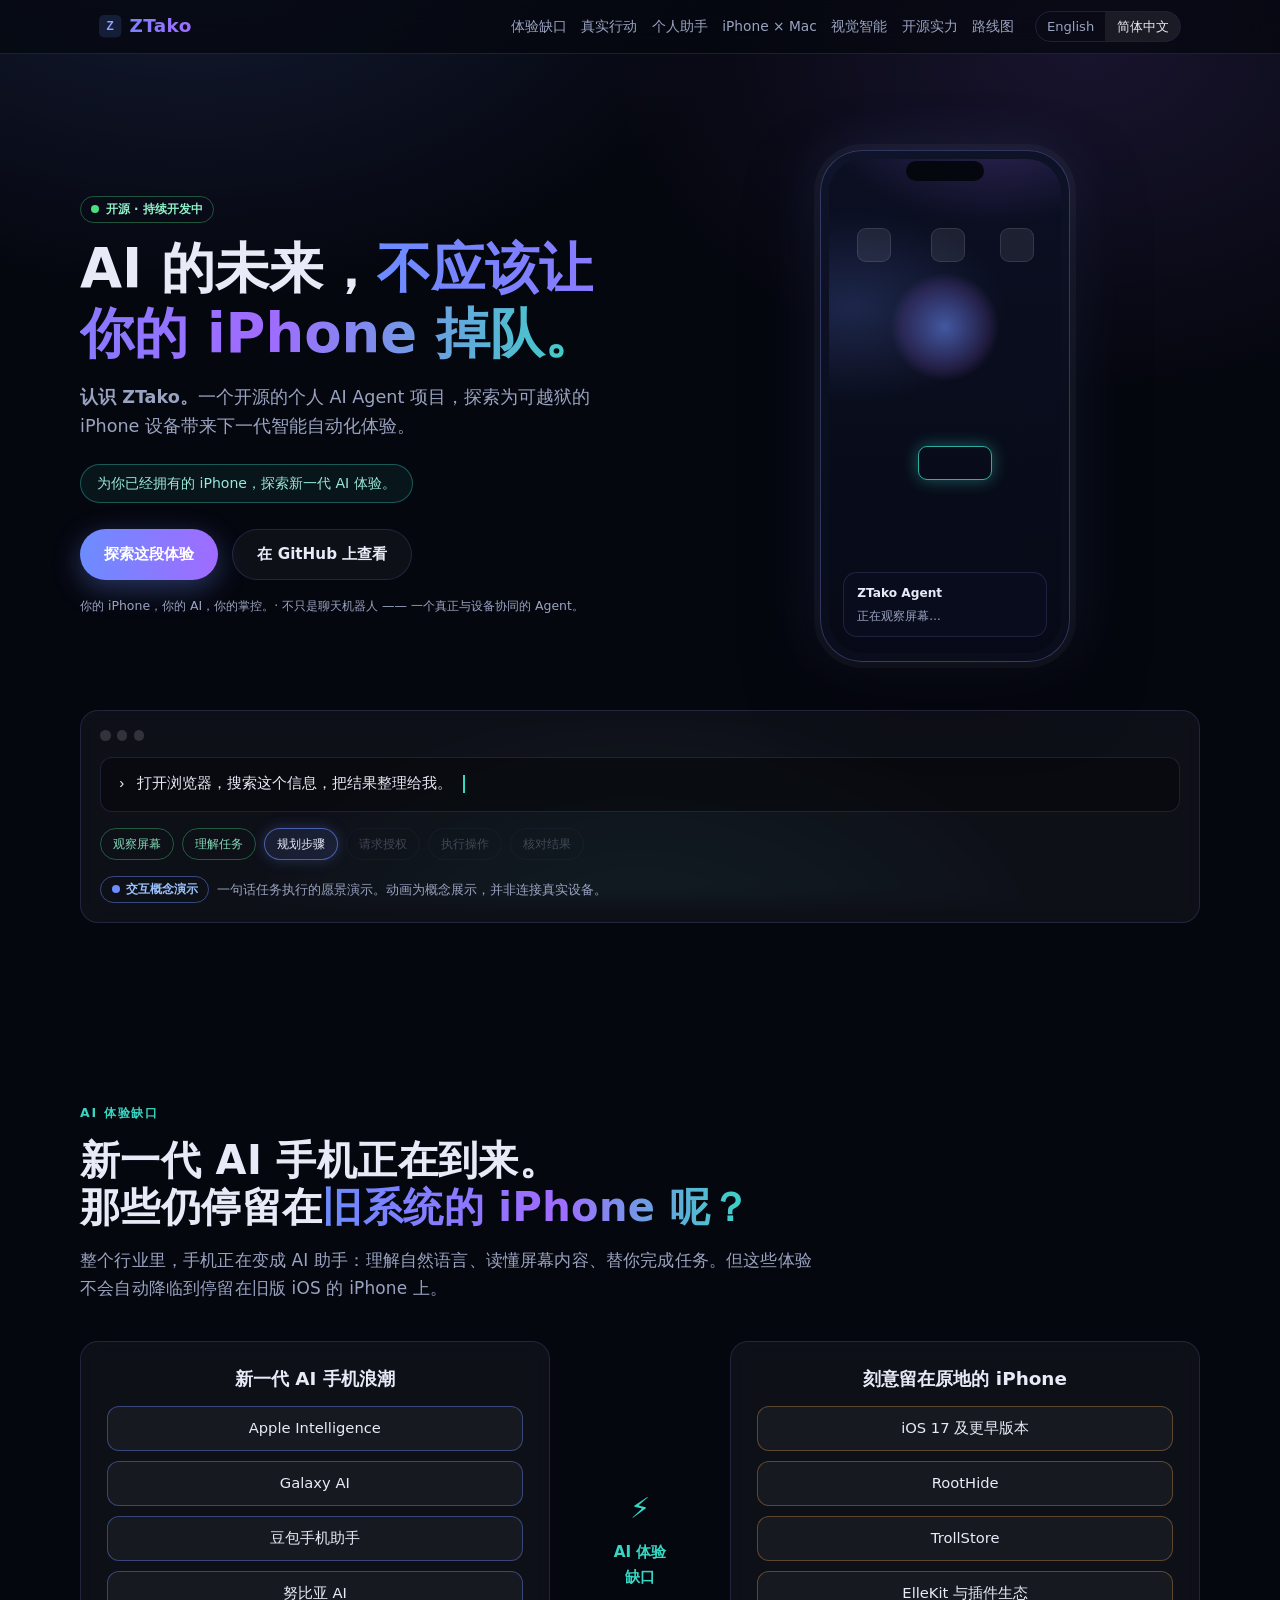
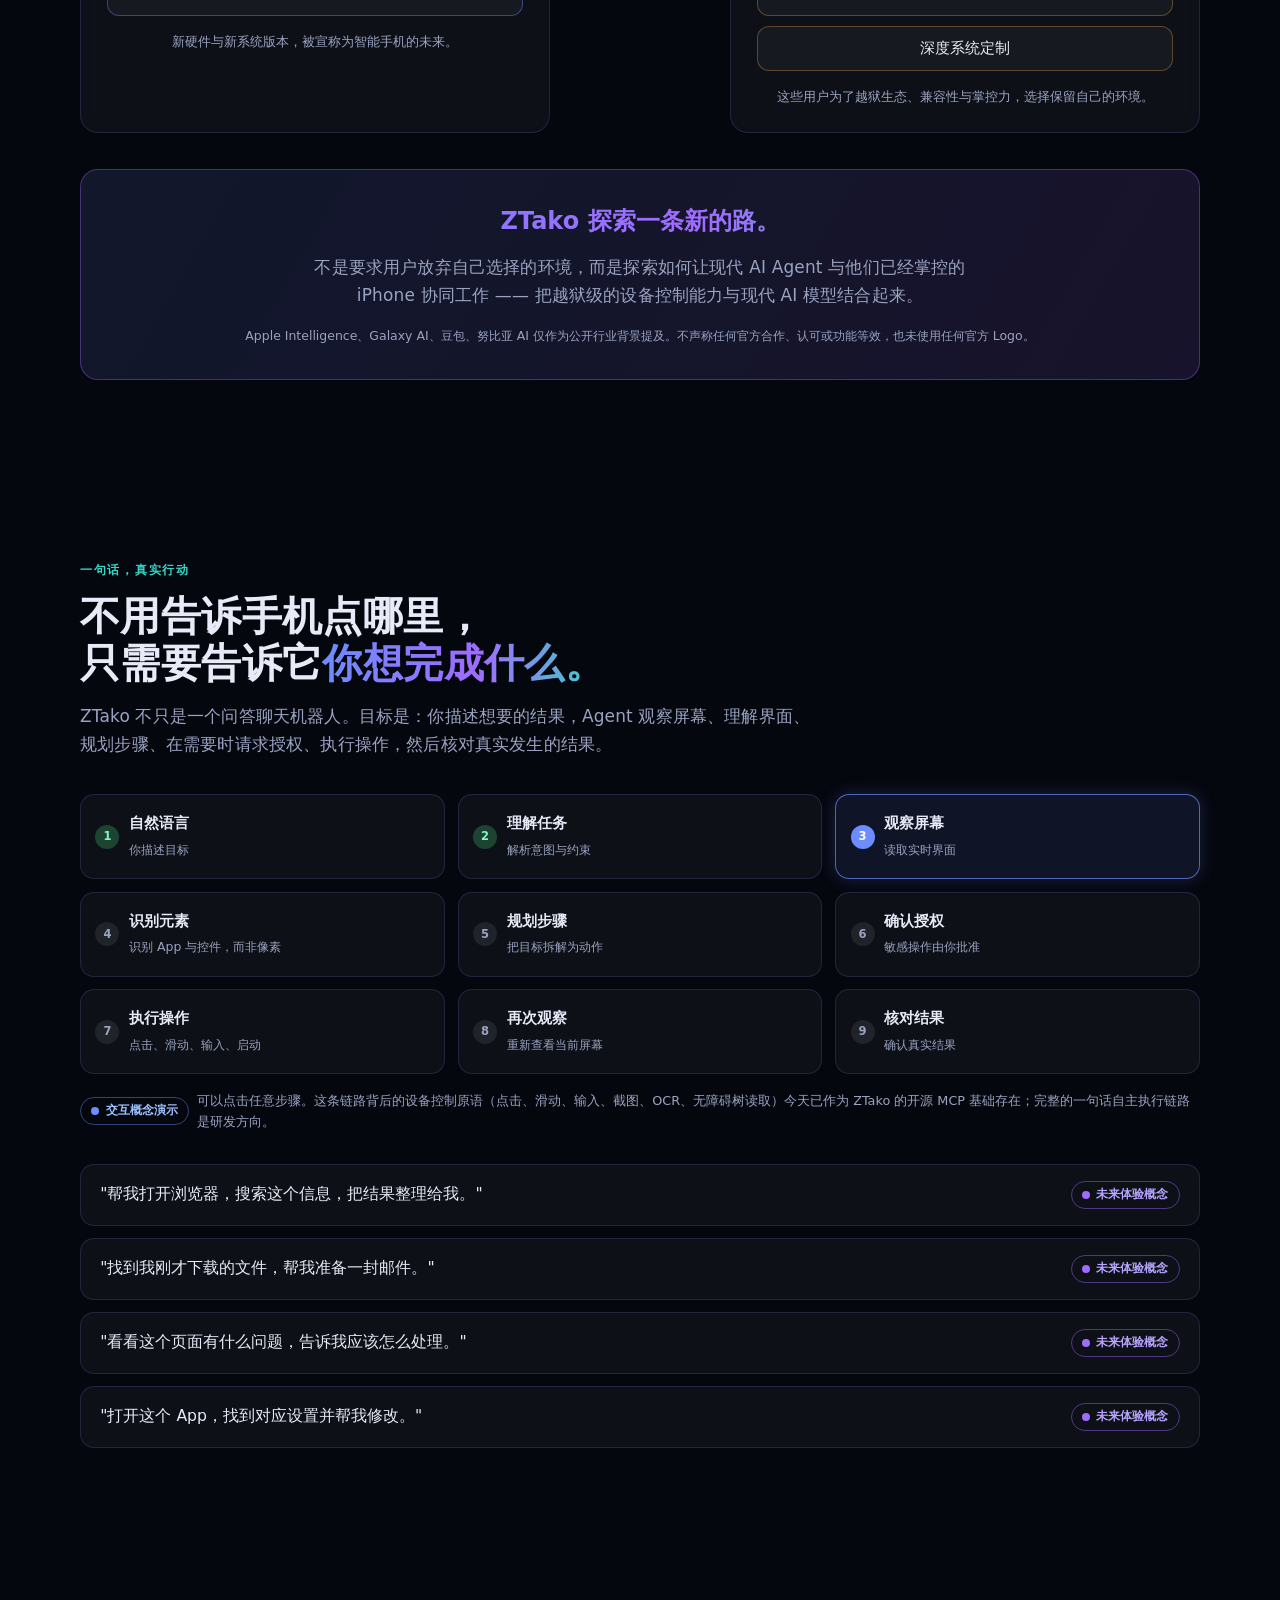
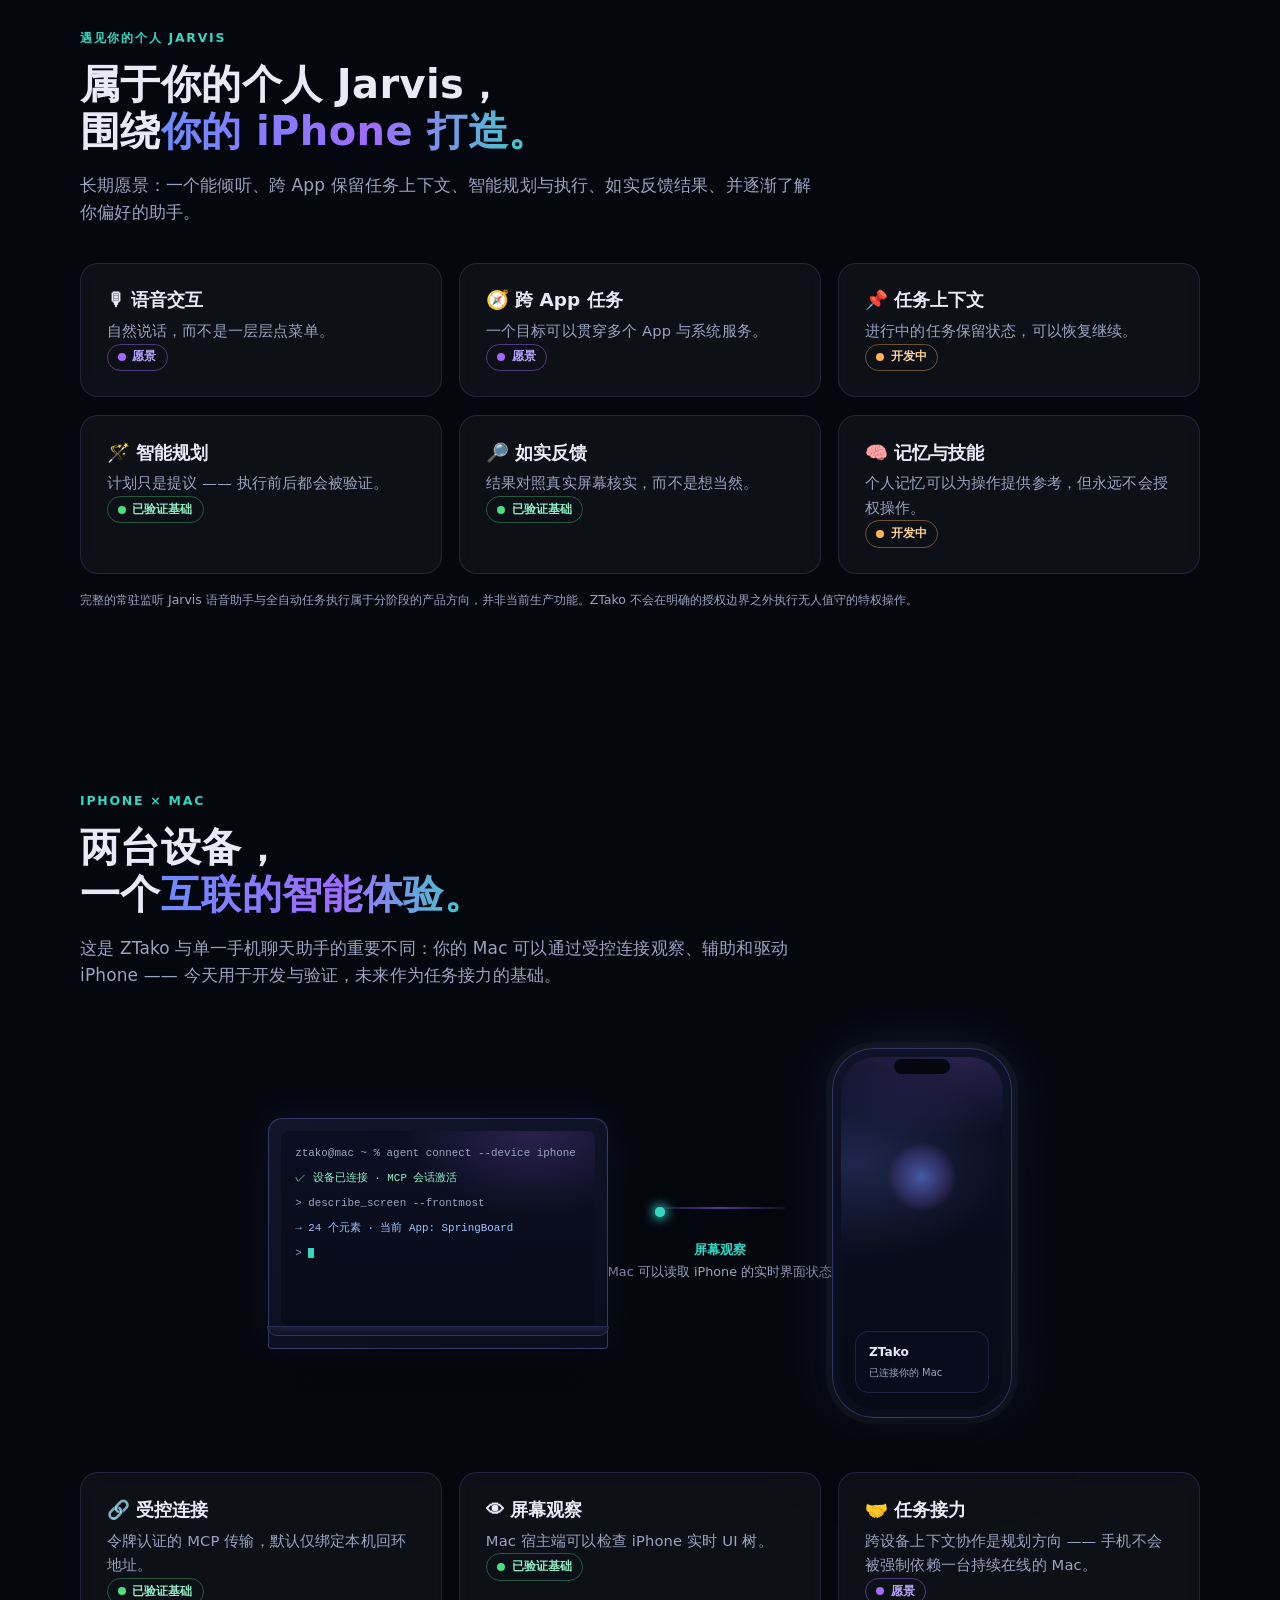
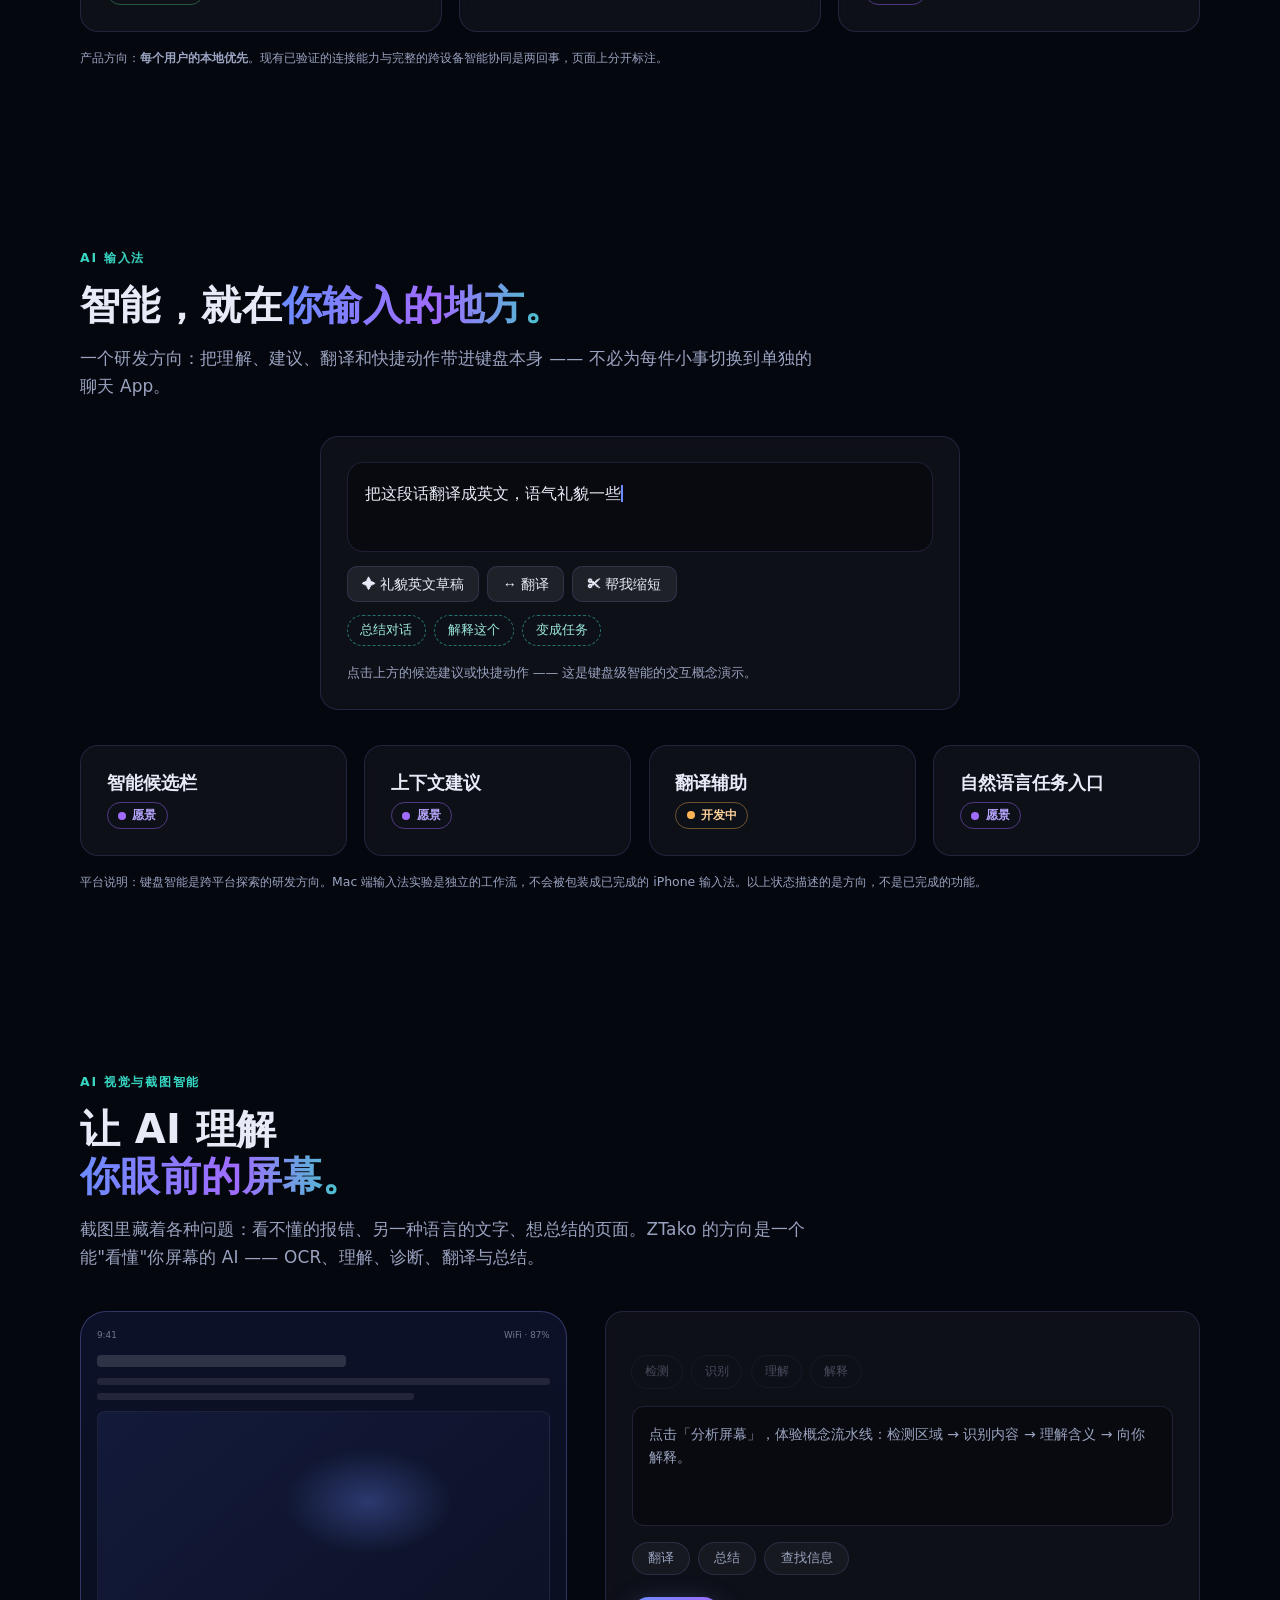
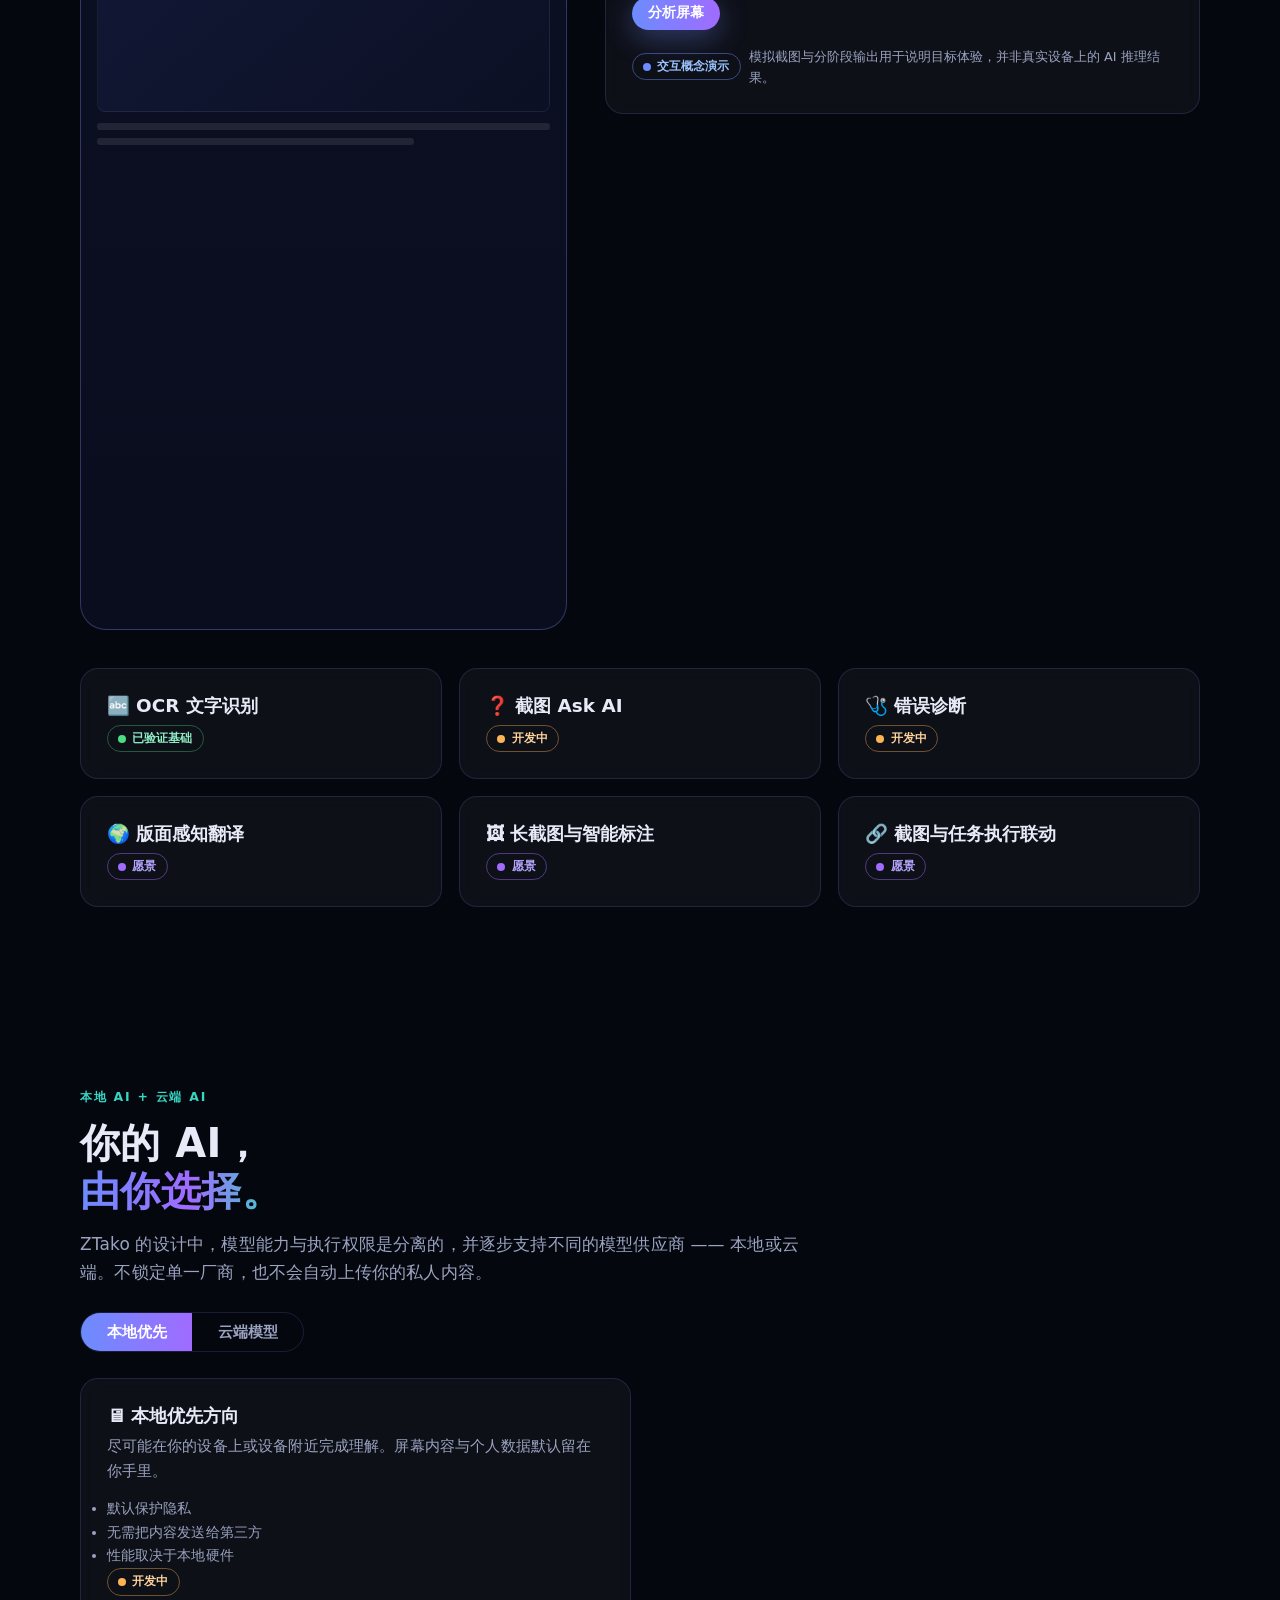
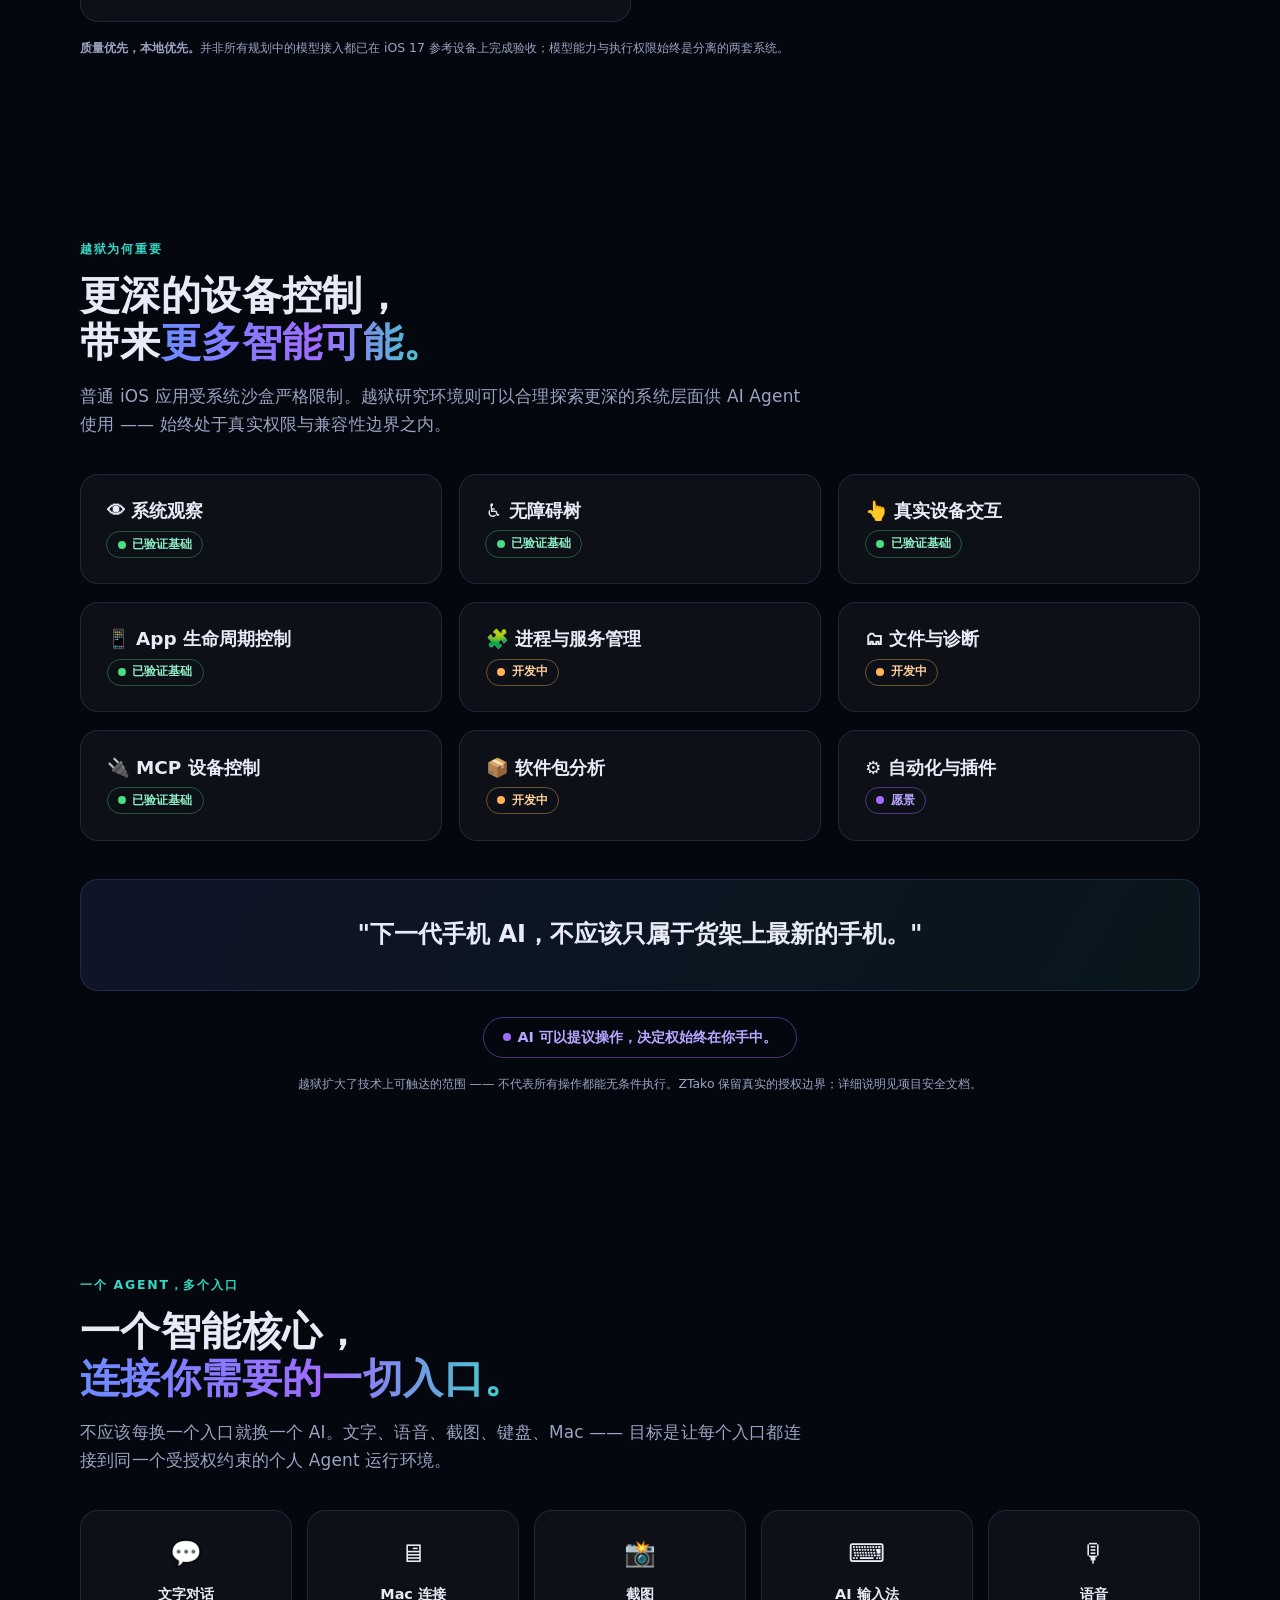
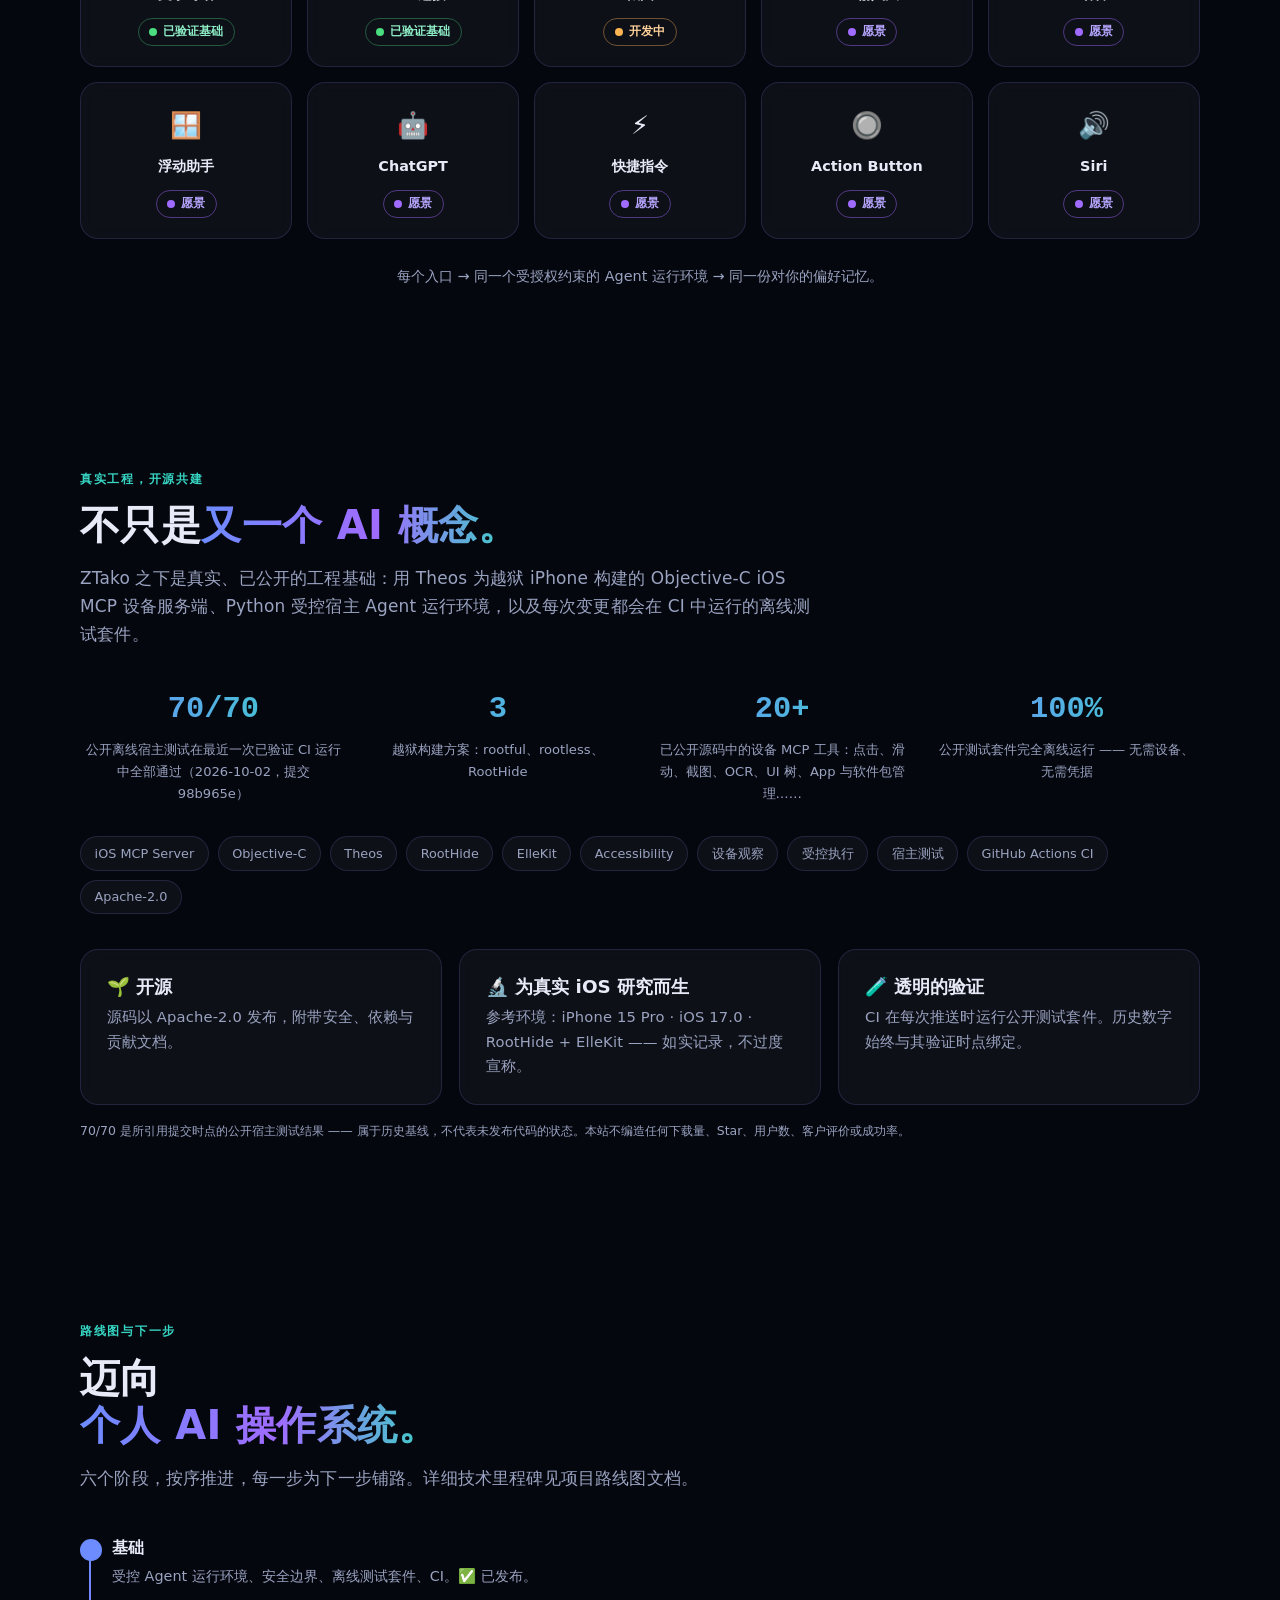
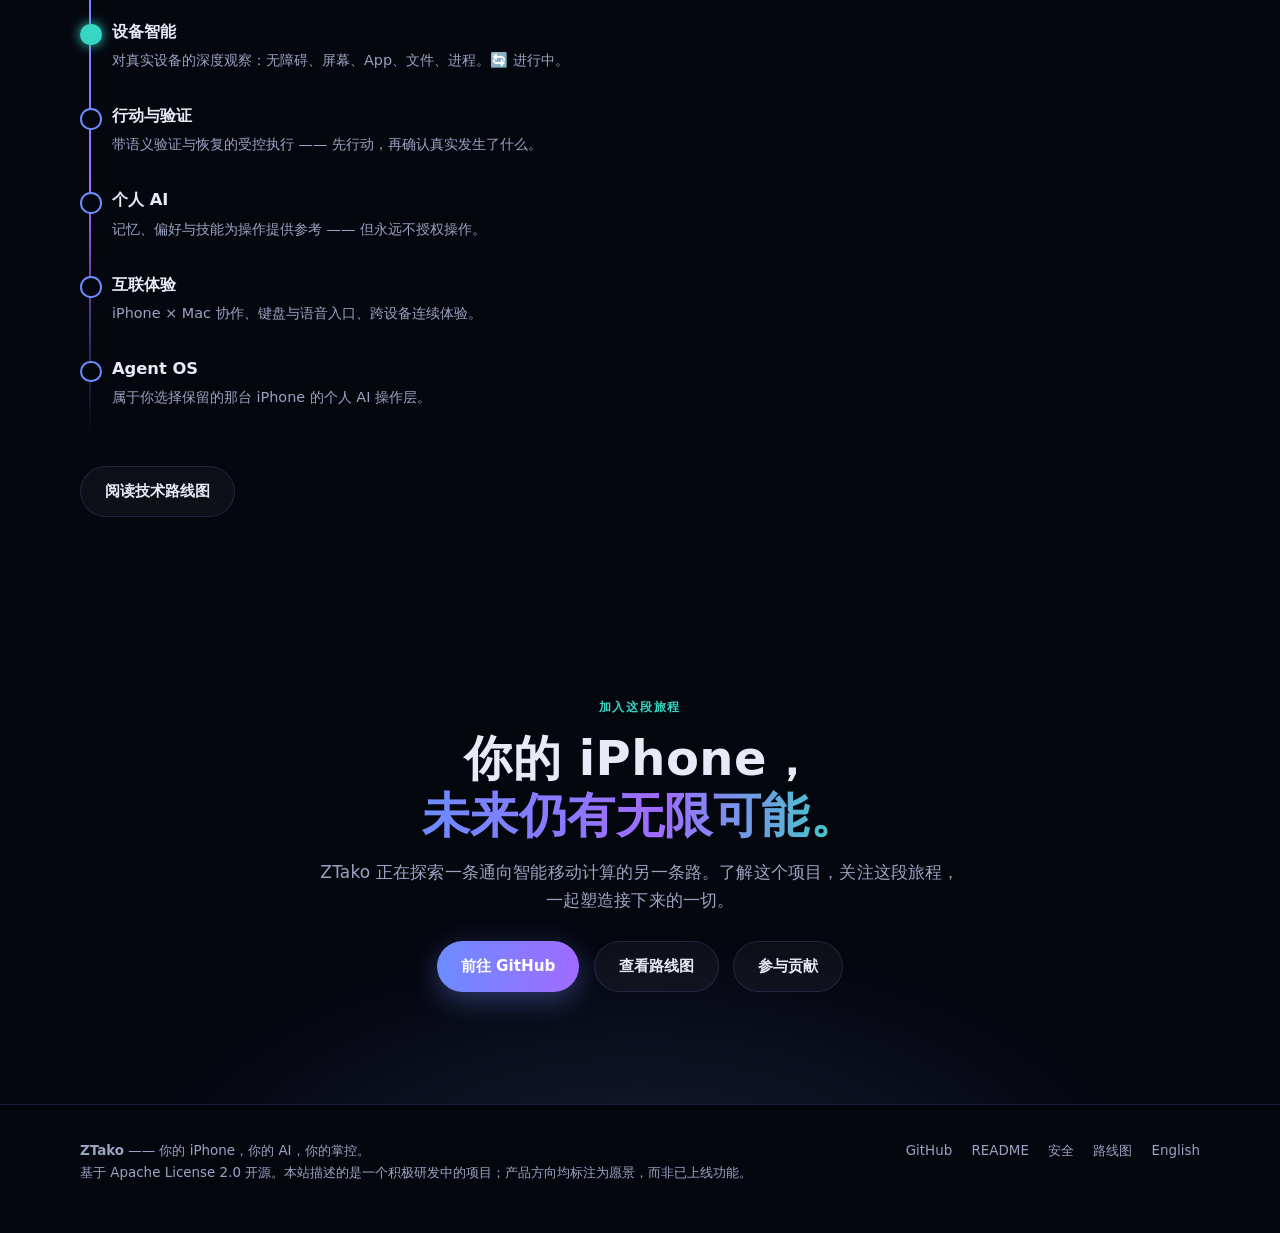
==== website/zh-CN/index.html @ 7b020d37 "Launch ZTako showcase: bilingual product website + customer-first README - website/: static bilingua" ====
<!DOCTYPE html>
<html lang="zh-CN">
<head>
<meta charset="UTF-8">
<meta name="viewport" content="width=device-width, initial-scale=1.0">
<title>ZTako — AI 的未来，不应该让你的 iPhone 掉队</title>
<meta name="description" content="ZTako 是一个开源的个人 AI Agent 项目，探索为可越狱 iPhone 带来下一代智能设备自动化体验。你的 iPhone，你的 AI，你的掌控。">
<link rel="canonical" href="https://zbc123067.github.io/PhoneHarness-iOS-Agent/zh-CN/">
<link rel="alternate" hreflang="en" href="https://zbc123067.github.io/PhoneHarness-iOS-Agent/en/">
<link rel="alternate" hreflang="zh-CN" href="https://zbc123067.github.io/PhoneHarness-iOS-Agent/zh-CN/">
<link rel="alternate" hreflang="x-default" href="https://zbc123067.github.io/PhoneHarness-iOS-Agent/">
<link rel="icon" href="data:image/svg+xml,%3Csvg xmlns='http://www.w3.org/2000/svg' viewBox='0 0 64 64'%3E%3Cdefs%3E%3ClinearGradient id='g' x1='0' y1='0' x2='1' y2='1'%3E%3Cstop offset='0' stop-color='%236c8cff'/%3E%3Cstop offset='1' stop-color='%23a06bff'/%3E%3C/linearGradient%3E%3C/defs%3E%3Crect width='64' height='64' rx='14' fill='%2305070f'/%3E%3Ctext x='32' y='44' font-family='Arial,sans-serif' font-size='34' font-weight='800' fill='url(%23g)' text-anchor='middle'%3EZ%3C/text%3E%3C/svg%3E">
<link rel="stylesheet" href="../assets/style.css">
</head>
<body class="zh">
<div class="aurora" aria-hidden="true"></div>

<header class="site-header">
  <div class="header-inner">
    <a class="brand" href="#hero" aria-label="ZTako 首页">
      <svg viewBox="0 0 64 64" aria-hidden="true"><rect width="64" height="64" rx="14" fill="rgba(108,140,255,0.15)"/><text x="32" y="44" font-family="Arial,sans-serif" font-size="34" font-weight="800" fill="#8fa5ff" text-anchor="middle">Z</text></svg>
      ZTako
    </a>
    <nav class="main-nav" aria-label="主导航">
      <a href="#gap">体验缺口</a>
      <a href="#action">真实行动</a>
      <a href="#jarvis">个人助手</a>
      <a href="#devices">iPhone × Mac</a>
      <a href="#vision">视觉智能</a>
      <a href="#engineering">开源实力</a>
      <a href="#roadmap">路线图</a>
      <span class="lang-switch">
        <a href="../en/" data-lang="en">English</a>
        <a href="./" data-lang="zh-CN" aria-current="true">简体中文</a>
      </span>
    </nav>
  </div>
</header>

<main>
<!-- SECTION 01 — Hero -->
<section class="hero" id="hero">
  <div class="wrap hero-grid">
    <div>
      <span class="pill foundation">开源 · 持续开发中</span>
      <h1>AI 的未来，<span class="grad">不应该让你的 iPhone 掉队。</span></h1>
      <p class="sub"><strong>认识 ZTako。</strong>一个开源的个人 AI Agent 项目，探索为可越狱的 iPhone 设备带来下一代智能自动化体验。</p>
      <span class="hero-tagline">为你已经拥有的 iPhone，探索新一代 AI 体验。</span>
      <div class="btn-row">
        <a class="btn primary" href="#action">探索这段体验</a>
        <a class="btn ghost" href="https://github.com/ZBC123067/PhoneHarness-iOS-Agent" target="_blank" rel="noopener">在 GitHub 上查看</a>
      </div>
      <p class="fineprint">你的 iPhone，你的 AI，你的掌控。· 不只是聊天机器人 —— 一个真正与设备协同的 Agent。</p>
    </div>
    <div class="phone-wrap reveal">
      <div class="phone" aria-hidden="true">
        <div class="notch"></div>
        <div class="screen">
          <div class="app-dot" style="top:14%;left:12%"></div>
          <div class="app-dot" style="top:14%;left:44%"></div>
          <div class="app-dot" style="top:14%;right:12%"></div>
          <div class="halo"></div>
          <div class="wave" aria-hidden="true"><i></i><i></i><i></i><i></i><i></i><i></i><i></i><i></i><i></i></div>
          <div class="action-ghost" id="heroGhost" style="top:58%;left:38%"></div>
          <div class="task-card"><b>ZTako Agent</b><span id="heroCardStatus">正在观察屏幕…</span></div>
        </div>
      </div>
    </div>
  </div>
  <div class="wrap" style="margin-top:3rem">
    <div class="glass task-console">
      <div class="window-dots" aria-hidden="true"><span></span><span></span><span></span></div>
      <div class="task-input">
        <span aria-hidden="true">›</span>
        <span id="heroTask" data-tasks='["打开浏览器，搜索这个信息，把结果整理给我。","找到我刚下载的文件，帮我准备一封邮件。","看看这个页面有什么问题，告诉我怎么处理。","打开这个 App，找到对应设置帮我修改。"]'></span>
        <span class="caret" aria-hidden="true"></span>
      </div>
      <div class="agent-status" id="heroChips" aria-live="polite">
        <span class="chip">观察屏幕</span>
        <span class="chip">理解任务</span>
        <span class="chip">规划步骤</span>
        <span class="chip">请求授权</span>
        <span class="chip">执行操作</span>
        <span class="chip">核对结果</span>
      </div>
      <p class="concept-note"><span class="pill concept">交互概念演示</span> 一句话任务执行的愿景演示。动画为概念展示，并非连接真实设备。</p>
    </div>
  </div>
</section>

<!-- SECTION 02 — The Missing AI Experience -->
<section id="gap">
  <div class="wrap">
    <span class="section-kicker">AI 体验缺口</span>
    <h2>新一代 AI 手机正在到来。<br>那些仍停留在<span class="grad">旧系统的 iPhone 呢？</span></h2>
    <p class="lead">整个行业里，手机正在变成 AI 助手：理解自然语言、读懂屏幕内容、替你完成任务。但这些体验不会自动降临到停留在旧版 iOS 的 iPhone 上。</p>
    <div class="gap-compare">
      <div class="glass gap-col new reveal">
        <h3>新一代 AI 手机浪潮</h3>
        <ul>
          <li>Apple Intelligence</li>
          <li>Galaxy AI</li>
          <li>豆包手机助手</li>
          <li>努比亚 AI</li>
        </ul>
        <p class="col-note">新硬件与新系统版本，被宣称为智能手机的未来。</p>
      </div>
      <div class="gap-mid" aria-hidden="true">
        <span class="bolt">⚡</span>
        <span>AI 体验<br>缺口</span>
      </div>
      <div class="glass gap-col legacy reveal">
        <h3>刻意留在原地的 iPhone</h3>
        <ul>
          <li>iOS 17 及更早版本</li>
          <li>RootHide</li>
          <li>TrollStore</li>
          <li>ElleKit 与插件生态</li>
          <li>深度系统定制</li>
        </ul>
        <p class="col-note">这些用户为了越狱生态、兼容性与掌控力，选择保留自己的环境。</p>
      </div>
    </div>
    <div class="ztako-path reveal">
      <p class="ztako-name grad">ZTako 探索一条新的路。</p>
      <p class="lead" style="margin:0.8rem auto 0;max-width:44rem">不是要求用户放弃自己选择的环境，而是探索如何让现代 AI Agent 与他们已经掌控的 iPhone 协同工作 —— 把越狱级的设备控制能力与现代 AI 模型结合起来。</p>
      <p class="fineprint">Apple Intelligence、Galaxy AI、豆包、努比亚 AI 仅作为公开行业背景提及。不声称任何官方合作、认可或功能等效，也未使用任何官方 Logo。</p>
    </div>
  </div>
</section>

<!-- SECTION 03 — One Instruction. Real Action. -->
<section id="action">
  <div class="wrap">
    <span class="section-kicker">一句话，真实行动</span>
    <h2>不用告诉手机点哪里，<br>只需要告诉它<span class="grad">你想完成什么。</span></h2>
    <p class="lead">ZTako 不只是一个问答聊天机器人。目标是：你描述想要的结果，Agent 观察屏幕、理解界面、规划步骤、在需要时请求授权、执行操作，然后核对真实发生的结果。</p>
    <div class="pipeline" id="pipeline" role="group" aria-label="Agent 任务流水线（交互概念演示）">
      <div class="step" tabindex="0" aria-pressed="false"><span class="n">1</span><b>自然语言</b><span>你描述目标</span></div>
      <div class="step" tabindex="0" aria-pressed="false"><span class="n">2</span><b>理解任务</b><span>解析意图与约束</span></div>
      <div class="step" tabindex="0" aria-pressed="false"><span class="n">3</span><b>观察屏幕</b><span>读取实时界面</span></div>
      <div class="step" tabindex="0" aria-pressed="false"><span class="n">4</span><b>识别元素</b><span>识别 App 与控件，而非像素</span></div>
      <div class="step" tabindex="0" aria-pressed="false"><span class="n">5</span><b>规划步骤</b><span>把目标拆解为动作</span></div>
      <div class="step" tabindex="0" aria-pressed="false"><span class="n">6</span><b>确认授权</b><span>敏感操作由你批准</span></div>
      <div class="step" tabindex="0" aria-pressed="false"><span class="n">7</span><b>执行操作</b><span>点击、滑动、输入、启动</span></div>
      <div class="step" tabindex="0" aria-pressed="false"><span class="n">8</span><b>再次观察</b><span>重新查看当前屏幕</span></div>
      <div class="step" tabindex="0" aria-pressed="false"><span class="n">9</span><b>核对结果</b><span>确认真实结果</span></div>
    </div>
    <p class="concept-note"><span class="pill concept">交互概念演示</span> 可以点击任意步骤。这条链路背后的设备控制原语（点击、滑动、输入、截图、OCR、无障碍树读取）今天已作为 ZTako 的开源 MCP 基础存在；完整的一句话自主执行链路是研发方向。</p>
    <div class="scenario-list">
      <div class="scenario reveal">
        <p class="q">"帮我打开浏览器，搜索这个信息，把结果整理给我。"</p>
        <span class="tier pill vision">未来体验概念</span>
      </div>
      <div class="scenario reveal">
        <p class="q">"找到我刚才下载的文件，帮我准备一封邮件。"</p>
        <span class="tier pill vision">未来体验概念</span>
      </div>
      <div class="scenario reveal">
        <p class="q">"看看这个页面有什么问题，告诉我应该怎么处理。"</p>
        <span class="tier pill vision">未来体验概念</span>
      </div>
      <div class="scenario reveal">
        <p class="q">"打开这个 App，找到对应设置并帮我修改。"</p>
        <span class="tier pill vision">未来体验概念</span>
      </div>
    </div>
  </div>
</section>

<!-- SECTION 04 — Meet Your Personal Jarvis -->
<section id="jarvis">
  <div class="wrap">
    <span class="section-kicker">遇见你的个人 Jarvis</span>
    <h2>属于你的个人 Jarvis，<br>围绕<span class="grad">你的 iPhone 打造。</span></h2>
    <p class="lead">长期愿景：一个能倾听、跨 App 保留任务上下文、智能规划与执行、如实反馈结果、并逐渐了解你偏好的助手。</p>
    <div class="grid cols-3">
      <div class="glass reveal"><h3>🎙 语音交互</h3><p class="lead" style="font-size:0.92rem">自然说话，而不是一层层点菜单。</p><span class="pill vision">愿景</span></div>
      <div class="glass reveal"><h3>🧭 跨 App 任务</h3><p class="lead" style="font-size:0.92rem">一个目标可以贯穿多个 App 与系统服务。</p><span class="pill vision">愿景</span></div>
      <div class="glass reveal"><h3>📌 任务上下文</h3><p class="lead" style="font-size:0.92rem">进行中的任务保留状态，可以恢复继续。</p><span class="pill development">开发中</span></div>
      <div class="glass reveal"><h3>🪄 智能规划</h3><p class="lead" style="font-size:0.92rem">计划只是提议 —— 执行前后都会被验证。</p><span class="pill foundation">已验证基础</span></div>
      <div class="glass reveal"><h3>🔎 如实反馈</h3><p class="lead" style="font-size:0.92rem">结果对照真实屏幕核实，而不是想当然。</p><span class="pill foundation">已验证基础</span></div>
      <div class="glass reveal"><h3>🧠 记忆与技能</h3><p class="lead" style="font-size:0.92rem">个人记忆可以为操作提供参考，但永远不会授权操作。</p><span class="pill development">开发中</span></div>
    </div>
    <p class="fineprint">完整的常驻监听 Jarvis 语音助手与全自动任务执行属于分阶段的产品方向，并非当前生产功能。ZTako 不会在明确的授权边界之外执行无人值守的特权操作。</p>
  </div>
</section>

<!-- SECTION 05 — iPhone × Mac -->
<section id="devices">
  <div class="wrap">
    <span class="section-kicker">iPhone × Mac</span>
    <h2>两台设备，<br>一个<span class="grad">互联的智能体验。</span></h2>
    <p class="lead">这是 ZTako 与单一手机聊天助手的重要不同：你的 Mac 可以通过受控连接观察、辅助和驱动 iPhone —— 今天用于开发与验证，未来作为任务接力的基础。</p>
    <div class="devices-stage">
      <div class="devices-row">
        <div class="macbook reveal" aria-hidden="true">
          <div class="mb-screen">
            <div class="line">ztako@mac ~ % agent connect --device iphone</div>
            <div class="line" style="color:#8ff0c8">✓ 设备已连接 · MCP 会话激活</div>
            <div class="line">&gt; describe_screen --frontmost</div>
            <div class="line" style="color:#9cc4ff">→ 24 个元素 · 当前 App: SpringBoard</div>
            <div class="line">&gt; <span class="cursor"></span></div>
          </div>
          <div class="mb-base"></div>
        </div>
        <div class="link-col">
          <div class="link-beam" aria-hidden="true">
            <div class="track"></div>
            <div class="pulse"></div>
            <div class="pulse back"></div>
          </div>
          <div class="link-label" id="linkLabel" data-phases='[["设备连接","受控 MCP 通道，令牌认证"],["屏幕观察","Mac 可以读取 iPhone 的实时界面状态"],["命令与状态","查询与受控命令双向流动"],["未来：任务接力","在 Mac 发起，在 iPhone 继续 —— 规划中"]]'><b>设备连接</b>受控 MCP 通道，令牌认证</div>
        </div>
        <div class="phone-wrap reveal">
          <div class="phone" style="width:180px;height:370px" aria-hidden="true">
            <div class="notch" style="width:56px;height:15px"></div>
            <div class="screen">
              <div class="halo" style="width:70px;height:70px"></div>
              <div class="task-card" style="font-size:0.62rem"><b>ZTako</b>已连接你的 Mac</div>
            </div>
          </div>
        </div>
      </div>
    </div>
    <div class="grid cols-3 devices-feats">
      <div class="glass reveal"><h3>🔗 受控连接</h3><p class="lead" style="font-size:0.92rem">令牌认证的 MCP 传输，默认仅绑定本机回环地址。</p><span class="pill foundation">已验证基础</span></div>
      <div class="glass reveal"><h3>👁 屏幕观察</h3><p class="lead" style="font-size:0.92rem">Mac 宿主端可以检查 iPhone 实时 UI 树。</p><span class="pill foundation">已验证基础</span></div>
      <div class="glass reveal"><h3>🤝 任务接力</h3><p class="lead" style="font-size:0.92rem">跨设备上下文协作是规划方向 —— 手机不会被强制依赖一台持续在线的 Mac。</p><span class="pill vision">愿景</span></div>
    </div>
    <p class="fineprint">产品方向：<strong>每个用户的本地优先</strong>。现有已验证的连接能力与完整的跨设备智能协同是两回事，页面上分开标注。</p>
  </div>
</section>

<!-- SECTION 06 — AI Keyboard -->
<section id="keyboard">
  <div class="wrap">
    <span class="section-kicker">AI 输入法</span>
    <h2>智能，就在<span class="grad">你输入的地方。</span></h2>
    <p class="lead">一个研发方向：把理解、建议、翻译和快捷动作带进键盘本身 —— 不必为每件小事切换到单独的聊天 App。</p>
    <div class="kb-stage">
      <div class="glass">
        <div class="kb-screen">
          <span class="typed" id="kbTyped">把这段话翻译成英文，语气礼貌一些</span><span class="kb-caret" aria-hidden="true"></span>
        </div>
        <div class="candidate-bar" id="kbCands" role="group" aria-label="候选建议">
          <button class="cand" data-text="Could you please help me translate this into polite English?" data-note="✦ 上下文建议：已在本地生成一份更礼貌的英文草稿（概念演示）。">✦ 礼貌英文草稿</button>
          <button class="cand" data-text="Please translate this message into English." data-note="✦ 快捷动作：已应用直接翻译（概念演示）。">↔ 翻译</button>
          <button class="cand" data-text="Here is a shorter version of your message." data-note="✦ 改写：在保留原意的前提下缩短了内容（概念演示）。">✂ 帮我缩短</button>
        </div>
        <div class="kb-actions" id="kbActs" role="group" aria-label="键盘快捷动作">
          <button class="act" data-note="✦ 摘要：已提炼这组对话的要点（概念演示）。">总结对话</button>
          <button class="act" data-note="✦ 解释：用通俗语言说明这个附件的类型与用途（概念演示）。">解释这个</button>
          <button class="act" data-note="✦ 任务：「用友好的语气发给 Alice」将成为一个受授权约束的 Agent 任务（愿景）。">变成任务</button>
        </div>
        <p id="kbNote" class="concept-note" aria-live="polite">点击上方的候选建议或快捷动作 —— 这是键盘级智能的交互概念演示。</p>
      </div>
    </div>
    <div class="grid cols-4">
      <div class="glass reveal"><h3>智能候选栏</h3><span class="pill vision">愿景</span></div>
      <div class="glass reveal"><h3>上下文建议</h3><span class="pill vision">愿景</span></div>
      <div class="glass reveal"><h3>翻译辅助</h3><span class="pill development">开发中</span></div>
      <div class="glass reveal"><h3>自然语言任务入口</h3><span class="pill vision">愿景</span></div>
    </div>
    <p class="fineprint">平台说明：键盘智能是跨平台探索的研发方向。Mac 端输入法实验是独立的工作流，不会被包装成已完成的 iPhone 输入法。以上状态描述的是方向，不是已完成的功能。</p>
  </div>
</section>

<!-- SECTION 07 — AI Vision & Screenshot Intelligence -->
<section id="vision">
  <div class="wrap">
    <span class="section-kicker">AI 视觉与截图智能</span>
    <h2>让 AI 理解<br><span class="grad">你眼前的屏幕。</span></h2>
    <p class="lead">截图里藏着各种问题：看不懂的报错、另一种语言的文字、想总结的页面。ZTako 的方向是一个能"看懂"你屏幕的 AI —— OCR、理解、诊断、翻译与总结。</p>
    <div class="vision-grid">
      <div class="shot" id="shot" aria-label="概念截图，含分析区域">
        <div class="shot-bar"><span>9:41</span><span>WiFi · 87%</span></div>
        <div class="shot-title"></div>
        <div class="shot-line"></div>
        <div class="shot-line short"></div>
        <div class="shot-img"></div>
        <div class="shot-line"></div>
        <div class="shot-line short"></div>
        <div class="region" style="top:18%;left:8%;width:70%;height:9%"><span class="tag">文字</span></div>
        <div class="region" style="top:34%;left:8%;width:84%;height:36%"><span class="tag">图片</span></div>
        <div class="region" style="top:74%;left:8%;width:84%;height:14%"><span class="tag">错误弹窗</span></div>
      </div>
      <div class="glass vision-panel" id="visionDemo" data-modes='{"analyze":"检测到 3 个区域：一个文字块、一个图片区域和一个错误弹窗。\n\n解释：弹窗提示 App 无法连接网络。常见原因包括：无网络连接、VPN 或代理干扰、服务端故障。建议第一步：检查 WiFi 后重试。","translate":"版面感知翻译会在保留原始布局的前提下，把屏幕上的文字渲染为你的语言（概念演示）。","summarize":"摘要：页面包含一个主内容区、一张图片和一个错误弹窗；需要处理的事项是网络错误（概念演示）。","find":"发现：一个错误弹窗和两个信息区块。弹窗中包含唯一需要处理的文字（概念演示）。","running":"分析中…"}'>
        <div class="stages" id="visionStages" aria-live="polite">
          <span class="stage-chip">检测</span>
          <span class="stage-chip">识别</span>
          <span class="stage-chip">理解</span>
          <span class="stage-chip">解释</span>
        </div>
        <div class="vision-output" id="visionOutput">点击「分析屏幕」，体验概念流水线：检测区域 → 识别内容 → 理解含义 → 向你解释。</div>
        <div class="vision-modes" id="visionModes" role="group" aria-label="分析模式">
          <button data-mode="translate" aria-pressed="false">翻译</button>
          <button data-mode="summarize" aria-pressed="false">总结</button>
          <button data-mode="find" aria-pressed="false">查找信息</button>
        </div>
        <div class="btn-row" style="margin-top:1.4rem">
          <button class="btn primary small" id="analyzeBtn">分析屏幕</button>
        </div>
        <p class="concept-note"><span class="pill concept">交互概念演示</span> 模拟截图与分阶段输出用于说明目标体验，并非真实设备上的 AI 推理结果。</p>
      </div>
    </div>
    <div class="grid cols-3" style="margin-top:2.4rem">
      <div class="glass reveal"><h3>🔤 OCR 文字识别</h3><span class="pill foundation">已验证基础</span></div>
      <div class="glass reveal"><h3>❓ 截图 Ask AI</h3><span class="pill development">开发中</span></div>
      <div class="glass reveal"><h3>🩺 错误诊断</h3><span class="pill development">开发中</span></div>
      <div class="glass reveal"><h3>🌍 版面感知翻译</h3><span class="pill vision">愿景</span></div>
      <div class="glass reveal"><h3>🖼 长截图与智能标注</h3><span class="pill vision">愿景</span></div>
      <div class="glass reveal"><h3>🔗 截图与任务执行联动</h3><span class="pill vision">愿景</span></div>
    </div>
  </div>
</section>

<!-- SECTION 08 — Local AI + Cloud AI -->
<section id="models">
  <div class="wrap">
    <span class="section-kicker">本地 AI + 云端 AI</span>
    <h2>你的 AI，<br><span class="grad">由你选择。</span></h2>
    <p class="lead">ZTako 的设计中，模型能力与执行权限是分离的，并逐步支持不同的模型供应商 —— 本地或云端。不锁定单一厂商，也不会自动上传你的私人内容。</p>
    <div class="model-toggle" id="modelToggle" role="group" aria-label="模型模式">
      <button data-panel="local" aria-pressed="true">本地优先</button>
      <button data-panel="cloud" aria-pressed="false">云端模型</button>
    </div>
    <div class="grid cols-2 model-cards">
      <div class="glass model-card reveal" data-card="local">
        <h3>🖥 本地优先方向</h3>
        <p class="lead" style="font-size:0.94rem">尽可能在你的设备上或设备附近完成理解。屏幕内容与个人数据默认留在你手里。</p>
        <ul class="lead" style="font-size:0.9rem;margin-top:0.8rem">
          <li>默认保护隐私</li>
          <li>无需把内容发送给第三方</li>
          <li>性能取决于本地硬件</li>
        </ul>
        <span class="pill development">开发中</span>
      </div>
      <div class="glass model-card reveal" data-card="cloud" hidden>
        <h3>☁️ 云端模型</h3>
        <p class="lead" style="font-size:0.94rem">当任务需要更强能力时使用云端模型 —— 由你选择，并对哪些内容离开设备设置清晰边界。</p>
        <ul class="lead" style="font-size:0.9rem;margin-top:0.8rem">
          <li>复杂推理质量更高</li>
          <li>供应商由你选择，而非强制</li>
          <li>对私人内容设置显式边界</li>
        </ul>
        <span class="pill development">开发中</span>
      </div>
    </div>
    <p class="fineprint"><strong>质量优先，本地优先。</strong>并非所有规划中的模型接入都已在 iOS 17 参考设备上完成验收；模型能力与执行权限始终是分离的两套系统。</p>
  </div>
</section>

<!-- SECTION 09 — Why Jailbreak Matters -->
<section id="jailbreak">
  <div class="wrap">
    <span class="section-kicker">越狱为何重要</span>
    <h2>更深的设备控制，<br>带来<span class="grad">更多智能可能。</span></h2>
    <p class="lead">普通 iOS 应用受系统沙盒严格限制。越狱研究环境则可以合理探索更深的系统层面供 AI Agent 使用 —— 始终处于真实权限与兼容性边界之内。</p>
    <div class="jb-grid">
      <div class="glass reveal"><h3>👁 系统观察</h3><span class="pill foundation">已验证基础</span></div>
      <div class="glass reveal"><h3>♿ 无障碍树</h3><span class="pill foundation">已验证基础</span></div>
      <div class="glass reveal"><h3>👆 真实设备交互</h3><span class="pill foundation">已验证基础</span></div>
      <div class="glass reveal"><h3>📱 App 生命周期控制</h3><span class="pill foundation">已验证基础</span></div>
      <div class="glass reveal"><h3>🧩 进程与服务管理</h3><span class="pill development">开发中</span></div>
      <div class="glass reveal"><h3>🗂 文件与诊断</h3><span class="pill development">开发中</span></div>
      <div class="glass reveal"><h3>🔌 MCP 设备控制</h3><span class="pill foundation">已验证基础</span></div>
      <div class="glass reveal"><h3>📦 软件包分析</h3><span class="pill development">开发中</span></div>
      <div class="glass reveal"><h3>⚙️ 自动化与插件</h3><span class="pill vision">愿景</span></div>
    </div>
    <div class="jb-quote reveal">"下一代手机 AI，不应该只属于货架上最新的手机。"</div>
    <div class="trust-line">
      <span class="pill vision">AI 可以提议操作，决定权始终在你手中。</span>
    </div>
    <p class="fineprint" style="text-align:center">越狱扩大了技术上可触达的范围 —— 不代表所有操作都能无条件执行。ZTako 保留真实的授权边界；详细说明见项目安全文档。</p>
  </div>
</section>

<!-- SECTION 10 — One Agent. Many Entry Points. -->
<section id="entries">
  <div class="wrap">
    <span class="section-kicker">一个 Agent，多个入口</span>
    <h2>一个智能核心，<br><span class="grad">连接你需要的一切入口。</span></h2>
    <p class="lead">不应该每换一个入口就换一个 AI。文字、语音、截图、键盘、Mac —— 目标是让每个入口都连接到同一个受授权约束的个人 Agent 运行环境。</p>
    <div class="entries-grid">
      <div class="glass entry-card reveal"><span class="ico" aria-hidden="true">💬</span><b>文字对话</b><span class="pill foundation">已验证基础</span></div>
      <div class="glass entry-card reveal"><span class="ico" aria-hidden="true">🖥</span><b>Mac 连接</b><span class="pill foundation">已验证基础</span></div>
      <div class="glass entry-card reveal"><span class="ico" aria-hidden="true">📸</span><b>截图</b><span class="pill development">开发中</span></div>
      <div class="glass entry-card reveal"><span class="ico" aria-hidden="true">⌨️</span><b>AI 输入法</b><span class="pill vision">愿景</span></div>
      <div class="glass entry-card reveal"><span class="ico" aria-hidden="true">🎙</span><b>语音</b><span class="pill vision">愿景</span></div>
      <div class="glass entry-card reveal"><span class="ico" aria-hidden="true">🪟</span><b>浮动助手</b><span class="pill vision">愿景</span></div>
      <div class="glass entry-card reveal"><span class="ico" aria-hidden="true">🤖</span><b>ChatGPT</b><span class="pill vision">愿景</span></div>
      <div class="glass entry-card reveal"><span class="ico" aria-hidden="true">⚡</span><b>快捷指令</b><span class="pill vision">愿景</span></div>
      <div class="glass entry-card reveal"><span class="ico" aria-hidden="true">🔘</span><b>Action Button</b><span class="pill vision">愿景</span></div>
      <div class="glass entry-card reveal"><span class="ico" aria-hidden="true">🔊</span><b>Siri</b><span class="pill vision">愿景</span></div>
    </div>
    <p class="entry-core">每个入口 → 同一个受授权约束的 Agent 运行环境 → 同一份对你的偏好记忆。</p>
  </div>
</section>

<!-- SECTION 11 — Real Engineering, Open Source -->
<section id="engineering">
  <div class="wrap">
    <span class="section-kicker">真实工程，开源共建</span>
    <h2>不只是<span class="grad">又一个 AI 概念。</span></h2>
    <p class="lead">ZTako 之下是真实、已公开的工程基础：用 Theos 为越狱 iPhone 构建的 Objective-C iOS MCP 设备服务端、Python 受控宿主 Agent 运行环境，以及每次变更都会在 CI 中运行的离线测试套件。</p>
    <div class="eng-facts">
      <div class="fact reveal"><div class="num">70/70</div><div class="lbl">公开离线宿主测试在最近一次已验证 CI 运行中全部通过（2026-10-02，提交 98b965e）</div></div>
      <div class="fact reveal"><div class="num">3</div><div class="lbl">越狱构建方案：rootful、rootless、RootHide</div></div>
      <div class="fact reveal"><div class="num">20+</div><div class="lbl">已公开源码中的设备 MCP 工具：点击、滑动、截图、OCR、UI 树、App 与软件包管理……</div></div>
      <div class="fact reveal"><div class="num">100%</div><div class="lbl">公开测试套件完全离线运行 —— 无需设备、无需凭据</div></div>
    </div>
    <div class="stack-badges">
      <span>iOS MCP Server</span><span>Objective-C</span><span>Theos</span><span>RootHide</span><span>ElleKit</span>
      <span>Accessibility</span><span>设备观察</span><span>受控执行</span><span>宿主测试</span><span>GitHub Actions CI</span><span>Apache-2.0</span>
    </div>
    <div class="grid cols-3">
      <div class="glass reveal"><h3>🌱 开源</h3><p class="lead" style="font-size:0.92rem">源码以 Apache-2.0 发布，附带安全、依赖与贡献文档。</p></div>
      <div class="glass reveal"><h3>🔬 为真实 iOS 研究而生</h3><p class="lead" style="font-size:0.92rem">参考环境：iPhone 15 Pro · iOS 17.0 · RootHide + ElleKit —— 如实记录，不过度宣称。</p></div>
      <div class="glass reveal"><h3>🧪 透明的验证</h3><p class="lead" style="font-size:0.92rem">CI 在每次推送时运行公开测试套件。历史数字始终与其验证时点绑定。</p></div>
    </div>
    <p class="fineprint">70/70 是所引用提交时点的公开宿主测试结果 —— 属于历史基线，不代表未发布代码的状态。本站不编造任何下载量、Star、用户数、客户评价或成功率。</p>
  </div>
</section>

<!-- SECTION 12 — Roadmap -->
<section id="roadmap">
  <div class="wrap">
    <span class="section-kicker">路线图与下一步</span>
    <h2>迈向<br><span class="grad">个人 AI 操作系统。</span></h2>
    <p class="lead">六个阶段，按序推进，每一步为下一步铺路。详细技术里程碑见项目路线图文档。</p>
    <div class="timeline">
      <div class="tl-item done"><b>基础</b><p>受控 Agent 运行环境、安全边界、离线测试套件、CI。✅ 已发布。</p></div>
      <div class="tl-item now"><b>设备智能</b><p>对真实设备的深度观察：无障碍、屏幕、App、文件、进程。🔄 进行中。</p></div>
      <div class="tl-item"><b>行动与验证</b><p>带语义验证与恢复的受控执行 —— 先行动，再确认真实发生了什么。</p></div>
      <div class="tl-item"><b>个人 AI</b><p>记忆、偏好与技能为操作提供参考 —— 但永远不授权操作。</p></div>
      <div class="tl-item"><b>互联体验</b><p>iPhone × Mac 协作、键盘与语音入口、跨设备连续体验。</p></div>
      <div class="tl-item"><b>Agent OS</b><p>属于你选择保留的那台 iPhone 的个人 AI 操作层。</p></div>
    </div>
    <div class="btn-row">
      <a class="btn ghost" href="https://github.com/ZBC123067/PhoneHarness-iOS-Agent/blob/main/docs/roadmap.md" target="_blank" rel="noopener">阅读技术路线图</a>
    </div>
  </div>
</section>

<!-- SECTION 13 — Final CTA -->
<section class="final" id="cta">
  <div class="wrap">
    <span class="section-kicker">加入这段旅程</span>
    <h2>你的 iPhone，<br><span class="grad">未来仍有无限可能。</span></h2>
    <p class="lead" style="margin:1rem auto 0;max-width:40rem">ZTako 正在探索一条通向智能移动计算的另一条路。了解这个项目，关注这段旅程，一起塑造接下来的一切。</p>
    <div class="btn-row" style="justify-content:center">
      <a class="btn primary" href="https://github.com/ZBC123067/PhoneHarness-iOS-Agent" target="_blank" rel="noopener">前往 GitHub</a>
      <a class="btn ghost" href="#roadmap">查看路线图</a>
      <a class="btn ghost" href="https://github.com/ZBC123067/PhoneHarness-iOS-Agent/blob/main/CONTRIBUTING.md" target="_blank" rel="noopener">参与贡献</a>
    </div>
  </div>
</section>
</main>

<footer>
  <div class="footer-inner">
    <div>
      <strong>ZTako</strong> —— 你的 iPhone，你的 AI，你的掌控。<br>
      基于 Apache License 2.0 开源。本站描述的是一个积极研发中的项目；产品方向均标注为愿景，而非已上线功能。
    </div>
    <div class="footer-links">
      <a href="https://github.com/ZBC123067/PhoneHarness-iOS-Agent" target="_blank" rel="noopener">GitHub</a>
      <a href="https://github.com/ZBC123067/PhoneHarness-iOS-Agent/blob/main/README.zh-CN.md" target="_blank" rel="noopener">README</a>
      <a href="https://github.com/ZBC123067/PhoneHarness-iOS-Agent/blob/main/SECURITY.md" target="_blank" rel="noopener">安全</a>
      <a href="https://github.com/ZBC123067/PhoneHarness-iOS-Agent/blob/main/docs/roadmap.md" target="_blank" rel="noopener">路线图</a>
      <a href="../en/">English</a>
    </div>
  </div>
</footer>

<script src="../assets/site.js" defer></script>
<script>
  // 语言切换时保留用户当前所在的章节锚点。
  (function () {
    var h = window.location.hash;
    if (!h) return;
    document.querySelectorAll(".lang-switch a[data-lang]").forEach(function (a) {
      a.setAttribute("href", a.getAttribute("href").split("#")[0] + h);
    });
  })();
</script>
</body>
</html>
---- website/assets/style.css ----
/* ZTako showcase site — shared styles (en + zh-CN) */
:root {
  --bg: #05070f;
  --bg-2: #0a0e1f;
  --panel: rgba(255, 255, 255, 0.04);
  --panel-strong: rgba(255, 255, 255, 0.07);
  --border: rgba(140, 150, 255, 0.16);
  --text: #e8ebf7;
  --muted: #9aa3c0;
  --accent: #6c8cff;
  --accent-2: #a06bff;
  --accent-3: #37d6c3;
  --warn: #ffb454;
  --ok: #4ade80;
  --radius: 18px;
  --maxw: 1120px;
}
* { box-sizing: border-box; margin: 0; padding: 0; }
html { scroll-behavior: smooth; }
body {
  background: var(--bg);
  color: var(--text);
  font-family: "SF Pro Text", "PingFang SC", "Segoe UI", "Noto Sans SC", system-ui, -apple-system, sans-serif;
  line-height: 1.65;
  overflow-x: hidden;
}
img { max-width: 100%; }
[hidden] { display: none !important; }
a { color: var(--accent); text-decoration: none; }
a:hover { text-decoration: underline; }
:focus-visible { outline: 2px solid var(--accent-3); outline-offset: 3px; border-radius: 6px; }

/* Ambient glow background */
.aurora {
  position: fixed; inset: 0; z-index: -1; pointer-events: none;
  background:
    radial-gradient(60rem 40rem at 15% -10%, rgba(108, 140, 255, 0.16), transparent 60%),
    radial-gradient(50rem 36rem at 85% 5%, rgba(160, 107, 255, 0.13), transparent 60%),
    radial-gradient(44rem 30rem at 50% 110%, rgba(55, 214, 195, 0.08), transparent 60%),
    var(--bg);
}

/* ---------- Header ---------- */
.site-header {
  position: sticky; top: 0; z-index: 50;
  backdrop-filter: blur(14px); -webkit-backdrop-filter: blur(14px);
  background: rgba(5, 7, 15, 0.72);
  border-bottom: 1px solid var(--border);
}
.header-inner {
  max-width: var(--maxw); margin: 0 auto; padding: 0.7rem 1.2rem;
  display: flex; align-items: center; gap: 1rem;
}
.brand {
  font-weight: 800; font-size: 1.15rem; letter-spacing: 0.02em;
  background: linear-gradient(90deg, var(--accent), var(--accent-2));
  -webkit-background-clip: text; background-clip: text; color: transparent;
  display: flex; align-items: center; gap: 0.5rem;
}
.brand svg { width: 1.4rem; height: 1.4rem; }
.main-nav { display: flex; gap: 0.9rem; margin-left: auto; align-items: center; flex-wrap: wrap; }
.main-nav a { color: var(--muted); font-size: 0.86rem; }
.main-nav a:hover { color: var(--text); text-decoration: none; }
.lang-switch {
  display: inline-flex; border: 1px solid var(--border); border-radius: 999px; overflow: hidden;
  margin-left: 0.4rem;
}
.lang-switch a {
  padding: 0.22rem 0.7rem; font-size: 0.82rem; color: var(--muted);
}
.lang-switch a[aria-current="true"] { background: var(--panel-strong); color: var(--text); }
@media (max-width: 860px) {
  .main-nav a:not(.lang-switch a) { display: none; }
}

/* ---------- Layout ---------- */
section { padding: 5.5rem 1.2rem; }
.wrap { max-width: var(--maxw); margin: 0 auto; }
.section-kicker {
  display: inline-block; font-size: 0.78rem; letter-spacing: 0.14em; text-transform: uppercase;
  color: var(--accent-3); margin-bottom: 0.8rem; font-weight: 600;
}
h1, h2, h3 { font-family: "SF Pro Display", "PingFang SC", "Noto Sans SC", system-ui, sans-serif; line-height: 1.18; }
h2 { font-size: clamp(1.7rem, 3.6vw, 2.5rem); margin-bottom: 1rem; }
h3 { font-size: 1.15rem; margin-bottom: 0.5rem; }
.lead { color: var(--muted); font-size: 1.06rem; max-width: 46rem; }
.zh h2, .zh .lead { letter-spacing: 0.01em; }
.grad {
  background: linear-gradient(92deg, var(--accent) 0%, var(--accent-2) 55%, var(--accent-3) 100%);
  -webkit-background-clip: text; background-clip: text; color: transparent;
}

/* Status pills */
.pill {
  display: inline-flex; align-items: center; gap: 0.4rem;
  font-size: 0.74rem; font-weight: 600; padding: 0.18rem 0.65rem; border-radius: 999px;
  border: 1px solid var(--border); color: var(--muted); white-space: nowrap;
}
.pill::before { content: ""; width: 0.5rem; height: 0.5rem; border-radius: 50%; background: var(--muted); }
.pill.foundation { color: #8ff0c8; border-color: rgba(74, 222, 128, 0.35); }
.pill.foundation::before { background: var(--ok); }
.pill.development { color: #ffd39a; border-color: rgba(255, 180, 84, 0.4); }
.pill.development::before { background: var(--warn); }
.pill.vision { color: #b7a6ff; border-color: rgba(160, 107, 255, 0.45); }
.pill.vision::before { background: var(--accent-2); }
.pill.concept { color: #9cc4ff; border-color: rgba(108, 140, 255, 0.45); }
.pill.concept::before { background: var(--accent); }

/* Buttons */
.btn {
  display: inline-flex; align-items: center; gap: 0.5rem;
  padding: 0.75rem 1.5rem; border-radius: 999px; font-weight: 600; font-size: 0.95rem;
  border: 1px solid var(--border); color: var(--text); cursor: pointer;
  transition: transform 0.15s ease, box-shadow 0.15s ease, background 0.15s ease;
}
.btn:hover { text-decoration: none; transform: translateY(-2px); }
.btn.primary {
  background: linear-gradient(92deg, var(--accent), var(--accent-2));
  border: none; color: #fff;
  box-shadow: 0 8px 28px rgba(108, 140, 255, 0.35);
}
.btn.ghost { background: var(--panel); }
.btn.small { padding: 0.45rem 1rem; font-size: 0.85rem; }
.btn-row { display: flex; gap: 0.9rem; flex-wrap: wrap; margin-top: 1.6rem; }

/* Glass panel */
.glass {
  background: var(--panel); border: 1px solid var(--border);
  border-radius: var(--radius); padding: 1.6rem;
  backdrop-filter: blur(8px); -webkit-backdrop-filter: blur(8px);
}
.concept-note {
  display: flex; align-items: center; gap: 0.5rem;
  color: var(--muted); font-size: 0.8rem; margin-top: 1rem;
}

/* Cards grid */
.grid { display: grid; gap: 1.1rem; margin-top: 2.2rem; }
.grid.cols-2 { grid-template-columns: repeat(2, minmax(0, 1fr)); }
.grid.cols-3 { grid-template-columns: repeat(3, minmax(0, 1fr)); }
.grid.cols-4 { grid-template-columns: repeat(4, minmax(0, 1fr)); }
@media (max-width: 900px) {
  .grid.cols-3, .grid.cols-4 { grid-template-columns: repeat(2, minmax(0, 1fr)); }
}
@media (max-width: 620px) {
  .grid.cols-2, .grid.cols-3, .grid.cols-4 { grid-template-columns: 1fr; }
  section { padding: 4rem 1.1rem; }
}

/* ---------- Hero ---------- */
.hero { padding-top: 6rem; position: relative; }
.hero-grid { display: grid; grid-template-columns: 1.05fr 0.95fr; gap: 3rem; align-items: center; }
@media (max-width: 960px) { .hero-grid { grid-template-columns: 1fr; } }
.hero h1 { font-size: clamp(2.1rem, 5vw, 3.4rem); margin: 0.9rem 0 1.1rem; }
.hero .sub { color: var(--muted); font-size: 1.1rem; max-width: 34rem; }
.hero-tagline {
  margin-top: 1.4rem; display: inline-block;
  padding: 0.45rem 1rem; border-radius: 999px; font-size: 0.88rem;
  border: 1px solid rgba(55, 214, 195, 0.35); color: #9be9dc; background: rgba(55, 214, 195, 0.07);
}
/* Task console */
.task-console { padding: 1.2rem; }
.task-console .window-dots { display: flex; gap: 0.4rem; margin-bottom: 1rem; }
.task-console .window-dots span { width: 0.65rem; height: 0.65rem; border-radius: 50%; background: rgba(255,255,255,0.15); }
.task-input {
  display: flex; align-items: center; gap: 0.7rem;
  background: rgba(0, 0, 0, 0.35); border: 1px solid var(--border);
  border-radius: 12px; padding: 0.9rem 1rem; min-height: 3.4rem;
  font-family: "SF Mono", ui-monospace, Menlo, monospace; font-size: 0.92rem;
}
.task-input .caret {
  width: 2px; height: 1.2em; background: var(--accent-3);
  animation: blink 1s steps(1) infinite;
}
@keyframes blink { 50% { opacity: 0; } }
.agent-status { display: flex; flex-wrap: wrap; gap: 0.5rem; margin-top: 1rem; min-height: 2rem; }
.agent-status .chip {
  font-size: 0.76rem; padding: 0.3rem 0.75rem; border-radius: 999px;
  border: 1px solid var(--border); color: var(--muted);
  opacity: 0.35; transition: all 0.3s ease;
}
.agent-status .chip.active {
  opacity: 1; color: var(--text);
  border-color: rgba(108, 140, 255, 0.6);
  background: rgba(108, 140, 255, 0.12);
  box-shadow: 0 0 14px rgba(108, 140, 255, 0.25);
}
.agent-status .chip.done { opacity: 0.9; color: #8ff0c8; border-color: rgba(74, 222, 128, 0.4); }

/* ---------- Phone mock (CSS) ---------- */
.phone-wrap { display: flex; justify-content: center; }
.phone {
  width: 250px; height: 512px; border-radius: 42px; position: relative;
  background: linear-gradient(160deg, #10142a, #0a0d1c 60%);
  border: 1px solid rgba(140, 150, 255, 0.3);
  box-shadow: 0 0 0 6px rgba(255, 255, 255, 0.03), 0 30px 70px rgba(0, 0, 0, 0.55),
    0 0 60px rgba(108, 140, 255, 0.18);
  overflow: hidden;
}
.phone .notch {
  position: absolute; top: 10px; left: 50%; transform: translateX(-50%);
  width: 78px; height: 20px; border-radius: 12px; background: #05070f; z-index: 3;
}
.phone .screen {
  position: absolute; inset: 8px; border-radius: 34px; overflow: hidden;
  background:
    radial-gradient(18rem 12rem at 70% -10%, rgba(160, 107, 255, 0.28), transparent 60%),
    radial-gradient(16rem 10rem at 10% 30%, rgba(108, 140, 255, 0.2), transparent 60%),
    linear-gradient(180deg, #0b0f22, #070a16);
}
.phone .halo {
  position: absolute; top: 34%; left: 50%; transform: translate(-50%, -50%);
  width: 110px; height: 110px; border-radius: 50%;
  background: radial-gradient(circle, rgba(108, 140, 255, 0.55), rgba(160, 107, 255, 0.15) 55%, transparent 70%);
  animation: haloPulse 3.2s ease-in-out infinite;
}
@keyframes haloPulse {
  0%, 100% { transform: translate(-50%, -50%) scale(1); opacity: 0.8; }
  50% { transform: translate(-50%, -50%) scale(1.18); opacity: 1; }
}
.phone .wave {
  position: absolute; top: 46%; left: 0; right: 0; display: flex; justify-content: center; gap: 4px;
}
.phone .wave i {
  width: 3px; border-radius: 2px; background: linear-gradient(180deg, var(--accent), var(--accent-3));
  animation: waveBar 1.1s ease-in-out infinite;
}
.phone .wave i:nth-child(odd) { animation-delay: 0.2s; }
.phone .wave i:nth-child(3n) { animation-delay: 0.45s; }
@keyframes waveBar { 0%, 100% { height: 8px; } 50% { height: 26px; } }
.phone .task-card {
  position: absolute; left: 14px; right: 14px; bottom: 16px;
  background: rgba(10, 14, 31, 0.85); border: 1px solid var(--border);
  border-radius: 14px; padding: 0.65rem 0.8rem; font-size: 0.72rem; color: var(--muted);
}
.phone .task-card b { color: var(--text); display: block; margin-bottom: 0.2rem; font-size: 0.76rem; }
.phone .action-ghost {
  position: absolute; width: 74px; height: 34px; border: 1.5px solid rgba(55, 214, 195, 0.8);
  border-radius: 9px; box-shadow: 0 0 16px rgba(55, 214, 195, 0.4);
  transition: top 1.6s cubic-bezier(0.45, 0, 0.25, 1), left 1.6s cubic-bezier(0.45, 0, 0.25, 1);
}
.phone .app-dot { position: absolute; width: 34px; height: 34px; border-radius: 9px; background: rgba(255,255,255,0.08); border: 1px solid rgba(255,255,255,0.1); }

/* ---------- Gap (Section 02) ---------- */
.gap-compare {
  display: grid; grid-template-columns: 1fr auto 1fr; gap: 1.4rem; align-items: stretch; margin-top: 2.4rem;
}
@media (max-width: 900px) {
  .gap-compare { grid-template-columns: 1fr; }
  .gap-mid { transform: rotate(90deg); margin: -0.4rem auto; }
}
.gap-col h3 { text-align: center; }
.gap-col ul { list-style: none; margin-top: 1rem; display: grid; gap: 0.6rem; }
.gap-col li {
  background: var(--panel); border: 1px solid var(--border); border-radius: 12px;
  padding: 0.6rem 0.9rem; font-size: 0.92rem; text-align: center; color: var(--text);
}
.gap-col.new li { border-color: rgba(108, 140, 255, 0.4); }
.gap-col.legacy li { border-color: rgba(255, 180, 84, 0.3); }
.gap-col .col-note { text-align: center; color: var(--muted); font-size: 0.8rem; margin-top: 0.9rem; }
.gap-mid {
  display: flex; flex-direction: column; justify-content: center; align-items: center; gap: 0.5rem;
  font-weight: 700; font-size: 0.95rem; text-align: center; color: var(--accent-3);
  min-width: 8.5rem;
}
.gap-mid .bolt { font-size: 1.8rem; }
.ztako-path {
  margin-top: 2.2rem; text-align: center; padding: 2rem 1.6rem;
  background: linear-gradient(120deg, rgba(108, 140, 255, 0.12), rgba(160, 107, 255, 0.12));
  border: 1px solid rgba(160, 107, 255, 0.35); border-radius: var(--radius);
}
.ztako-path .ztako-name { font-size: 1.5rem; font-weight: 800; }
.fineprint { font-size: 0.78rem; color: var(--muted); margin-top: 1rem; }

/* ---------- Pipeline (Section 03) ---------- */
.pipeline { display: grid; grid-template-columns: repeat(3, minmax(0, 1fr)); gap: 0.8rem; margin-top: 2.2rem; }
@media (max-width: 900px) { .pipeline { grid-template-columns: repeat(2, minmax(0, 1fr)); } }
@media (max-width: 620px) { .pipeline { grid-template-columns: 1fr; } }
.pipeline .step {
  position: relative; background: var(--panel); border: 1px solid var(--border);
  border-radius: 14px; padding: 1rem 1rem 1rem 3rem; cursor: pointer;
  transition: border-color 0.25s ease, background 0.25s ease, transform 0.25s ease;
}
.pipeline .step:hover { transform: translateY(-2px); }
.pipeline .step .n {
  position: absolute; left: 0.9rem; top: 50%; transform: translateY(-50%);
  width: 1.5rem; height: 1.5rem; border-radius: 50%; display: grid; place-items: center;
  font-size: 0.72rem; font-weight: 700; background: rgba(255,255,255,0.08); color: var(--muted);
}
.pipeline .step b { display: block; font-size: 0.92rem; }
.pipeline .step span { font-size: 0.78rem; color: var(--muted); }
.pipeline .step.active {
  border-color: rgba(108, 140, 255, 0.7); background: rgba(108, 140, 255, 0.1);
  box-shadow: 0 0 18px rgba(108, 140, 255, 0.2);
}
.pipeline .step.active .n { background: var(--accent); color: #fff; }
.pipeline .step.done .n { background: rgba(74, 222, 128, 0.25); color: #8ff0c8; }
.scenario-list { margin-top: 2rem; display: grid; gap: 0.8rem; }
.scenario {
  display: flex; gap: 1rem; align-items: flex-start; justify-content: space-between; flex-wrap: wrap;
  background: var(--panel); border: 1px solid var(--border); border-radius: 14px; padding: 1rem 1.2rem;
}
.scenario .q { font-size: 0.98rem; }
.scenario .tier { flex-shrink: 0; }

/* ---------- Devices (Section 05) ---------- */
.devices-stage { position: relative; margin-top: 2.6rem; padding: 1rem 0; }
.devices-row { display: flex; align-items: center; justify-content: center; gap: 0; flex-wrap: wrap; }
.macbook {
  width: min(340px, 80vw); aspect-ratio: 16/10.4; border-radius: 14px 14px 4px 4px; position: relative;
  background: linear-gradient(160deg, #12162c, #0a0d1c);
  border: 1px solid rgba(140, 150, 255, 0.3);
  box-shadow: 0 24px 60px rgba(0, 0, 0, 0.5), 0 0 40px rgba(108, 140, 255, 0.12);
  padding: 12px;
}
.macbook .mb-screen {
  width: 100%; height: 100%; border-radius: 8px; overflow: hidden;
  background:
    radial-gradient(14rem 9rem at 80% 0%, rgba(160, 107, 255, 0.2), transparent 60%),
    linear-gradient(180deg, #0b0f22, #080b18);
  padding: 0.9rem; font-size: 0.68rem; color: var(--muted);
  font-family: "SF Mono", ui-monospace, Menlo, monospace;
}
.macbook .mb-screen .line { margin-bottom: 0.45rem; }
.macbook .mb-screen .line .cursor { display: inline-block; width: 6px; height: 0.9em; background: var(--accent-3); vertical-align: -0.15em; animation: blink 1s steps(1) infinite; }
.macbook .mb-base {
  height: 10px; margin: 0 -14px; border-radius: 0 0 16px 16px;
  background: linear-gradient(180deg, #1a1f3a, #0d1024); border: 1px solid rgba(140, 150, 255, 0.2);
}
.link-col { display: flex; flex-direction: column; align-items: center; min-width: 130px; }
.link-beam { position: relative; width: 130px; height: 46px; }
.link-beam .track {
  position: absolute; top: 50%; left: 0; right: 0; height: 2px;
  background: linear-gradient(90deg, rgba(108, 140, 255, 0.1), rgba(160, 107, 255, 0.5), rgba(108, 140, 255, 0.1));
}
.link-beam .pulse {
  position: absolute; top: 50%; width: 10px; height: 10px; border-radius: 50%;
  background: var(--accent-3); box-shadow: 0 0 12px var(--accent-3);
  animation: pulseRight 2.2s linear infinite;
}
.link-beam .pulse.back { animation-name: pulseLeft; animation-delay: 1.1s; }
@keyframes pulseRight { from { left: -4px; opacity: 0; } 12% { opacity: 1; } to { left: 100%; opacity: 0; } }
@keyframes pulseLeft { from { left: 100%; opacity: 0; } 12% { opacity: 1; } to { left: -4px; opacity: 0; } }
.link-label {
  margin-top: 0.6rem; font-size: 0.8rem; color: var(--muted); text-align: center; min-height: 2.4em;
}
.link-label b { color: var(--accent-3); display: block; font-size: 0.84rem; }
.devices-feats { margin-top: 2.4rem; }

/* ---------- Keyboard (Section 06) ---------- */
.kb-stage { margin-top: 2.2rem; max-width: 640px; margin-left: auto; margin-right: auto; }
.kb-screen {
  background: rgba(0, 0, 0, 0.35); border: 1px solid var(--border); border-radius: 16px;
  padding: 1.1rem; min-height: 5.6rem; font-size: 1rem;
}
.kb-screen .typed { color: var(--text); }
.kb-screen .kb-caret { display: inline-block; width: 2px; height: 1.1em; background: var(--accent); vertical-align: -0.2em; animation: blink 1s steps(1) infinite; }
.candidate-bar { display: flex; gap: 0.5rem; margin-top: 0.9rem; flex-wrap: wrap; }
.candidate-bar .cand {
  background: var(--panel-strong); border: 1px solid var(--border); border-radius: 10px;
  padding: 0.45rem 0.9rem; font-size: 0.88rem; cursor: pointer; color: var(--text);
  transition: all 0.15s ease;
}
.candidate-bar .cand:hover { border-color: var(--accent); background: rgba(108, 140, 255, 0.14); }
.kb-actions { display: flex; gap: 0.5rem; margin-top: 0.8rem; flex-wrap: wrap; }
.kb-actions .act {
  font-size: 0.8rem; padding: 0.4rem 0.8rem; border-radius: 999px;
  border: 1px dashed rgba(55, 214, 195, 0.5); color: #9be9dc; cursor: pointer; background: none;
}
.kb-actions .act:hover { background: rgba(55, 214, 195, 0.1); }
.kb-note { margin-top: 1rem; }

/* ---------- Vision demo (Section 07) ---------- */
.vision-grid { display: grid; grid-template-columns: 0.9fr 1.1fr; gap: 2.4rem; align-items: start; margin-top: 2.4rem; }
@media (max-width: 900px) { .vision-grid { grid-template-columns: 1fr; } }
.shot {
  position: relative; width: 100%; aspect-ratio: 9/17; border-radius: 26px; overflow: hidden;
  border: 1px solid rgba(140, 150, 255, 0.3);
  background:
    linear-gradient(180deg, #0d1128 0%, #0b0f22 30%, #0a0d1e 100%);
  padding: 1rem; font-size: 0.6rem; color: var(--muted);
}
.shot .shot-bar { display: flex; justify-content: space-between; font-size: 0.55rem; opacity: 0.7; margin-bottom: 0.8rem; }
.shot .shot-title { height: 12px; width: 55%; border-radius: 4px; background: rgba(255,255,255,0.14); margin-bottom: 0.7rem; }
.shot .shot-line { height: 7px; border-radius: 3px; background: rgba(255,255,255,0.09); margin-bottom: 0.5rem; }
.shot .shot-line.short { width: 70%; }
.shot .shot-img { height: 34%; border-radius: 8px; background:
  radial-gradient(8rem 5rem at 60% 30%, rgba(108, 140, 255, 0.3), transparent 65%),
  linear-gradient(140deg, #131a3a, #0c1024); margin: 0.7rem 0; border: 1px solid rgba(255,255,255,0.06); }
.shot .region {
  position: absolute; border: 1.5px dashed rgba(55, 214, 195, 0.85); border-radius: 8px;
  opacity: 0; transition: opacity 0.4s ease; box-shadow: 0 0 14px rgba(55, 214, 195, 0.25);
}
.shot .region.on { opacity: 1; }
.shot .region .tag {
  position: absolute; top: -1.3rem; left: 0; font-size: 0.55rem; color: #062b25;
  background: var(--accent-3); padding: 0.05rem 0.4rem; border-radius: 4px; font-weight: 700;
}
.vision-panel .stages { display: flex; flex-wrap: wrap; gap: 0.5rem; margin: 1.1rem 0; }
.vision-panel .stage-chip {
  font-size: 0.78rem; padding: 0.35rem 0.8rem; border-radius: 999px;
  border: 1px solid var(--border); color: var(--muted); opacity: 0.4; transition: all 0.3s ease;
}
.vision-panel .stage-chip.active { opacity: 1; color: var(--text); border-color: rgba(108, 140, 255, 0.7); background: rgba(108, 140, 255, 0.12); }
.vision-output {
  background: rgba(0, 0, 0, 0.3); border: 1px solid var(--border); border-radius: 12px;
  padding: 1rem; min-height: 7.5rem; font-size: 0.88rem; color: var(--muted); white-space: pre-line;
}
.vision-modes { display: flex; gap: 0.5rem; flex-wrap: wrap; margin-top: 1rem; }
.vision-modes button {
  background: var(--panel); border: 1px solid var(--border); color: var(--muted);
  border-radius: 999px; padding: 0.4rem 0.95rem; font-size: 0.82rem; cursor: pointer;
}
.vision-modes button[aria-pressed="true"] { color: var(--text); border-color: var(--accent-2); background: rgba(160, 107, 255, 0.14); }

/* ---------- Models (Section 08) ---------- */
.model-toggle { display: inline-flex; border: 1px solid var(--border); border-radius: 999px; overflow: hidden; margin-top: 1.6rem; }
.model-toggle button {
  background: none; border: none; color: var(--muted); padding: 0.6rem 1.6rem;
  font-size: 0.92rem; cursor: pointer; font-weight: 600;
}
.model-toggle button[aria-pressed="true"] {
  background: linear-gradient(92deg, var(--accent), var(--accent-2)); color: #fff;
}
.model-cards { margin-top: 1.6rem; }
.model-card[hidden] { display: none; }

/* ---------- Jailbreak (Section 09) ---------- */
.jb-grid { display: grid; grid-template-columns: repeat(3, minmax(0, 1fr)); gap: 1.1rem; margin-top: 2.2rem; }
@media (max-width: 900px) { .jb-grid { grid-template-columns: repeat(2, minmax(0, 1fr)); } }
@media (max-width: 620px) { .jb-grid { grid-template-columns: 1fr; } }
.jb-quote {
  margin-top: 2.4rem; text-align: center; font-size: clamp(1.15rem, 2.6vw, 1.5rem); font-weight: 600;
  padding: 2.2rem 1.4rem; border-radius: var(--radius);
  background: linear-gradient(120deg, rgba(108, 140, 255, 0.1), rgba(55, 214, 195, 0.08));
  border: 1px solid var(--border);
}
.trust-line {
  margin-top: 1.6rem; display: flex; justify-content: center;
}
.trust-line .pill { font-size: 0.9rem; padding: 0.5rem 1.2rem; }

/* ---------- Entries (Section 10) ---------- */
.entries-grid { display: grid; grid-template-columns: repeat(5, minmax(0, 1fr)); gap: 0.9rem; margin-top: 2.2rem; }
@media (max-width: 1000px) { .entries-grid { grid-template-columns: repeat(3, minmax(0, 1fr)); } }
@media (max-width: 620px) { .entries-grid { grid-template-columns: repeat(2, minmax(0, 1fr)); } }
.entry-card { text-align: center; padding: 1.3rem 0.8rem; }
.entry-card .ico { font-size: 1.6rem; display: block; margin-bottom: 0.6rem; }
.entry-card b { display: block; font-size: 0.9rem; margin-bottom: 0.4rem; }
.entry-card .pill { margin-top: 0.3rem; }
.entry-core {
  margin-top: 1.6rem; text-align: center; color: var(--muted); font-size: 0.9rem;
}

/* ---------- Engineering (Section 11) ---------- */
.eng-facts { display: grid; grid-template-columns: repeat(4, minmax(0, 1fr)); gap: 1.1rem; margin-top: 2.2rem; }
@media (max-width: 900px) { .eng-facts { grid-template-columns: repeat(2, minmax(0, 1fr)); } }
.fact { text-align: center; }
.fact .num {
  font-size: 1.9rem; font-weight: 800; font-family: "SF Mono", ui-monospace, monospace;
  background: linear-gradient(92deg, var(--accent), var(--accent-3));
  -webkit-background-clip: text; background-clip: text; color: transparent;
}
.fact .lbl { color: var(--muted); font-size: 0.82rem; margin-top: 0.3rem; }
.stack-badges { display: flex; flex-wrap: wrap; gap: 0.55rem; margin-top: 2rem; }
.stack-badges span {
  font-size: 0.8rem; padding: 0.35rem 0.85rem; border-radius: 999px;
  border: 1px solid var(--border); color: var(--muted); background: var(--panel);
}

/* ---------- Roadmap (Section 12) ---------- */
.timeline { margin-top: 2.6rem; position: relative; padding-left: 2rem; }
.timeline::before {
  content: ""; position: absolute; left: 0.55rem; top: 0.4rem; bottom: 0.4rem; width: 2px;
  background: linear-gradient(180deg, var(--accent), var(--accent-2), transparent);
}
.tl-item { position: relative; padding-bottom: 1.9rem; }
.tl-item::before {
  content: ""; position: absolute; left: -2rem; top: 0.3rem;
  width: 1.1rem; height: 1.1rem; border-radius: 50%;
  background: var(--bg); border: 2px solid var(--accent);
}
.tl-item.done::before { background: var(--accent); }
.tl-item.now::before { background: var(--accent-3); border-color: var(--accent-3); box-shadow: 0 0 12px var(--accent-3); }
.tl-item b { font-size: 1.02rem; }
.tl-item p { color: var(--muted); font-size: 0.9rem; margin-top: 0.2rem; max-width: 42rem; }

/* ---------- CTA (Section 13) ---------- */
.final {
  text-align: center; padding-bottom: 7rem;
  background: radial-gradient(50rem 26rem at 50% 120%, rgba(108, 140, 255, 0.16), transparent 65%);
}
.final h2 { font-size: clamp(2rem, 5vw, 3rem); }

/* ---------- Footer ---------- */
footer { border-top: 1px solid var(--border); padding: 2.2rem 1.2rem 3rem; }
.footer-inner { max-width: var(--maxw); margin: 0 auto; display: flex; flex-wrap: wrap; gap: 1.4rem; justify-content: space-between; color: var(--muted); font-size: 0.84rem; }
.footer-inner a { color: var(--muted); }
.footer-inner a:hover { color: var(--text); text-decoration: none; }
.footer-links { display: flex; gap: 1.2rem; flex-wrap: wrap; }

/* ---------- Reveal animation ---------- */
.reveal { opacity: 0; transform: translateY(22px); transition: opacity 0.6s ease, transform 0.6s ease; }
.reveal.in { opacity: 1; transform: none; }

/* Reduced motion */
@media (prefers-reduced-motion: reduce) {
  html { scroll-behavior: auto; }
  *, *::before, *::after { animation-duration: 0.01ms !important; animation-iteration-count: 1 !important; transition-duration: 0.01ms !important; }
  .reveal { opacity: 1; transform: none; }
}
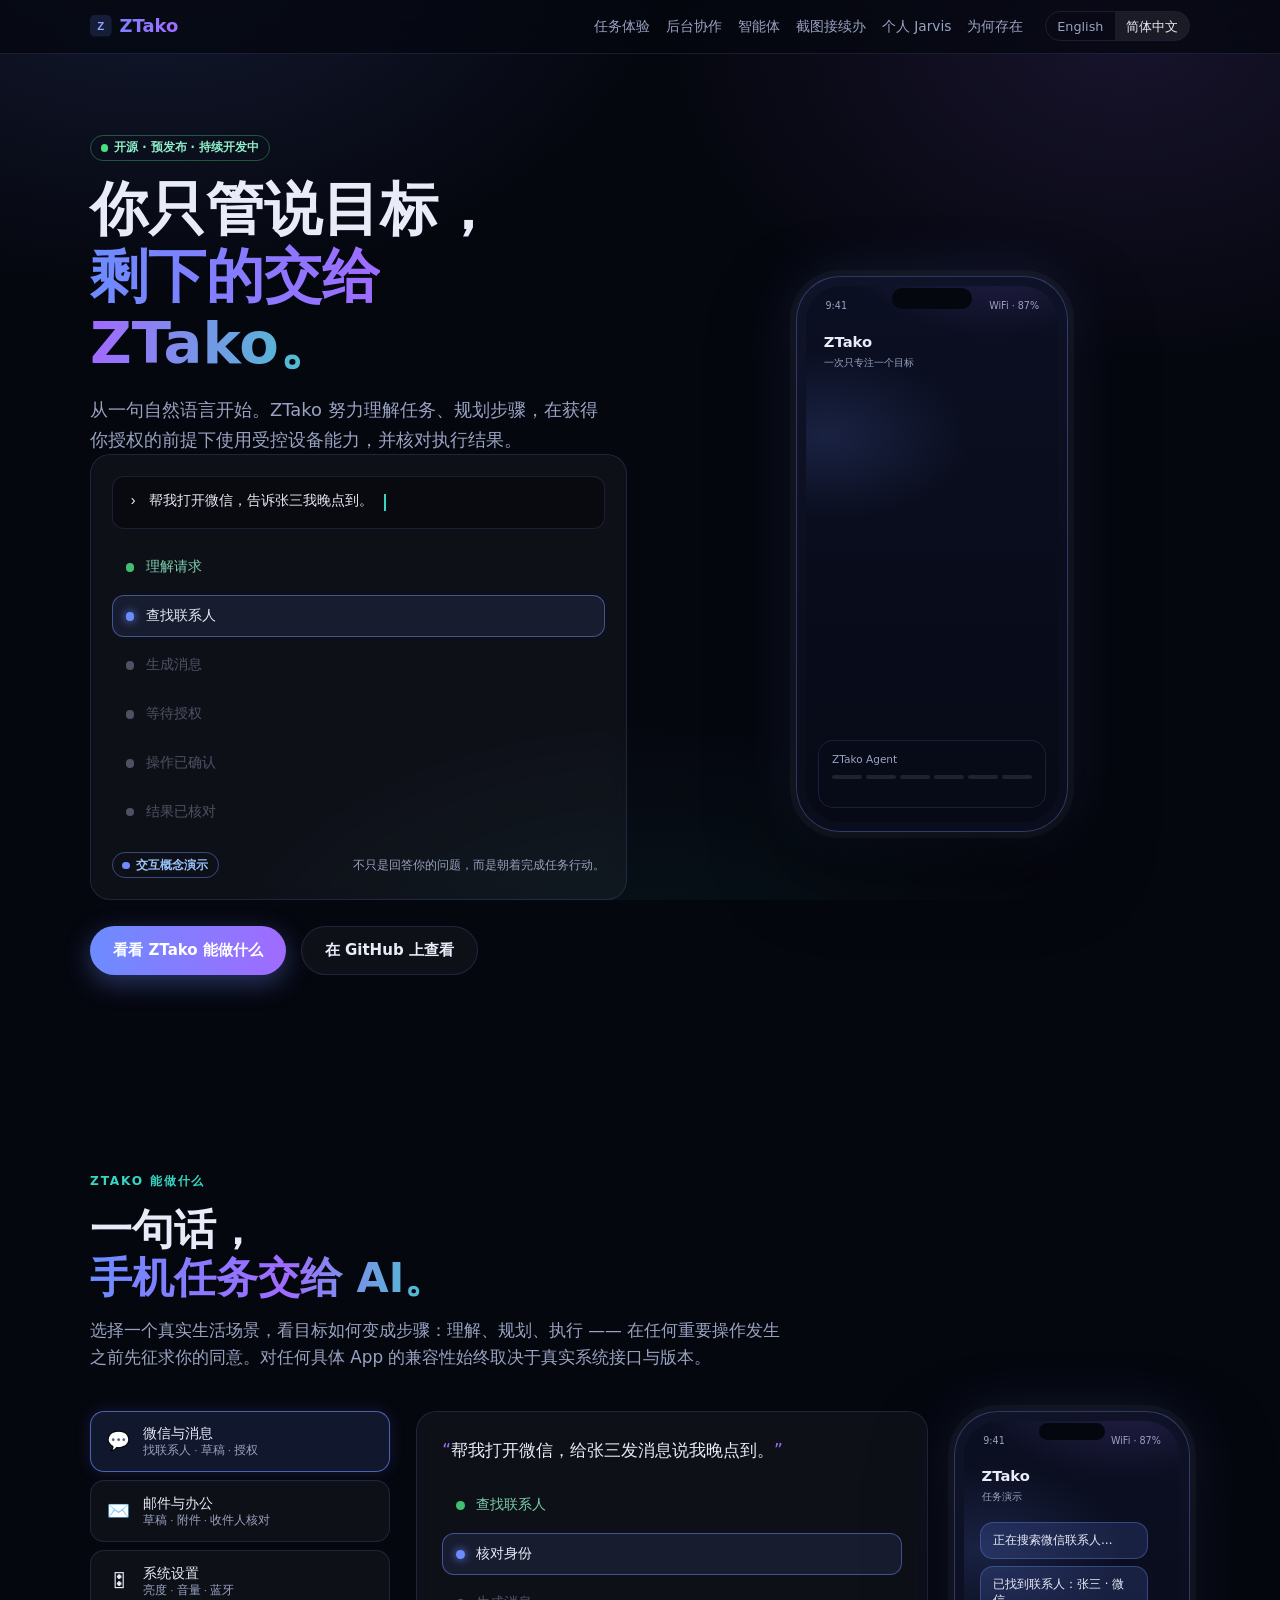
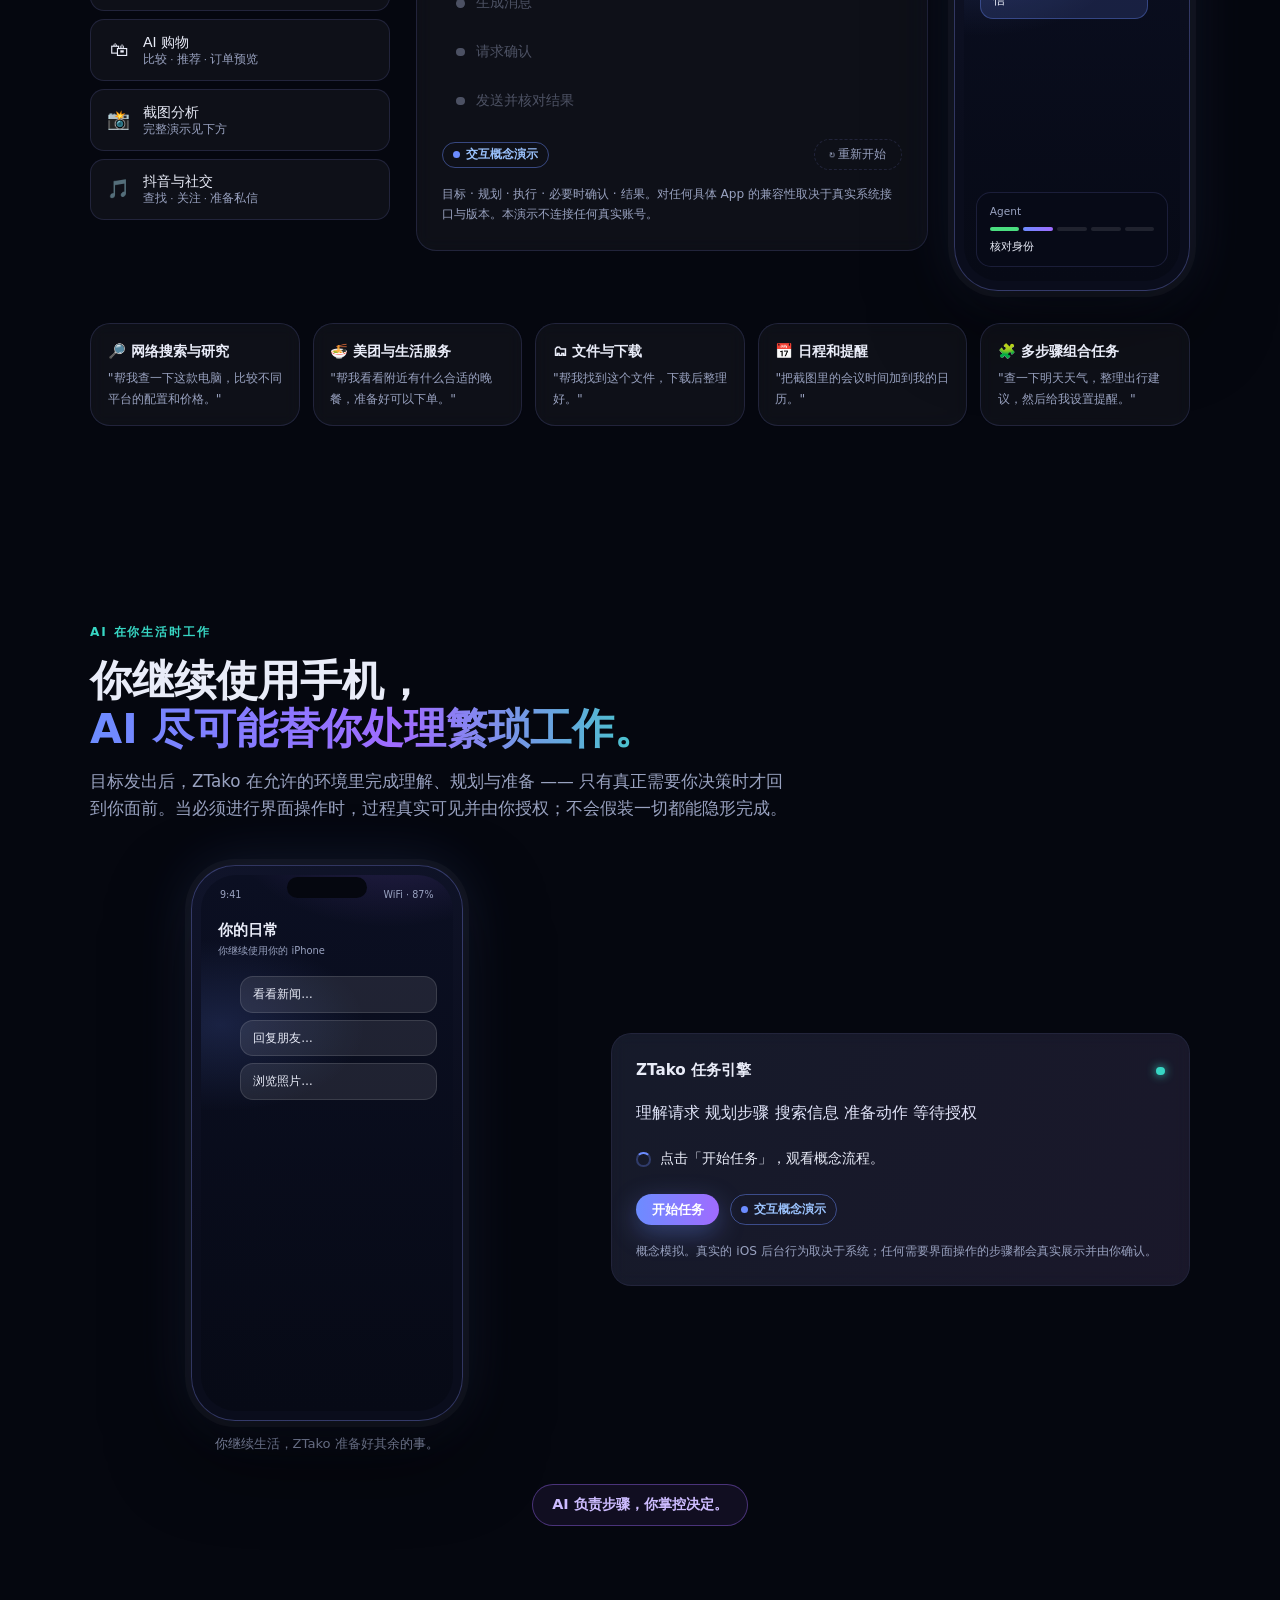
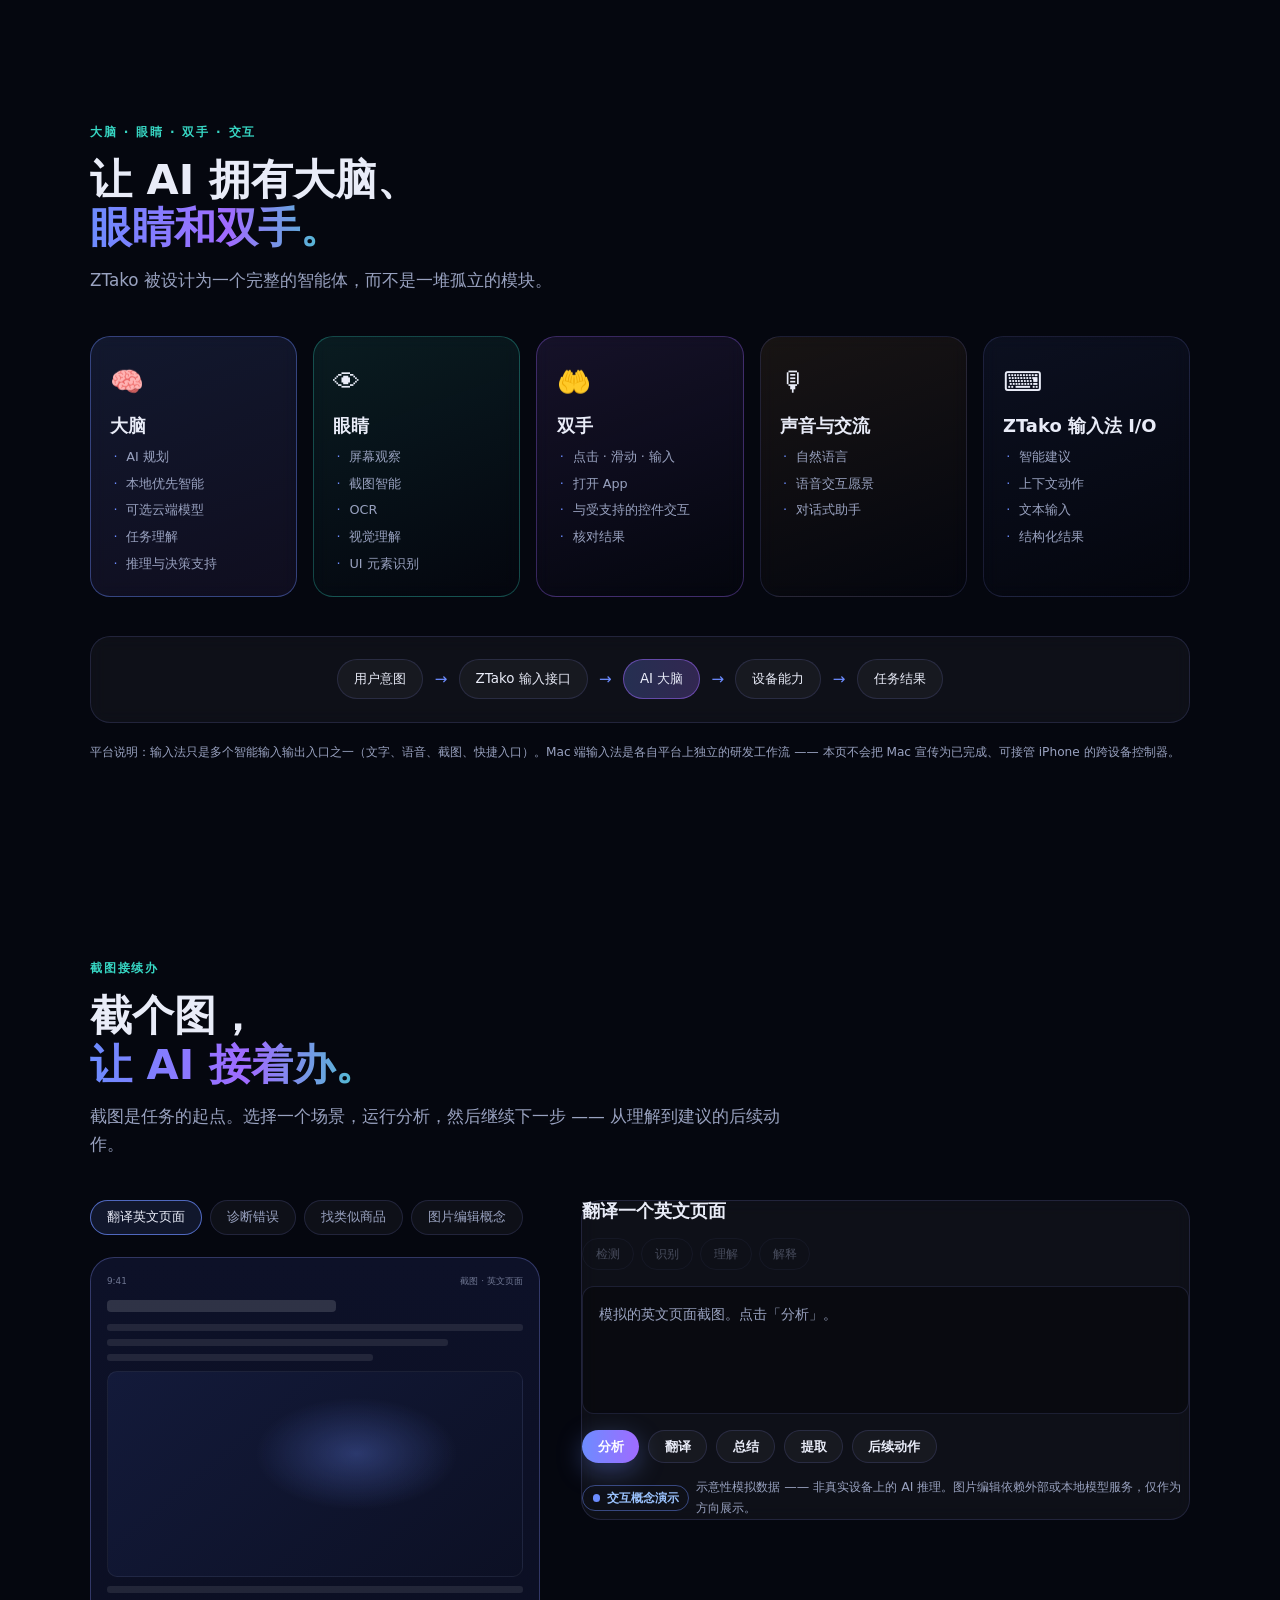
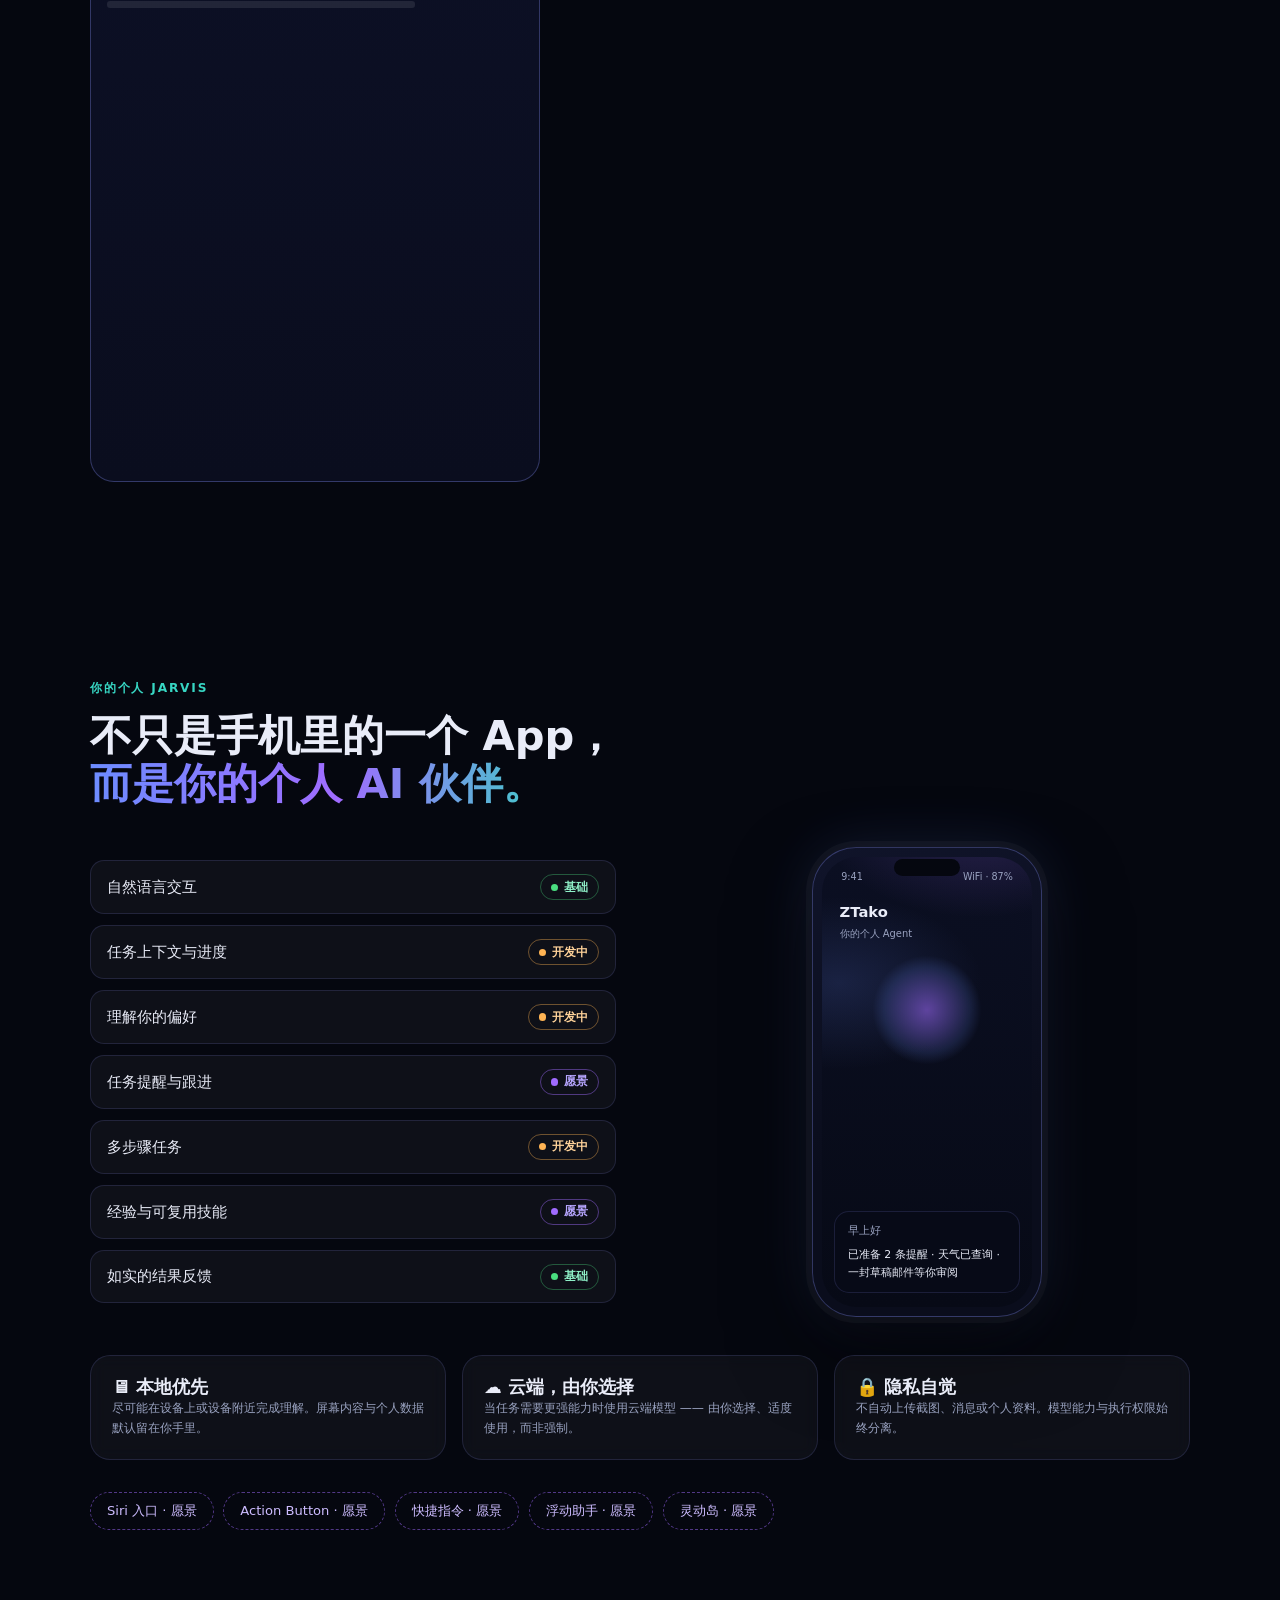
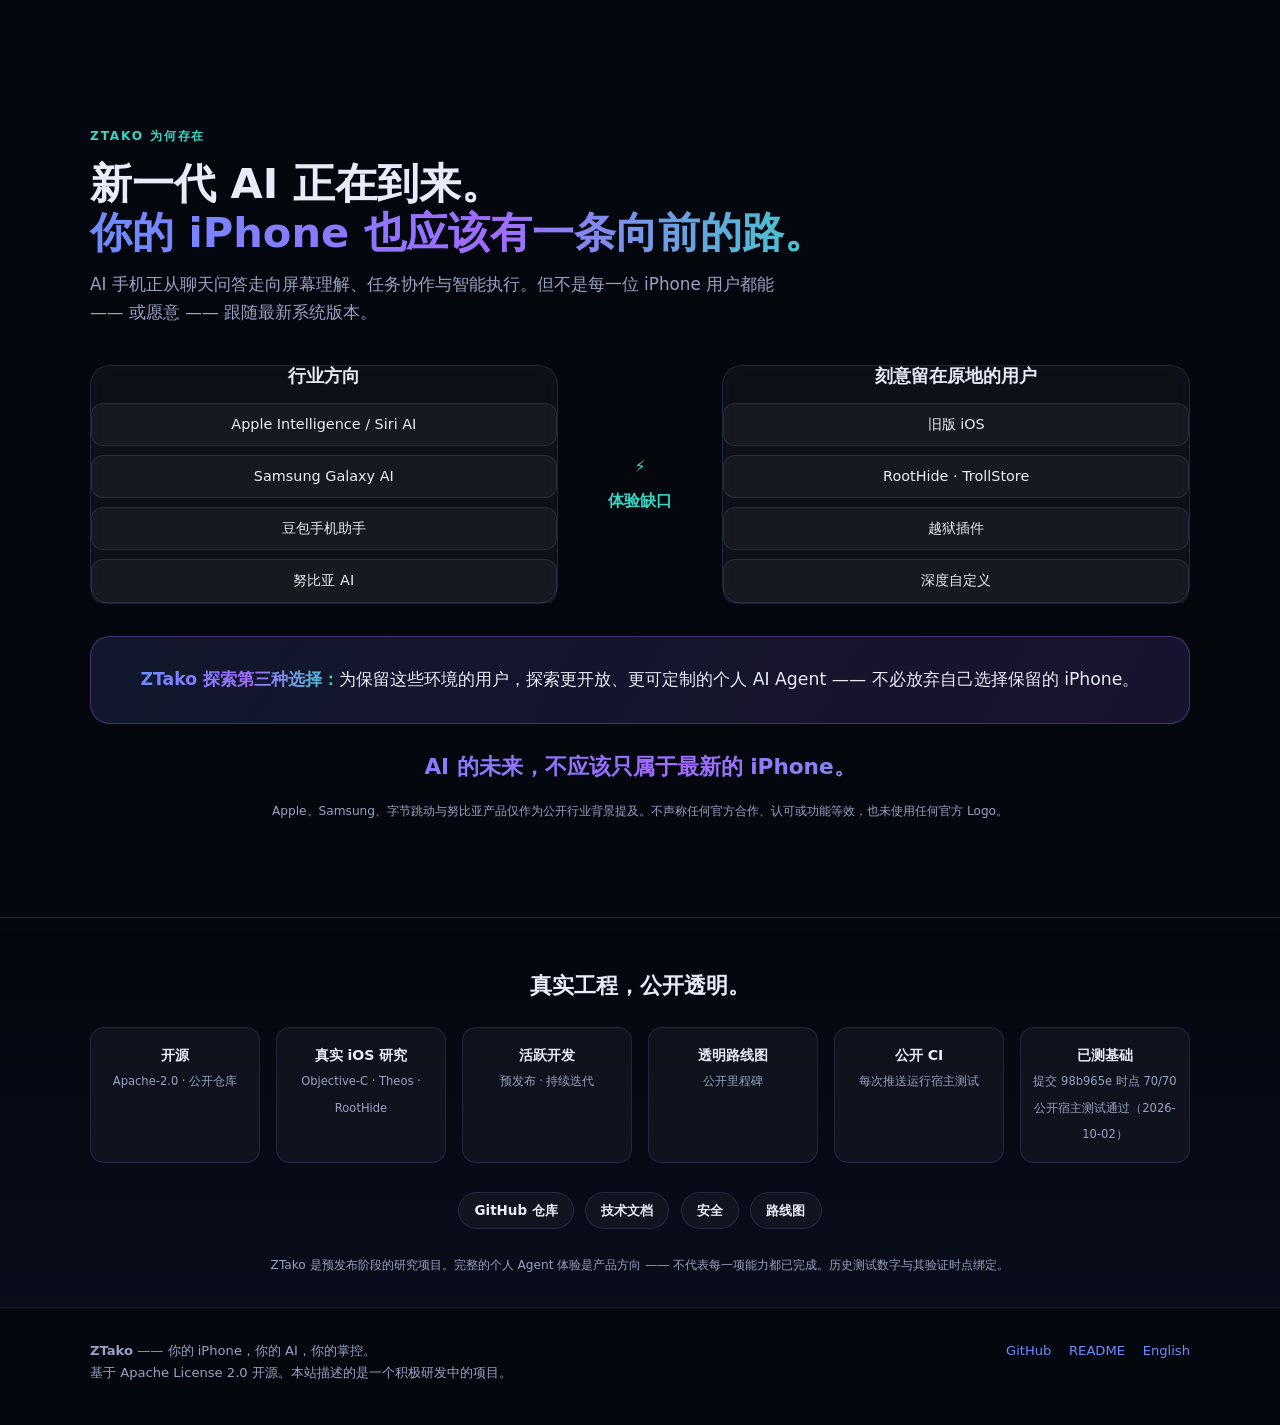
==== commit 613c555a: "V3: rebuild showcase around the task experience (en + zh-CN) New information architecture, replacing" ====
--- a/website/zh-CN/index.html
+++ b/website/zh-CN/index.html
@@ -3,8 +3,8 @@
 <head>
 <meta charset="UTF-8">
 <meta name="viewport" content="width=device-width, initial-scale=1.0">
-<title>ZTako — AI 的未来，不应该让你的 iPhone 掉队</title>
-<meta name="description" content="ZTako 是一个开源的个人 AI Agent 项目，探索为可越狱 iPhone 带来下一代智能设备自动化体验。你的 iPhone，你的 AI，你的掌控。">
+<title>ZTako — 你只管说目标，剩下的交给 ZTako</title>
+<meta name="description" content="ZTako 是面向可越狱 iPhone 的开源个人 AI Agent：一句话描述目标，ZTako 规划步骤、在重要操作前请求你的授权，并核对执行结果。">
 <link rel="canonical" href="https://zbc123067.github.io/PhoneHarness-iOS-Agent/zh-CN/">
 <link rel="alternate" hreflang="en" href="https://zbc123067.github.io/PhoneHarness-iOS-Agent/en/">
 <link rel="alternate" hreflang="zh-CN" href="https://zbc123067.github.io/PhoneHarness-iOS-Agent/zh-CN/">
@@ -12,23 +12,22 @@
 <link rel="icon" href="data:image/svg+xml,%3Csvg xmlns='http://www.w3.org/2000/svg' viewBox='0 0 64 64'%3E%3Cdefs%3E%3ClinearGradient id='g' x1='0' y1='0' x2='1' y2='1'%3E%3Cstop offset='0' stop-color='%236c8cff'/%3E%3Cstop offset='1' stop-color='%23a06bff'/%3E%3C/linearGradient%3E%3C/defs%3E%3Crect width='64' height='64' rx='14' fill='%2305070f'/%3E%3Ctext x='32' y='44' font-family='Arial,sans-serif' font-size='34' font-weight='800' fill='url(%23g)' text-anchor='middle'%3EZ%3C/text%3E%3C/svg%3E">
 <link rel="stylesheet" href="../assets/style.css">
 </head>
-<body class="zh">
+<body>
 <div class="aurora" aria-hidden="true"></div>
 
 <header class="site-header">
   <div class="header-inner">
-    <a class="brand" href="#hero" aria-label="ZTako 首页">
+    <a class="brand" href="#top" aria-label="ZTako 首页">
       <svg viewBox="0 0 64 64" aria-hidden="true"><rect width="64" height="64" rx="14" fill="rgba(108,140,255,0.15)"/><text x="32" y="44" font-family="Arial,sans-serif" font-size="34" font-weight="800" fill="#8fa5ff" text-anchor="middle">Z</text></svg>
       ZTako
     </a>
     <nav class="main-nav" aria-label="主导航">
-      <a href="#gap">体验缺口</a>
-      <a href="#action">真实行动</a>
-      <a href="#jarvis">个人助手</a>
-      <a href="#devices">iPhone × Mac</a>
-      <a href="#vision">视觉智能</a>
-      <a href="#engineering">开源实力</a>
-      <a href="#roadmap">路线图</a>
+      <a href="#tasks">任务体验</a>
+      <a href="#background">后台协作</a>
+      <a href="#agent">智能体</a>
+      <a href="#screenshot">截图接续办</a>
+      <a href="#jarvis">个人 Jarvis</a>
+      <a href="#why">为何存在</a>
       <span class="lang-switch">
         <a href="../en/" data-lang="en">English</a>
         <a href="./" data-lang="zh-CN" aria-current="true">简体中文</a>
@@ -37,438 +36,418 @@
   </div>
 </header>
 
-<main>
-<!-- SECTION 01 — Hero -->
-<section class="hero" id="hero">
+<main id="top">
+<!-- ============ SECTION 1 — HERO ============ -->
+<section class="hero" aria-label="ZTako 概览">
   <div class="wrap hero-grid">
     <div>
-      <span class="pill foundation">开源 · 持续开发中</span>
-      <h1>AI 的未来，<span class="grad">不应该让你的 iPhone 掉队。</span></h1>
-      <p class="sub"><strong>认识 ZTako。</strong>一个开源的个人 AI Agent 项目，探索为可越狱的 iPhone 设备带来下一代智能自动化体验。</p>
-      <span class="hero-tagline">为你已经拥有的 iPhone，探索新一代 AI 体验。</span>
+      <span class="pill foundation">开源 · 预发布 · 持续开发中</span>
+      <h1>你只管说目标，<br><span class="grad">剩下的交给 ZTako。</span></h1>
+      <p class="sub">从一句自然语言开始。ZTako 努力理解任务、规划步骤，在获得你授权的前提下使用受控设备能力，并核对执行结果。</p>
+      <div class="glass hero-console" id="heroDemo"
+        data-demo='{"stages":[{"label":"理解请求","bubbles":[{"cls":"user","text":"帮我打开微信，告诉张三我晚点到。"}]},{"label":"查找联系人","bubbles":[{"cls":"ai","text":"已找到联系人：张三 · 微信"}]},{"label":"生成消息","bubbles":[{"cls":"ai","text":"草稿就绪：“我会晚一点到。”"}]},{"label":"等待授权"},{"label":"操作已确认","bubbles":[{"cls":"ai","text":"消息已发送到聊天。"}]},{"label":"结果已核对","bubbles":[{"cls":"ai","text":"已核对：消息出现在会话中。"}]}],"confirmAt":null,"msgs":{}}'>
+        <div class="hero-input">
+          <span aria-hidden="true">›</span>
+          <span>帮我打开微信，告诉张三我晚点到。</span>
+          <span class="caret" aria-hidden="true"></span>
+        </div>
+        <ul class="stage-rail" aria-live="polite">
+          <li><span class="dot"></span>理解请求</li>
+          <li><span class="dot"></span>查找联系人</li>
+          <li><span class="dot"></span>生成消息</li>
+          <li><span class="dot"></span>等待授权</li>
+          <li><span class="dot"></span>操作已确认</li>
+          <li><span class="dot"></span>结果已核对</li>
+        </ul>
+        <div class="hero-foot">
+          <span class="pill concept">交互概念演示</span>
+          <span class="fineprint">不只是回答你的问题，而是朝着完成任务行动。</span>
+        </div>
+      </div>
       <div class="btn-row">
-        <a class="btn primary" href="#action">探索这段体验</a>
-        <a class="btn ghost" href="https://github.com/ZBC123067/PhoneHarness-iOS-Agent" target="_blank" rel="noopener">在 GitHub 上查看</a>
-      </div>
-      <p class="fineprint">你的 iPhone，你的 AI，你的掌控。· 不只是聊天机器人 —— 一个真正与设备协同的 Agent。</p>
-    </div>
-    <div class="phone-wrap reveal">
+        <a class="btn primary" href="#tasks">看看 ZTako 能做什么</a>
+        <a class="btn" href="https://github.com/ZBC123067/PhoneHarness-iOS-Agent" target="_blank" rel="noopener">在 GitHub 上查看</a>
+      </div>
+    </div>
+    <div class="phone-col reveal">
       <div class="phone" aria-hidden="true">
         <div class="notch"></div>
         <div class="screen">
-          <div class="app-dot" style="top:14%;left:12%"></div>
-          <div class="app-dot" style="top:14%;left:44%"></div>
-          <div class="app-dot" style="top:14%;right:12%"></div>
-          <div class="halo"></div>
-          <div class="wave" aria-hidden="true"><i></i><i></i><i></i><i></i><i></i><i></i><i></i><i></i><i></i></div>
-          <div class="action-ghost" id="heroGhost" style="top:58%;left:38%"></div>
-          <div class="task-card"><b>ZTako Agent</b><span id="heroCardStatus">正在观察屏幕…</span></div>
-        </div>
-      </div>
-    </div>
-  </div>
-  <div class="wrap" style="margin-top:3rem">
-    <div class="glass task-console">
-      <div class="window-dots" aria-hidden="true"><span></span><span></span><span></span></div>
-      <div class="task-input">
-        <span aria-hidden="true">›</span>
-        <span id="heroTask" data-tasks='["打开浏览器，搜索这个信息，把结果整理给我。","找到我刚下载的文件，帮我准备一封邮件。","看看这个页面有什么问题，告诉我怎么处理。","打开这个 App，找到对应设置帮我修改。"]'></span>
-        <span class="caret" aria-hidden="true"></span>
-      </div>
-      <div class="agent-status" id="heroChips" aria-live="polite">
-        <span class="chip">观察屏幕</span>
-        <span class="chip">理解任务</span>
-        <span class="chip">规划步骤</span>
-        <span class="chip">请求授权</span>
-        <span class="chip">执行操作</span>
-        <span class="chip">核对结果</span>
-      </div>
-      <p class="concept-note"><span class="pill concept">交互概念演示</span> 一句话任务执行的愿景演示。动画为概念展示，并非连接真实设备。</p>
-    </div>
-  </div>
-</section>
-
-<!-- SECTION 02 — The Missing AI Experience -->
-<section id="gap">
-  <div class="wrap">
-    <span class="section-kicker">AI 体验缺口</span>
-    <h2>新一代 AI 手机正在到来。<br>那些仍停留在<span class="grad">旧系统的 iPhone 呢？</span></h2>
-    <p class="lead">整个行业里，手机正在变成 AI 助手：理解自然语言、读懂屏幕内容、替你完成任务。但这些体验不会自动降临到停留在旧版 iOS 的 iPhone 上。</p>
-    <div class="gap-compare">
-      <div class="glass gap-col new reveal">
-        <h3>新一代 AI 手机浪潮</h3>
-        <ul>
-          <li>Apple Intelligence</li>
-          <li>Galaxy AI</li>
-          <li>豆包手机助手</li>
-          <li>努比亚 AI</li>
-        </ul>
-        <p class="col-note">新硬件与新系统版本，被宣称为智能手机的未来。</p>
-      </div>
-      <div class="gap-mid" aria-hidden="true">
-        <span class="bolt">⚡</span>
-        <span>AI 体验<br>缺口</span>
-      </div>
-      <div class="glass gap-col legacy reveal">
-        <h3>刻意留在原地的 iPhone</h3>
-        <ul>
-          <li>iOS 17 及更早版本</li>
-          <li>RootHide</li>
-          <li>TrollStore</li>
-          <li>ElleKit 与插件生态</li>
-          <li>深度系统定制</li>
-        </ul>
-        <p class="col-note">这些用户为了越狱生态、兼容性与掌控力，选择保留自己的环境。</p>
-      </div>
-    </div>
-    <div class="ztako-path reveal">
-      <p class="ztako-name grad">ZTako 探索一条新的路。</p>
-      <p class="lead" style="margin:0.8rem auto 0;max-width:44rem">不是要求用户放弃自己选择的环境，而是探索如何让现代 AI Agent 与他们已经掌控的 iPhone 协同工作 —— 把越狱级的设备控制能力与现代 AI 模型结合起来。</p>
-      <p class="fineprint">Apple Intelligence、Galaxy AI、豆包、努比亚 AI 仅作为公开行业背景提及。不声称任何官方合作、认可或功能等效，也未使用任何官方 Logo。</p>
-    </div>
-  </div>
-</section>
-
-<!-- SECTION 03 — One Instruction. Real Action. -->
-<section id="action">
-  <div class="wrap">
-    <span class="section-kicker">一句话，真实行动</span>
-    <h2>不用告诉手机点哪里，<br>只需要告诉它<span class="grad">你想完成什么。</span></h2>
-    <p class="lead">ZTako 不只是一个问答聊天机器人。目标是：你描述想要的结果，Agent 观察屏幕、理解界面、规划步骤、在需要时请求授权、执行操作，然后核对真实发生的结果。</p>
-    <div class="pipeline" id="pipeline" role="group" aria-label="Agent 任务流水线（交互概念演示）">
-      <div class="step" tabindex="0" aria-pressed="false"><span class="n">1</span><b>自然语言</b><span>你描述目标</span></div>
-      <div class="step" tabindex="0" aria-pressed="false"><span class="n">2</span><b>理解任务</b><span>解析意图与约束</span></div>
-      <div class="step" tabindex="0" aria-pressed="false"><span class="n">3</span><b>观察屏幕</b><span>读取实时界面</span></div>
-      <div class="step" tabindex="0" aria-pressed="false"><span class="n">4</span><b>识别元素</b><span>识别 App 与控件，而非像素</span></div>
-      <div class="step" tabindex="0" aria-pressed="false"><span class="n">5</span><b>规划步骤</b><span>把目标拆解为动作</span></div>
-      <div class="step" tabindex="0" aria-pressed="false"><span class="n">6</span><b>确认授权</b><span>敏感操作由你批准</span></div>
-      <div class="step" tabindex="0" aria-pressed="false"><span class="n">7</span><b>执行操作</b><span>点击、滑动、输入、启动</span></div>
-      <div class="step" tabindex="0" aria-pressed="false"><span class="n">8</span><b>再次观察</b><span>重新查看当前屏幕</span></div>
-      <div class="step" tabindex="0" aria-pressed="false"><span class="n">9</span><b>核对结果</b><span>确认真实结果</span></div>
-    </div>
-    <p class="concept-note"><span class="pill concept">交互概念演示</span> 可以点击任意步骤。这条链路背后的设备控制原语（点击、滑动、输入、截图、OCR、无障碍树读取）今天已作为 ZTako 的开源 MCP 基础存在；完整的一句话自主执行链路是研发方向。</p>
-    <div class="scenario-list">
-      <div class="scenario reveal">
-        <p class="q">"帮我打开浏览器，搜索这个信息，把结果整理给我。"</p>
-        <span class="tier pill vision">未来体验概念</span>
-      </div>
-      <div class="scenario reveal">
-        <p class="q">"找到我刚才下载的文件，帮我准备一封邮件。"</p>
-        <span class="tier pill vision">未来体验概念</span>
-      </div>
-      <div class="scenario reveal">
-        <p class="q">"看看这个页面有什么问题，告诉我应该怎么处理。"</p>
-        <span class="tier pill vision">未来体验概念</span>
-      </div>
-      <div class="scenario reveal">
-        <p class="q">"打开这个 App，找到对应设置并帮我修改。"</p>
-        <span class="tier pill vision">未来体验概念</span>
-      </div>
-    </div>
-  </div>
-</section>
-
-<!-- SECTION 04 — Meet Your Personal Jarvis -->
-<section id="jarvis">
-  <div class="wrap">
-    <span class="section-kicker">遇见你的个人 Jarvis</span>
-    <h2>属于你的个人 Jarvis，<br>围绕<span class="grad">你的 iPhone 打造。</span></h2>
-    <p class="lead">长期愿景：一个能倾听、跨 App 保留任务上下文、智能规划与执行、如实反馈结果、并逐渐了解你偏好的助手。</p>
-    <div class="grid cols-3">
-      <div class="glass reveal"><h3>🎙 语音交互</h3><p class="lead" style="font-size:0.92rem">自然说话，而不是一层层点菜单。</p><span class="pill vision">愿景</span></div>
-      <div class="glass reveal"><h3>🧭 跨 App 任务</h3><p class="lead" style="font-size:0.92rem">一个目标可以贯穿多个 App 与系统服务。</p><span class="pill vision">愿景</span></div>
-      <div class="glass reveal"><h3>📌 任务上下文</h3><p class="lead" style="font-size:0.92rem">进行中的任务保留状态，可以恢复继续。</p><span class="pill development">开发中</span></div>
-      <div class="glass reveal"><h3>🪄 智能规划</h3><p class="lead" style="font-size:0.92rem">计划只是提议 —— 执行前后都会被验证。</p><span class="pill foundation">已验证基础</span></div>
-      <div class="glass reveal"><h3>🔎 如实反馈</h3><p class="lead" style="font-size:0.92rem">结果对照真实屏幕核实，而不是想当然。</p><span class="pill foundation">已验证基础</span></div>
-      <div class="glass reveal"><h3>🧠 记忆与技能</h3><p class="lead" style="font-size:0.92rem">个人记忆可以为操作提供参考，但永远不会授权操作。</p><span class="pill development">开发中</span></div>
-    </div>
-    <p class="fineprint">完整的常驻监听 Jarvis 语音助手与全自动任务执行属于分阶段的产品方向，并非当前生产功能。ZTako 不会在明确的授权边界之外执行无人值守的特权操作。</p>
-  </div>
-</section>
-
-<!-- SECTION 05 — iPhone × Mac -->
-<section id="devices">
-  <div class="wrap">
-    <span class="section-kicker">iPhone × Mac</span>
-    <h2>两台设备，<br>一个<span class="grad">互联的智能体验。</span></h2>
-    <p class="lead">这是 ZTako 与单一手机聊天助手的重要不同：你的 Mac 可以通过受控连接观察、辅助和驱动 iPhone —— 今天用于开发与验证，未来作为任务接力的基础。</p>
-    <div class="devices-stage">
-      <div class="devices-row">
-        <div class="macbook reveal" aria-hidden="true">
-          <div class="mb-screen">
-            <div class="line">ztako@mac ~ % agent connect --device iphone</div>
-            <div class="line" style="color:#8ff0c8">✓ 设备已连接 · MCP 会话激活</div>
-            <div class="line">&gt; describe_screen --frontmost</div>
-            <div class="line" style="color:#9cc4ff">→ 24 个元素 · 当前 App: SpringBoard</div>
-            <div class="line">&gt; <span class="cursor"></span></div>
-          </div>
-          <div class="mb-base"></div>
-        </div>
-        <div class="link-col">
-          <div class="link-beam" aria-hidden="true">
-            <div class="track"></div>
-            <div class="pulse"></div>
-            <div class="pulse back"></div>
-          </div>
-          <div class="link-label" id="linkLabel" data-phases='[["设备连接","受控 MCP 通道，令牌认证"],["屏幕观察","Mac 可以读取 iPhone 的实时界面状态"],["命令与状态","查询与受控命令双向流动"],["未来：任务接力","在 Mac 发起，在 iPhone 继续 —— 规划中"]]'><b>设备连接</b>受控 MCP 通道，令牌认证</div>
-        </div>
-        <div class="phone-wrap reveal">
-          <div class="phone" style="width:180px;height:370px" aria-hidden="true">
-            <div class="notch" style="width:56px;height:15px"></div>
+          <div class="statusbar"><span>9:41</span><span>WiFi · 87%</span></div>
+          <div class="app-head"><b>ZTako</b><span>一次只专注一个目标</span></div>
+          <div class="bubble-area"></div>
+          <div class="mini-stages">
+            <div class="ms-title"><span>ZTako Agent</span><span id="heroPct"></span></div>
+            <div class="ms-track"><i></i><i></i><i></i><i></i><i></i><i></i></div>
+            <div class="ms-label"></div>
+          </div>
+        </div>
+      </div>
+    </div>
+  </div>
+</section>
+
+<!-- ============ SECTION 2 — WHAT CAN ZTAKO DO ============ -->
+<section id="tasks">
+  <div class="wrap">
+    <span class="kicker">ZTako 能做什么</span>
+    <h2>一句话，<br><span class="grad">手机任务交给 AI。</span></h2>
+    <p class="lead">选择一个真实生活场景，看目标如何变成步骤：理解、规划、执行 —— 在任何重要操作发生之前先征求你的同意。对任何具体 App 的兼容性始终取决于真实系统接口与版本。</p>
+    <div class="task-zone" id="taskZone"
+      data-tasks='{"_msgs":{"cancelled":"已取消。没有发送任何内容 —— 决定权在你手中。"},
+        "wechat":{"goal":"帮我打开微信，给张三发消息说我晚点到。","confirmAt":3,
+          "stages":[{"label":"查找联系人","bubbles":[{"cls":"ai","text":"正在搜索微信联系人…"}]},{"label":"核对身份","bubbles":[{"cls":"ai","text":"已找到联系人：张三 · 微信"}]},{"label":"生成消息","bubbles":[{"cls":"ai","text":"草稿就绪：“我会晚一点到。”"}]},{"label":"请求确认"},{"label":"发送并核对结果","bubbles":[{"cls":"ai","text":"已发送。会话中出现新消息。"}]}],
+          "confirm":{"title":"消息已准备就绪","rows":[["收件人：","张三 · 微信"],["应用：","微信"]],"body":"我会晚一点到。"}},
+        "email":{"goal":"给客户写封英文邮件，附上今天的报价文件。","confirmAt":4,
+          "stages":[{"label":"理解需求"},{"label":"生成邮件","bubbles":[{"cls":"ai","text":"英文草稿已完成（正式语气）。"}]},{"label":"查找附件","bubbles":[{"cls":"ai","text":"在文件中找到 Quote-2026-10-26.pdf。"}]},{"label":"核对收件人"},{"label":"请求确认"},{"label":"发送并核对结果","bubbles":[{"cls":"ai","text":"邮件已带附件发送。"}]}],
+          "confirm":{"title":"邮件已准备就绪","rows":[["收件人：","client@company.com"],["附件：","Quote-2026-10-26.pdf"]],"body":"陈女士您好，感谢您的垂询。报价文件已随附。顺祝商祺。"}},
+        "settings":{"goal":"把屏幕调亮一点，声音调小，打开蓝牙。","confirmAt":null,
+          "stages":[{"label":"识别设备操作目标","bubbles":[{"cls":"ai","text":"已识别 3 个系统目标。"}]},{"label":"选择控制方式"},{"label":"调整设置","bubbles":[{"cls":"ai","text":"亮度提高 · 音量调低 · 蓝牙已开启。"}]},{"label":"核对状态","bubbles":[{"cls":"ai","text":"三项状态均已确认。"}]}]},
+        "shopping":{"goal":"去淘宝、京东和拼多多，帮我找适合的耳机。","confirmAt":4,
+          "stages":[{"label":"收集候选","bubbles":[{"cls":"ai","text":"正在扫描 3 个购物平台…"}]},{"label":"按规格筛选"},{"label":"比较价格","bubbles":[{"cls":"ai","text":"12 个候选 · 3 个入围。"}]},{"label":"形成推荐"},{"label":"准备订单预览"}],
+          "confirm":{"title":"订单预览 —— 需要你的授权","rows":[["商品：","无线耳机 · 黑色"],["价格：","¥199"],["平台：","淘宝"]],"body":"最终支付或提交订单前，始终需要你的明确授权。"}},
+        "social":{"goal":"找到这个抖音账号，关注他，并准备一条私信。","confirmAt":3,
+          "stages":[{"label":"查找账号"},{"label":"确认目标","bubbles":[{"cls":"ai","text":"账号：@zhangsan_official"}]},{"label":"准备内容"},{"label":"申请相关授权"},{"label":"执行受支持动作","bubbles":[{"cls":"ai","text":"完成（模拟）。草稿已保存。"}]}],
+          "confirm":{"title":"关注与私信草稿","rows":[["账号：","@zhangsan_official"],["动作：","关注 + 打开私信草稿"]],"body":"你好，很喜欢你的最新视频，想聊聊合作可能。"}}}'
+    >
+      <div class="task-menu" role="group" aria-label="任务演示">
+        <button data-task="wechat" aria-pressed="false"><span class="t-ico">💬</span><span>微信与消息<span class="t-sub">找联系人 · 草稿 · 授权</span></span></button>
+        <button data-task="email" aria-pressed="false"><span class="t-ico">✉️</span><span>邮件与办公<span class="t-sub">草稿 · 附件 · 收件人核对</span></span></button>
+        <button data-task="settings" aria-pressed="false"><span class="t-ico">🎛</span><span>系统设置<span class="t-sub">亮度 · 音量 · 蓝牙</span></span></button>
+        <button data-task="shopping" aria-pressed="false"><span class="t-ico">🛍</span><span>AI 购物<span class="t-sub">比较 · 推荐 · 订单预览</span></span></button>
+        <button data-task="screenshot" aria-pressed="false"><span class="t-ico">📸</span><span>截图分析<span class="t-sub">完整演示见下方</span></span></button>
+        <button data-task="social" aria-pressed="false"><span class="t-ico">🎵</span><span>抖音与社交<span class="t-sub">查找 · 关注 · 准备私信</span></span></button>
+      </div>
+      <div class="demo-root">
+        <div class="task-layout">
+          <div class="glass task-stage">
+            <div class="task-goal"><p class="goal task-goal-text"></p></div>
+            <div class="goal-steps"><ul class="stage-rail" aria-live="polite"></ul></div>
+            <p class="demo-status" aria-live="polite"></p>
+            <div class="task-meta">
+              <span class="pill concept">交互概念演示</span>
+              <button class="restart-btn">↻ 重新开始</button>
+            </div>
+            <p class="fineprint task-note">目标 · 规划 · 执行 · 必要时确认 · 结果。对任何具体 App 的兼容性取决于真实系统接口与版本。本演示不连接任何真实账号。</p>
+          </div>
+          <div class="phone-col">
+            <div class="phone" style="width:236px;height:480px" aria-hidden="true">
+              <div class="notch" style="width:66px;height:17px"></div>
+              <div class="screen">
+                <div class="statusbar"><span>9:41</span><span>WiFi · 87%</span></div>
+                <div class="app-head"><b>ZTako</b><span>任务演示</span></div>
+                <div class="bubble-area"></div>
+                <div class="mini-stages">
+                  <div class="ms-title"><span>Agent</span><span></span></div>
+                  <div class="ms-track"><i></i><i></i><i></i><i></i><i></i><i></i></div>
+                  <div class="ms-label"></div>
+                </div>
+                <div class="sheet-backdrop"></div>
+                <div class="action-sheet" role="dialog" aria-modal="true" aria-label="确认弹窗">
+                  <span class="as-brand">ZTAKO</span>
+                  <h4></h4>
+                  <div class="as-rows"></div>
+                  <div class="as-body"></div>
+                  <div class="as-btns">
+                    <button class="as-cancel">取消</button>
+                    <button class="as-confirm">确认</button>
+                  </div>
+                </div>
+              </div>
+            </div>
+          </div>
+        </div>
+      </div>
+    </div>
+    <div class="task-cards">
+      <div class="glass task-card reveal"><b>🔎 网络搜索与研究</b><p>"帮我查一下这款电脑，比较不同平台的配置和价格。"</p></div>
+      <div class="glass task-card reveal"><b>🍜 美团与生活服务</b><p>"帮我看看附近有什么合适的晚餐，准备好可以下单。"</p></div>
+      <div class="glass task-card reveal"><b>🗂 文件与下载</b><p>"帮我找到这个文件，下载后整理好。"</p></div>
+      <div class="glass task-card reveal"><b>📅 日程和提醒</b><p>"把截图里的会议时间加到我的日历。"</p></div>
+      <div class="glass task-card reveal"><b>🧩 多步骤组合任务</b><p>"查一下明天天气，整理出行建议，然后给我设置提醒。"</p></div>
+    </div>
+  </div>
+</section>
+
+<!-- ============ SECTION 3 — BACKGROUND ENGINE ============ -->
+<section id="background">
+  <div class="wrap">
+    <span class="kicker">AI 在你生活时工作</span>
+    <h2>你继续使用手机，<br><span class="grad">AI 尽可能替你处理繁琐工作。</span></h2>
+    <p class="lead">目标发出后，ZTako 在允许的环境里完成理解、规划与准备 —— 只有真正需要你决策时才回到你面前。当必须进行界面操作时，过程真实可见并由你授权；不会假装一切都能隐形完成。</p>
+    <div id="bgEngine"
+      data-demo='{"confirm":{"title":"消息已准备就绪","rows":[["收件人：","张三 · 微信"]],"body":"我会晚一点到。"},"msgs":{"working":"正在后台工作，你可以继续使用手机…","needsApproval":"需要你的授权才能继续。","confirmed":"已确认。任务完成并核对（模拟）。","cancelled":"已取消。没有发送任何内容。"}}'>
+      <div class="bg-grid">
+        <div class="user-life">
+          <div class="phone" aria-hidden="true">
+            <div class="notch"></div>
             <div class="screen">
-              <div class="halo" style="width:70px;height:70px"></div>
-              <div class="task-card" style="font-size:0.62rem"><b>ZTako</b>已连接你的 Mac</div>
+              <div class="statusbar"><span>9:41</span><span>WiFi · 87%</span></div>
+              <div class="app-head"><b>你的日常</b><span>你继续使用你的 iPhone</span></div>
+              <div class="bubble user show" style="opacity:1;transform:none">看看新闻…</div>
+              <div class="bubble user show" style="opacity:1;transform:none">回复朋友…</div>
+              <div class="bubble user show" style="opacity:1;transform:none">浏览照片…</div>
+              <div class="sheet-backdrop"></div>
+              <div class="action-sheet" role="dialog" aria-modal="true" aria-label="确认弹窗">
+                <span class="as-brand">ZTAKO</span>
+                <h4>消息已准备就绪</h4>
+                <div class="as-rows"></div>
+                <div class="as-body"></div>
+                <div class="as-btns">
+                  <button class="as-cancel">取消</button>
+                  <button class="as-confirm">确认发送</button>
+                </div>
+              </div>
             </div>
           </div>
-        </div>
-      </div>
-    </div>
-    <div class="grid cols-3 devices-feats">
-      <div class="glass reveal"><h3>🔗 受控连接</h3><p class="lead" style="font-size:0.92rem">令牌认证的 MCP 传输，默认仅绑定本机回环地址。</p><span class="pill foundation">已验证基础</span></div>
-      <div class="glass reveal"><h3>👁 屏幕观察</h3><p class="lead" style="font-size:0.92rem">Mac 宿主端可以检查 iPhone 实时 UI 树。</p><span class="pill foundation">已验证基础</span></div>
-      <div class="glass reveal"><h3>🤝 任务接力</h3><p class="lead" style="font-size:0.92rem">跨设备上下文协作是规划方向 —— 手机不会被强制依赖一台持续在线的 Mac。</p><span class="pill vision">愿景</span></div>
-    </div>
-    <p class="fineprint">产品方向：<strong>每个用户的本地优先</strong>。现有已验证的连接能力与完整的跨设备智能协同是两回事，页面上分开标注。</p>
-  </div>
-</section>
-
-<!-- SECTION 06 — AI Keyboard -->
-<section id="keyboard">
-  <div class="wrap">
-    <span class="section-kicker">AI 输入法</span>
-    <h2>智能，就在<span class="grad">你输入的地方。</span></h2>
-    <p class="lead">一个研发方向：把理解、建议、翻译和快捷动作带进键盘本身 —— 不必为每件小事切换到单独的聊天 App。</p>
-    <div class="kb-stage">
-      <div class="glass">
-        <div class="kb-screen">
-          <span class="typed" id="kbTyped">把这段话翻译成英文，语气礼貌一些</span><span class="kb-caret" aria-hidden="true"></span>
-        </div>
-        <div class="candidate-bar" id="kbCands" role="group" aria-label="候选建议">
-          <button class="cand" data-text="Could you please help me translate this into polite English?" data-note="✦ 上下文建议：已在本地生成一份更礼貌的英文草稿（概念演示）。">✦ 礼貌英文草稿</button>
-          <button class="cand" data-text="Please translate this message into English." data-note="✦ 快捷动作：已应用直接翻译（概念演示）。">↔ 翻译</button>
-          <button class="cand" data-text="Here is a shorter version of your message." data-note="✦ 改写：在保留原意的前提下缩短了内容（概念演示）。">✂ 帮我缩短</button>
-        </div>
-        <div class="kb-actions" id="kbActs" role="group" aria-label="键盘快捷动作">
-          <button class="act" data-note="✦ 摘要：已提炼这组对话的要点（概念演示）。">总结对话</button>
-          <button class="act" data-note="✦ 解释：用通俗语言说明这个附件的类型与用途（概念演示）。">解释这个</button>
-          <button class="act" data-note="✦ 任务：「用友好的语气发给 Alice」将成为一个受授权约束的 Agent 任务（愿景）。">变成任务</button>
-        </div>
-        <p id="kbNote" class="concept-note" aria-live="polite">点击上方的候选建议或快捷动作 —— 这是键盘级智能的交互概念演示。</p>
-      </div>
-    </div>
-    <div class="grid cols-4">
-      <div class="glass reveal"><h3>智能候选栏</h3><span class="pill vision">愿景</span></div>
-      <div class="glass reveal"><h3>上下文建议</h3><span class="pill vision">愿景</span></div>
-      <div class="glass reveal"><h3>翻译辅助</h3><span class="pill development">开发中</span></div>
-      <div class="glass reveal"><h3>自然语言任务入口</h3><span class="pill vision">愿景</span></div>
-    </div>
-    <p class="fineprint">平台说明：键盘智能是跨平台探索的研发方向。Mac 端输入法实验是独立的工作流，不会被包装成已完成的 iPhone 输入法。以上状态描述的是方向，不是已完成的功能。</p>
-  </div>
-</section>
-
-<!-- SECTION 07 — AI Vision & Screenshot Intelligence -->
-<section id="vision">
-  <div class="wrap">
-    <span class="section-kicker">AI 视觉与截图智能</span>
-    <h2>让 AI 理解<br><span class="grad">你眼前的屏幕。</span></h2>
-    <p class="lead">截图里藏着各种问题：看不懂的报错、另一种语言的文字、想总结的页面。ZTako 的方向是一个能"看懂"你屏幕的 AI —— OCR、理解、诊断、翻译与总结。</p>
-    <div class="vision-grid">
-      <div class="shot" id="shot" aria-label="概念截图，含分析区域">
-        <div class="shot-bar"><span>9:41</span><span>WiFi · 87%</span></div>
-        <div class="shot-title"></div>
-        <div class="shot-line"></div>
-        <div class="shot-line short"></div>
-        <div class="shot-img"></div>
-        <div class="shot-line"></div>
-        <div class="shot-line short"></div>
-        <div class="region" style="top:18%;left:8%;width:70%;height:9%"><span class="tag">文字</span></div>
-        <div class="region" style="top:34%;left:8%;width:84%;height:36%"><span class="tag">图片</span></div>
-        <div class="region" style="top:74%;left:8%;width:84%;height:14%"><span class="tag">错误弹窗</span></div>
-      </div>
-      <div class="glass vision-panel" id="visionDemo" data-modes='{"analyze":"检测到 3 个区域：一个文字块、一个图片区域和一个错误弹窗。\n\n解释：弹窗提示 App 无法连接网络。常见原因包括：无网络连接、VPN 或代理干扰、服务端故障。建议第一步：检查 WiFi 后重试。","translate":"版面感知翻译会在保留原始布局的前提下，把屏幕上的文字渲染为你的语言（概念演示）。","summarize":"摘要：页面包含一个主内容区、一张图片和一个错误弹窗；需要处理的事项是网络错误（概念演示）。","find":"发现：一个错误弹窗和两个信息区块。弹窗中包含唯一需要处理的文字（概念演示）。","running":"分析中…"}'>
-        <div class="stages" id="visionStages" aria-live="polite">
+          <p class="life-caption">你继续生活，ZTako 准备好其余的事。</p>
+        </div>
+        <div class="glass engine-panel">
+          <div class="engine-head"><b>ZTako 任务引擎</b><span class="pulse-dot" aria-hidden="true"></span></div>
+          <div class="engine-stages stages" aria-hidden="true">
+            <span class="stage-chip">理解请求</span>
+            <span class="stage-chip">规划步骤</span>
+            <span class="stage-chip">搜索信息</span>
+            <span class="stage-chip">准备动作</span>
+            <span class="stage-chip">等待授权</span>
+          </div>
+          <div class="engine-status" aria-live="polite"><span class="spin" aria-hidden="true"></span><span>点击「开始任务」，观看概念流程。</span></div>
+          <div class="engine-actions">
+            <button class="btn primary small engine-start">开始任务</button>
+            <span class="pill concept">交互概念演示</span>
+          </div>
+          <p class="fineprint" style="position:relative;margin-top:1rem">概念模拟。真实的 iOS 后台行为取决于系统；任何需要界面操作的步骤都会真实展示并由你确认。</p>
+        </div>
+      </div>
+    </div>
+    <div style="text-align:center"><span class="trust-pill">AI 负责步骤，你掌控决定。</span></div>
+  </div>
+</section>
+
+<!-- ============ SECTION 4 — AGENT ANATOMY ============ -->
+<section id="agent">
+  <div class="wrap">
+    <span class="kicker">大脑 · 眼睛 · 双手 · 交互</span>
+    <h2>让 AI 拥有大脑、<br><span class="grad">眼睛和双手。</span></h2>
+    <p class="lead">ZTako 被设计为一个完整的智能体，而不是一堆孤立的模块。</p>
+    <div class="anatomy">
+      <div class="glass organ brain reveal">
+        <span class="o-ico" aria-hidden="true">🧠</span>
+        <h3>大脑</h3>
+        <ul><li>AI 规划</li><li>本地优先智能</li><li>可选云端模型</li><li>任务理解</li><li>推理与决策支持</li></ul>
+      </div>
+      <div class="glass organ eyes reveal">
+        <span class="o-ico" aria-hidden="true">👁</span>
+        <h3>眼睛</h3>
+        <ul><li>屏幕观察</li><li>截图智能</li><li>OCR</li><li>视觉理解</li><li>UI 元素识别</li></ul>
+      </div>
+      <div class="glass organ hands reveal">
+        <span class="o-ico" aria-hidden="true">🤲</span>
+        <h3>双手</h3>
+        <ul><li>点击 · 滑动 · 输入</li><li>打开 App</li><li>与受支持的控件交互</li><li>核对结果</li></ul>
+      </div>
+      <div class="glass organ voice reveal">
+        <span class="o-ico" aria-hidden="true">🎙</span>
+        <h3>声音与交流</h3>
+        <ul><li>自然语言</li><li>语音交互愿景</li><li>对话式助手</li></ul>
+      </div>
+      <div class="glass organ io reveal">
+        <span class="o-ico" aria-hidden="true">⌨️</span>
+        <h3>ZTako 输入法 I/O</h3>
+        <ul><li>智能建议</li><li>上下文动作</li><li>文本输入</li><li>结构化结果</li></ul>
+      </div>
+    </div>
+    <div class="glass intent-flow" aria-label="从意图到结果">
+      <span class="f-step">用户意图</span><span class="f-arrow">→</span>
+      <span class="f-step">ZTako 输入接口</span><span class="f-arrow">→</span>
+      <span class="f-step core">AI 大脑</span><span class="f-arrow">→</span>
+      <span class="f-step">设备能力</span><span class="f-arrow">→</span>
+      <span class="f-step">任务结果</span>
+    </div>
+    <p class="fineprint" style="margin-top:1.2rem">平台说明：输入法只是多个智能输入输出入口之一（文字、语音、截图、快捷入口）。Mac 端输入法是各自平台上独立的研发工作流 —— 本页不会把 Mac 宣传为已完成、可接管 iPhone 的跨设备控制器。</p>
+  </div>
+</section>
+
+<!-- ============ SECTION 5 — SCREENSHOT TO ACTION ============ -->
+<section id="screenshot">
+  <div class="wrap">
+    <span class="kicker">截图接续办</span>
+    <h2>截个图，<br><span class="grad">让 AI 接着办。</span></h2>
+    <p class="lead">截图是任务的起点。选择一个场景，运行分析，然后继续下一步 —— 从理解到建议的后续动作。</p>
+    <div class="shot-demo" id="shotDemo"
+      data-scenarios='{"page":{"title":"翻译一个英文页面","intro":"模拟的英文页面截图。点击「分析」。","running":"分析中…","actions":{"analyze":"检测到 3 个区域：两个文字块和一个图片。文字识别为英文。","translate":"翻译（概念）：在保留版面的前提下，把页面文字渲染为你的语言。","summarize":"摘要（概念）：页面围绕一个主题，包含一张配图和两段文字。","extract":"已提取：2 个文字块、1 张图片、约 120 词（概念）。","next":"建议的下一步：翻译页面并保存笔记（概念）。"}},
+        "error":{"title":"诊断一个错误","intro":"带错误弹窗的模拟截图。点击「分析」。","running":"分析中…","actions":{"analyze":"发现错误弹窗：连接失败（错误 101），下方还有一行提示。","translate":"概念：若弹窗为其他语言，会先翻译再解释。","summarize":"摘要：App 连接失败，弹窗报告错误 101。","extract":"已提取：错误码 101 · 模块连接 · 1 条提示。","next":"建议的下一步：检查 WiFi 后重试连接（概念）。"}},
+        "product":{"title":"找类似商品","intro":"模拟的商品页。点击「分析」。","running":"分析中…","actions":{"analyze":"识别出商品卡片：名称/型号区域、价格和一张图片。","translate":"概念：商品标题会被翻译为你的语言。","summarize":"摘要：一个商品页，价格为高亮信息（概念）。","extract":"已提取：商品名称、型号与价格 —— 可直接用于搜索。","next":"建议的下一步：跨平台搜索类似商品并比较价格（概念）。"}},
+        "image":{"title":"图片编辑概念","intro":"一张照片模拟。图片编辑依赖外部或本地模型服务 —— 此处仅作为方向展示。","running":"分析中…","actions":{"analyze":"识别出主体与背景区域（概念）。","translate":"不适用于图片编辑（概念）。","summarize":"摘要：前景一个主体，背景较杂乱（概念）。","extract":"已提取编辑指令：去掉背景里的人，调整颜色。","next":"建议的下一步：通过选定的模型服务运行编辑预览（概念，未接入）。"}}}'
+    >
+      <div>
+        <div class="shot-tabs" role="group" aria-label="截图场景">
+          <button data-sc="page" aria-pressed="false">翻译英文页面</button>
+          <button data-sc="error" aria-pressed="false">诊断错误</button>
+          <button data-sc="product" aria-pressed="false">找类似商品</button>
+          <button data-sc="image" aria-pressed="false">图片编辑概念</button>
+        </div>
+        <div class="shot-frame" data-frame="page">
+          <div class="sbar"><span>9:41</span><span>截图 · 英文页面</span></div>
+          <div class="stitle"></div>
+          <div class="sline"></div><div class="sline" style="width:82%"></div><div class="sline" style="width:64%"></div>
+          <div class="sblock" style="height:26%;background:radial-gradient(9rem 5rem at 60% 40%,rgba(108,140,255,0.3),transparent 70%),linear-gradient(140deg,#131a3a,#0c1024);border:1px solid rgba(255,255,255,0.06)"></div>
+          <div class="sline"></div><div class="sline" style="width:74%"></div>
+          <div class="region" style="top:16%;left:6%;width:70%;height:8%"><span class="tag">文字</span></div>
+          <div class="region" style="top:38%;left:6%;width:88%;height:28%"><span class="tag">图片</span></div>
+          <div class="region" style="top:76%;left:6%;width:88%;height:12%"><span class="tag">文字</span></div>
+        </div>
+        <div class="shot-frame" data-frame="error" hidden>
+          <div class="sbar"><span>9:41</span><span>截图 · 错误弹窗</span></div>
+          <div class="stitle"></div>
+          <div class="sline" style="width:88%"></div><div class="sline" style="width:70%"></div>
+          <div class="sblock" style="height:30%;background:rgba(255,120,90,0.12);border:1px solid rgba(255,120,90,0.35);display:grid;place-items:center;color:#ffb1a6;font-size:0.7rem">⚠ 连接失败（错误 101）</div>
+          <div class="sline"></div><div class="sline" style="width:60%"></div>
+          <div class="region" style="top:26%;left:6%;width:88%;height:32%"><span class="tag">错误弹窗</span></div>
+          <div class="region" style="top:66%;left:6%;width:88%;height:10%"><span class="tag">提示文字</span></div>
+        </div>
+        <div class="shot-frame" data-frame="product" hidden>
+          <div class="sbar"><span>9:41</span><span>截图 · 商品页</span></div>
+          <div class="stitle"></div>
+          <div class="sblock" style="height:34%;background:radial-gradient(10rem 6rem at 50% 40%,rgba(160,107,255,0.3),transparent 70%),linear-gradient(140deg,#181533,#0c1024);border:1px solid rgba(255,255,255,0.06)"></div>
+          <div class="sline" style="width:78%"></div>
+          <div class="sline" style="width:42%;background:rgba(74,222,128,0.35)"></div>
+          <div class="sline"></div>
+          <div class="region" style="top:14%;left:6%;width:88%;height:36%"><span class="tag">商品</span></div>
+          <div class="region" style="top:58%;left:6%;width:46%;height:9%"><span class="tag">名称/型号</span></div>
+          <div class="region" style="top:72%;left:6%;width:36%;height:9%"><span class="tag">价格</span></div>
+        </div>
+        <div class="shot-frame" data-frame="image" hidden>
+          <div class="sbar"><span>9:41</span><span>截图 · 照片</span></div>
+          <span class="after-badge">概念预览</span>
+          <div class="sblock" style="height:38%;background:radial-gradient(11rem 7rem at 30% 45%,rgba(108,140,255,0.35),transparent 70%),radial-gradient(8rem 5rem at 78% 30%,rgba(255,180,84,0.28),transparent 70%),linear-gradient(140deg,#131a3a,#0c1024);border:1px solid rgba(255,255,255,0.06)"></div>
+          <div class="sline" style="width:70%"></div>
+          <div class="sblock" style="height:20%;background:radial-gradient(9rem 5rem at 50% 50%,rgba(55,214,195,0.22),transparent 70%),linear-gradient(140deg,#0f2b26,#0c1024);border:1px solid rgba(55,214,195,0.25)"></div>
+          <div class="region" style="top:12%;left:6%;width:88%;height:40%"><span class="tag">主体/背景</span></div>
+          <div class="region" style="top:62%;left:6%;width:88%;height:22%"><span class="tag">编辑预览</span></div>
+        </div>
+      </div>
+      <div class="glass shot-panel">
+        <h3 id="shotScenarioTitle">翻译一个英文页面</h3>
+        <div class="stages" aria-live="polite">
           <span class="stage-chip">检测</span>
           <span class="stage-chip">识别</span>
           <span class="stage-chip">理解</span>
           <span class="stage-chip">解释</span>
         </div>
-        <div class="vision-output" id="visionOutput">点击「分析屏幕」，体验概念流水线：检测区域 → 识别内容 → 理解含义 → 向你解释。</div>
-        <div class="vision-modes" id="visionModes" role="group" aria-label="分析模式">
-          <button data-mode="translate" aria-pressed="false">翻译</button>
-          <button data-mode="summarize" aria-pressed="false">总结</button>
-          <button data-mode="find" aria-pressed="false">查找信息</button>
-        </div>
-        <div class="btn-row" style="margin-top:1.4rem">
-          <button class="btn primary small" id="analyzeBtn">分析屏幕</button>
-        </div>
-        <p class="concept-note"><span class="pill concept">交互概念演示</span> 模拟截图与分阶段输出用于说明目标体验，并非真实设备上的 AI 推理结果。</p>
-      </div>
-    </div>
-    <div class="grid cols-3" style="margin-top:2.4rem">
-      <div class="glass reveal"><h3>🔤 OCR 文字识别</h3><span class="pill foundation">已验证基础</span></div>
-      <div class="glass reveal"><h3>❓ 截图 Ask AI</h3><span class="pill development">开发中</span></div>
-      <div class="glass reveal"><h3>🩺 错误诊断</h3><span class="pill development">开发中</span></div>
-      <div class="glass reveal"><h3>🌍 版面感知翻译</h3><span class="pill vision">愿景</span></div>
-      <div class="glass reveal"><h3>🖼 长截图与智能标注</h3><span class="pill vision">愿景</span></div>
-      <div class="glass reveal"><h3>🔗 截图与任务执行联动</h3><span class="pill vision">愿景</span></div>
-    </div>
-  </div>
-</section>
-
-<!-- SECTION 08 — Local AI + Cloud AI -->
-<section id="models">
-  <div class="wrap">
-    <span class="section-kicker">本地 AI + 云端 AI</span>
-    <h2>你的 AI，<br><span class="grad">由你选择。</span></h2>
-    <p class="lead">ZTako 的设计中，模型能力与执行权限是分离的，并逐步支持不同的模型供应商 —— 本地或云端。不锁定单一厂商，也不会自动上传你的私人内容。</p>
-    <div class="model-toggle" id="modelToggle" role="group" aria-label="模型模式">
-      <button data-panel="local" aria-pressed="true">本地优先</button>
-      <button data-panel="cloud" aria-pressed="false">云端模型</button>
-    </div>
-    <div class="grid cols-2 model-cards">
-      <div class="glass model-card reveal" data-card="local">
-        <h3>🖥 本地优先方向</h3>
-        <p class="lead" style="font-size:0.94rem">尽可能在你的设备上或设备附近完成理解。屏幕内容与个人数据默认留在你手里。</p>
-        <ul class="lead" style="font-size:0.9rem;margin-top:0.8rem">
-          <li>默认保护隐私</li>
-          <li>无需把内容发送给第三方</li>
-          <li>性能取决于本地硬件</li>
-        </ul>
-        <span class="pill development">开发中</span>
-      </div>
-      <div class="glass model-card reveal" data-card="cloud" hidden>
-        <h3>☁️ 云端模型</h3>
-        <p class="lead" style="font-size:0.94rem">当任务需要更强能力时使用云端模型 —— 由你选择，并对哪些内容离开设备设置清晰边界。</p>
-        <ul class="lead" style="font-size:0.9rem;margin-top:0.8rem">
-          <li>复杂推理质量更高</li>
-          <li>供应商由你选择，而非强制</li>
-          <li>对私人内容设置显式边界</li>
-        </ul>
-        <span class="pill development">开发中</span>
-      </div>
-    </div>
-    <p class="fineprint"><strong>质量优先，本地优先。</strong>并非所有规划中的模型接入都已在 iOS 17 参考设备上完成验收；模型能力与执行权限始终是分离的两套系统。</p>
-  </div>
-</section>
-
-<!-- SECTION 09 — Why Jailbreak Matters -->
-<section id="jailbreak">
-  <div class="wrap">
-    <span class="section-kicker">越狱为何重要</span>
-    <h2>更深的设备控制，<br>带来<span class="grad">更多智能可能。</span></h2>
-    <p class="lead">普通 iOS 应用受系统沙盒严格限制。越狱研究环境则可以合理探索更深的系统层面供 AI Agent 使用 —— 始终处于真实权限与兼容性边界之内。</p>
-    <div class="jb-grid">
-      <div class="glass reveal"><h3>👁 系统观察</h3><span class="pill foundation">已验证基础</span></div>
-      <div class="glass reveal"><h3>♿ 无障碍树</h3><span class="pill foundation">已验证基础</span></div>
-      <div class="glass reveal"><h3>👆 真实设备交互</h3><span class="pill foundation">已验证基础</span></div>
-      <div class="glass reveal"><h3>📱 App 生命周期控制</h3><span class="pill foundation">已验证基础</span></div>
-      <div class="glass reveal"><h3>🧩 进程与服务管理</h3><span class="pill development">开发中</span></div>
-      <div class="glass reveal"><h3>🗂 文件与诊断</h3><span class="pill development">开发中</span></div>
-      <div class="glass reveal"><h3>🔌 MCP 设备控制</h3><span class="pill foundation">已验证基础</span></div>
-      <div class="glass reveal"><h3>📦 软件包分析</h3><span class="pill development">开发中</span></div>
-      <div class="glass reveal"><h3>⚙️ 自动化与插件</h3><span class="pill vision">愿景</span></div>
-    </div>
-    <div class="jb-quote reveal">"下一代手机 AI，不应该只属于货架上最新的手机。"</div>
-    <div class="trust-line">
-      <span class="pill vision">AI 可以提议操作，决定权始终在你手中。</span>
-    </div>
-    <p class="fineprint" style="text-align:center">越狱扩大了技术上可触达的范围 —— 不代表所有操作都能无条件执行。ZTako 保留真实的授权边界；详细说明见项目安全文档。</p>
-  </div>
-</section>
-
-<!-- SECTION 10 — One Agent. Many Entry Points. -->
-<section id="entries">
-  <div class="wrap">
-    <span class="section-kicker">一个 Agent，多个入口</span>
-    <h2>一个智能核心，<br><span class="grad">连接你需要的一切入口。</span></h2>
-    <p class="lead">不应该每换一个入口就换一个 AI。文字、语音、截图、键盘、Mac —— 目标是让每个入口都连接到同一个受授权约束的个人 Agent 运行环境。</p>
-    <div class="entries-grid">
-      <div class="glass entry-card reveal"><span class="ico" aria-hidden="true">💬</span><b>文字对话</b><span class="pill foundation">已验证基础</span></div>
-      <div class="glass entry-card reveal"><span class="ico" aria-hidden="true">🖥</span><b>Mac 连接</b><span class="pill foundation">已验证基础</span></div>
-      <div class="glass entry-card reveal"><span class="ico" aria-hidden="true">📸</span><b>截图</b><span class="pill development">开发中</span></div>
-      <div class="glass entry-card reveal"><span class="ico" aria-hidden="true">⌨️</span><b>AI 输入法</b><span class="pill vision">愿景</span></div>
-      <div class="glass entry-card reveal"><span class="ico" aria-hidden="true">🎙</span><b>语音</b><span class="pill vision">愿景</span></div>
-      <div class="glass entry-card reveal"><span class="ico" aria-hidden="true">🪟</span><b>浮动助手</b><span class="pill vision">愿景</span></div>
-      <div class="glass entry-card reveal"><span class="ico" aria-hidden="true">🤖</span><b>ChatGPT</b><span class="pill vision">愿景</span></div>
-      <div class="glass entry-card reveal"><span class="ico" aria-hidden="true">⚡</span><b>快捷指令</b><span class="pill vision">愿景</span></div>
-      <div class="glass entry-card reveal"><span class="ico" aria-hidden="true">🔘</span><b>Action Button</b><span class="pill vision">愿景</span></div>
-      <div class="glass entry-card reveal"><span class="ico" aria-hidden="true">🔊</span><b>Siri</b><span class="pill vision">愿景</span></div>
-    </div>
-    <p class="entry-core">每个入口 → 同一个受授权约束的 Agent 运行环境 → 同一份对你的偏好记忆。</p>
-  </div>
-</section>
-
-<!-- SECTION 11 — Real Engineering, Open Source -->
-<section id="engineering">
-  <div class="wrap">
-    <span class="section-kicker">真实工程，开源共建</span>
-    <h2>不只是<span class="grad">又一个 AI 概念。</span></h2>
-    <p class="lead">ZTako 之下是真实、已公开的工程基础：用 Theos 为越狱 iPhone 构建的 Objective-C iOS MCP 设备服务端、Python 受控宿主 Agent 运行环境，以及每次变更都会在 CI 中运行的离线测试套件。</p>
-    <div class="eng-facts">
-      <div class="fact reveal"><div class="num">70/70</div><div class="lbl">公开离线宿主测试在最近一次已验证 CI 运行中全部通过（2026-10-02，提交 98b965e）</div></div>
-      <div class="fact reveal"><div class="num">3</div><div class="lbl">越狱构建方案：rootful、rootless、RootHide</div></div>
-      <div class="fact reveal"><div class="num">20+</div><div class="lbl">已公开源码中的设备 MCP 工具：点击、滑动、截图、OCR、UI 树、App 与软件包管理……</div></div>
-      <div class="fact reveal"><div class="num">100%</div><div class="lbl">公开测试套件完全离线运行 —— 无需设备、无需凭据</div></div>
-    </div>
-    <div class="stack-badges">
-      <span>iOS MCP Server</span><span>Objective-C</span><span>Theos</span><span>RootHide</span><span>ElleKit</span>
-      <span>Accessibility</span><span>设备观察</span><span>受控执行</span><span>宿主测试</span><span>GitHub Actions CI</span><span>Apache-2.0</span>
-    </div>
-    <div class="grid cols-3">
-      <div class="glass reveal"><h3>🌱 开源</h3><p class="lead" style="font-size:0.92rem">源码以 Apache-2.0 发布，附带安全、依赖与贡献文档。</p></div>
-      <div class="glass reveal"><h3>🔬 为真实 iOS 研究而生</h3><p class="lead" style="font-size:0.92rem">参考环境：iPhone 15 Pro · iOS 17.0 · RootHide + ElleKit —— 如实记录，不过度宣称。</p></div>
-      <div class="glass reveal"><h3>🧪 透明的验证</h3><p class="lead" style="font-size:0.92rem">CI 在每次推送时运行公开测试套件。历史数字始终与其验证时点绑定。</p></div>
-    </div>
-    <p class="fineprint">70/70 是所引用提交时点的公开宿主测试结果 —— 属于历史基线，不代表未发布代码的状态。本站不编造任何下载量、Star、用户数、客户评价或成功率。</p>
-  </div>
-</section>
-
-<!-- SECTION 12 — Roadmap -->
-<section id="roadmap">
-  <div class="wrap">
-    <span class="section-kicker">路线图与下一步</span>
-    <h2>迈向<br><span class="grad">个人 AI 操作系统。</span></h2>
-    <p class="lead">六个阶段，按序推进，每一步为下一步铺路。详细技术里程碑见项目路线图文档。</p>
-    <div class="timeline">
-      <div class="tl-item done"><b>基础</b><p>受控 Agent 运行环境、安全边界、离线测试套件、CI。✅ 已发布。</p></div>
-      <div class="tl-item now"><b>设备智能</b><p>对真实设备的深度观察：无障碍、屏幕、App、文件、进程。🔄 进行中。</p></div>
-      <div class="tl-item"><b>行动与验证</b><p>带语义验证与恢复的受控执行 —— 先行动，再确认真实发生了什么。</p></div>
-      <div class="tl-item"><b>个人 AI</b><p>记忆、偏好与技能为操作提供参考 —— 但永远不授权操作。</p></div>
-      <div class="tl-item"><b>互联体验</b><p>iPhone × Mac 协作、键盘与语音入口、跨设备连续体验。</p></div>
-      <div class="tl-item"><b>Agent OS</b><p>属于你选择保留的那台 iPhone 的个人 AI 操作层。</p></div>
-    </div>
-    <div class="btn-row">
-      <a class="btn ghost" href="https://github.com/ZBC123067/PhoneHarness-iOS-Agent/blob/main/docs/roadmap.md" target="_blank" rel="noopener">阅读技术路线图</a>
-    </div>
-  </div>
-</section>
-
-<!-- SECTION 13 — Final CTA -->
-<section class="final" id="cta">
-  <div class="wrap">
-    <span class="section-kicker">加入这段旅程</span>
-    <h2>你的 iPhone，<br><span class="grad">未来仍有无限可能。</span></h2>
-    <p class="lead" style="margin:1rem auto 0;max-width:40rem">ZTako 正在探索一条通向智能移动计算的另一条路。了解这个项目，关注这段旅程，一起塑造接下来的一切。</p>
-    <div class="btn-row" style="justify-content:center">
-      <a class="btn primary" href="https://github.com/ZBC123067/PhoneHarness-iOS-Agent" target="_blank" rel="noopener">前往 GitHub</a>
-      <a class="btn ghost" href="#roadmap">查看路线图</a>
-      <a class="btn ghost" href="https://github.com/ZBC123067/PhoneHarness-iOS-Agent/blob/main/CONTRIBUTING.md" target="_blank" rel="noopener">参与贡献</a>
-    </div>
-  </div>
-</section>
+        <div class="shot-output">选择上方场景，然后点击「分析」。</div>
+        <div class="shot-actions" role="group" aria-label="后续动作">
+          <button class="btn small primary shot-run">分析</button>
+          <button class="btn small" data-act="translate">翻译</button>
+          <button class="btn small" data-act="summarize">总结</button>
+          <button class="btn small" data-act="extract">提取</button>
+          <button class="btn small" data-act="next">后续动作</button>
+        </div>
+        <p class="concept-tag"><span class="pill concept">交互概念演示</span> 示意性模拟数据 —— 非真实设备上的 AI 推理。图片编辑依赖外部或本地模型服务，仅作为方向展示。</p>
+      </div>
+    </div>
+  </div>
+</section>
+
+<!-- ============ SECTION 6 — PERSONAL JARVIS ============ -->
+<section id="jarvis">
+  <div class="wrap">
+    <span class="kicker">你的个人 Jarvis</span>
+    <h2>不只是手机里的一个 App，<br><span class="grad">而是你的个人 AI 伙伴。</span></h2>
+    <div class="jarvis-grid">
+      <ul class="jarvis-list">
+        <li><span>自然语言交互</span><span class="pill foundation">基础</span></li>
+        <li><span>任务上下文与进度</span><span class="pill development">开发中</span></li>
+        <li><span>理解你的偏好</span><span class="pill development">开发中</span></li>
+        <li><span>任务提醒与跟进</span><span class="pill vision">愿景</span></li>
+        <li><span>多步骤任务</span><span class="pill development">开发中</span></li>
+        <li><span>经验与可复用技能</span><span class="pill vision">愿景</span></li>
+        <li><span>如实的结果反馈</span><span class="pill foundation">基础</span></li>
+      </ul>
+      <div class="jarvis-aura reveal">
+        <div class="phone" style="width:230px;height:470px" aria-hidden="true">
+          <div class="notch" style="width:66px;height:17px"></div>
+          <div class="screen">
+            <div class="statusbar"><span>9:41</span><span>WiFi · 87%</span></div>
+            <div class="app-head"><b>ZTako</b><span>你的个人 Agent</span></div>
+            <div style="position:absolute;top:34%;left:50%;transform:translate(-50%,-50%);width:110px;height:110px;border-radius:50%;background:radial-gradient(circle,rgba(160,107,255,0.55),rgba(108,140,255,0.15) 55%,transparent 70%);animation:pdot 3s ease-in-out infinite"></div>
+            <div class="mini-stages">
+              <div class="ms-title"><span>早上好</span><span></span></div>
+              <div class="ms-label">已准备 2 条提醒 · 天气已查询 · 一封草稿邮件等你审阅</div>
+            </div>
+          </div>
+        </div>
+      </div>
+    </div>
+    <div class="model-row">
+      <div class="glass reveal" style="padding:1.3rem"><h3>🖥 本地优先</h3><p class="fineprint">尽可能在设备上或设备附近完成理解。屏幕内容与个人数据默认留在你手里。</p></div>
+      <div class="glass reveal" style="padding:1.3rem"><h3>☁️ 云端，由你选择</h3><p class="fineprint">当任务需要更强能力时使用云端模型 —— 由你选择、适度使用，而非强制。</p></div>
+      <div class="glass reveal" style="padding:1.3rem"><h3>🔒 隐私自觉</h3><p class="fineprint">不自动上传截图、消息或个人资料。模型能力与执行权限始终分离。</p></div>
+    </div>
+    <div class="vision-entries" aria-label="规划中的入口">
+      <span>Siri 入口 · 愿景</span>
+      <span>Action Button · 愿景</span>
+      <span>快捷指令 · 愿景</span>
+      <span>浮动助手 · 愿景</span>
+      <span>灵动岛 · 愿景</span>
+    </div>
+  </div>
+</section>
+
+<!-- ============ SECTION 7 — WHY ZTAKO EXISTS ============ -->
+<section id="why">
+  <div class="wrap">
+    <span class="kicker">ZTako 为何存在</span>
+    <h2>新一代 AI 正在到来。<br><span class="grad">你的 iPhone 也应该有一条向前的路。</span></h2>
+    <p class="lead">AI 手机正从聊天问答走向屏幕理解、任务协作与智能执行。但不是每一位 iPhone 用户都能 —— 或愿意 —— 跟随最新系统版本。</p>
+    <div class="why-grid">
+      <div class="glass why-col reveal">
+        <h3 style="text-align:center">行业方向</h3>
+        <ul><li>Apple Intelligence / Siri AI</li><li>Samsung Galaxy AI</li><li>豆包手机助手</li><li>努比亚 AI</li></ul>
+      </div>
+      <div class="why-mid" aria-hidden="true"><span>⚡</span><span>体验缺口</span></div>
+      <div class="glass why-col reveal">
+        <h3 style="text-align:center">刻意留在原地的用户</h3>
+        <ul><li>旧版 iOS</li><li>RootHide · TrollStore</li><li>越狱插件</li><li>深度自定义</li></ul>
+      </div>
+    </div>
+    <div class="why-goal reveal">
+      <p style="font-size:1.08rem"><strong class="grad">ZTako 探索第三种选择：</strong>为保留这些环境的用户，探索更开放、更可定制的个人 AI Agent —— 不必放弃自己选择保留的 iPhone。</p>
+    </div>
+    <p class="why-quote grad">AI 的未来，不应该只属于最新的 iPhone。</p>
+    <p class="fineprint" style="text-align:center;margin-top:1rem">Apple、Samsung、字节跳动与努比亚产品仅作为公开行业背景提及。不声称任何官方合作、认可或功能等效，也未使用任何官方 Logo。</p>
+  </div>
+</section>
+
+<!-- ============ ENGINEERING STRIP ============ -->
+<div class="eng-strip" id="engineering">
+  <div class="wrap">
+    <h2 style="font-size:1.4rem;text-align:center">真实工程，公开透明。</h2>
+    <div class="eng-items">
+      <div class="eng-item"><b>开源</b><span>Apache-2.0 · 公开仓库</span></div>
+      <div class="eng-item"><b>真实 iOS 研究</b><span>Objective-C · Theos · RootHide</span></div>
+      <div class="eng-item"><b>活跃开发</b><span>预发布 · 持续迭代</span></div>
+      <div class="eng-item"><b>透明路线图</b><span>公开里程碑</span></div>
+      <div class="eng-item"><b>公开 CI</b><span>每次推送运行宿主测试</span></div>
+      <div class="eng-item"><b>已测基础</b><span>提交 98b965e 时点 70/70 公开宿主测试通过（2026-10-02）</span></div>
+    </div>
+    <div class="eng-links">
+      <a class="btn small" href="https://github.com/ZBC123067/PhoneHarness-iOS-Agent" target="_blank" rel="noopener">GitHub 仓库</a>
+      <a class="btn small" href="https://github.com/ZBC123067/PhoneHarness-iOS-Agent/blob/main/docs/PROJECT-TECHNICAL.md" target="_blank" rel="noopener">技术文档</a>
+      <a class="btn small" href="https://github.com/ZBC123067/PhoneHarness-iOS-Agent/blob/main/SECURITY.md" target="_blank" rel="noopener">安全</a>
+      <a class="btn small" href="https://github.com/ZBC123067/PhoneHarness-iOS-Agent/blob/main/docs/roadmap.md" target="_blank" rel="noopener">路线图</a>
+    </div>
+    <p class="fineprint prerelease">ZTako 是预发布阶段的研究项目。完整的个人 Agent 体验是产品方向 —— 不代表每一项能力都已完成。历史测试数字与其验证时点绑定。</p>
+  </div>
+</div>
 </main>
 
 <footer>
   <div class="footer-inner">
-    <div>
-      <strong>ZTako</strong> —— 你的 iPhone，你的 AI，你的掌控。<br>
-      基于 Apache License 2.0 开源。本站描述的是一个积极研发中的项目；产品方向均标注为愿景，而非已上线功能。
-    </div>
+    <div><strong>ZTako</strong> —— 你的 iPhone，你的 AI，你的掌控。<br>基于 Apache License 2.0 开源。本站描述的是一个积极研发中的项目。</div>
     <div class="footer-links">
       <a href="https://github.com/ZBC123067/PhoneHarness-iOS-Agent" target="_blank" rel="noopener">GitHub</a>
       <a href="https://github.com/ZBC123067/PhoneHarness-iOS-Agent/blob/main/README.zh-CN.md" target="_blank" rel="noopener">README</a>
-      <a href="https://github.com/ZBC123067/PhoneHarness-iOS-Agent/blob/main/SECURITY.md" target="_blank" rel="noopener">安全</a>
-      <a href="https://github.com/ZBC123067/PhoneHarness-iOS-Agent/blob/main/docs/roadmap.md" target="_blank" rel="noopener">路线图</a>
       <a href="../en/">English</a>
     </div>
   </div>
--- a/website/assets/style.css
+++ b/website/assets/style.css
@@ -1,511 +1,335 @@
-/* ZTako showcase site — shared styles (en + zh-CN) */
+/* ZTako V3 showcase — shared styles (en + zh-CN).
+   Task-experience-first layout: hero demo, interactive task zone,
+   background engine, agent anatomy, screenshot showcase, Jarvis, why. */
 :root {
   --bg: #05070f;
-  --bg-2: #0a0e1f;
   --panel: rgba(255, 255, 255, 0.04);
-  --panel-strong: rgba(255, 255, 255, 0.07);
-  --border: rgba(140, 150, 255, 0.16);
-  --text: #e8ebf7;
-  --muted: #9aa3c0;
+  --panel-2: rgba(255, 255, 255, 0.07);
+  --border: rgba(140, 150, 255, 0.15);
+  --text: #e9ecf8;
+  --muted: #99a2c0;
   --accent: #6c8cff;
   --accent-2: #a06bff;
-  --accent-3: #37d6c3;
+  --teal: #37d6c3;
+  --ok: #4ade80;
   --warn: #ffb454;
-  --ok: #4ade80;
-  --radius: 18px;
-  --maxw: 1120px;
+  --radius: 20px;
+  --maxw: 1140px;
 }
 * { box-sizing: border-box; margin: 0; padding: 0; }
 html { scroll-behavior: smooth; }
 body {
-  background: var(--bg);
-  color: var(--text);
+  background: var(--bg); color: var(--text);
   font-family: "SF Pro Text", "PingFang SC", "Segoe UI", "Noto Sans SC", system-ui, -apple-system, sans-serif;
-  line-height: 1.65;
-  overflow-x: hidden;
+  line-height: 1.65; overflow-x: hidden;
 }
-img { max-width: 100%; }
+a { color: var(--accent); text-decoration: none; }
+a:hover { text-decoration: none; }
+:focus-visible { outline: 2px solid var(--teal); outline-offset: 3px; border-radius: 8px; }
 [hidden] { display: none !important; }
-a { color: var(--accent); text-decoration: none; }
-a:hover { text-decoration: underline; }
-:focus-visible { outline: 2px solid var(--accent-3); outline-offset: 3px; border-radius: 6px; }
-
-/* Ambient glow background */
-.aurora {
-  position: fixed; inset: 0; z-index: -1; pointer-events: none;
+.aurora { position: fixed; inset: 0; z-index: -1; pointer-events: none;
   background:
-    radial-gradient(60rem 40rem at 15% -10%, rgba(108, 140, 255, 0.16), transparent 60%),
-    radial-gradient(50rem 36rem at 85% 5%, rgba(160, 107, 255, 0.13), transparent 60%),
-    radial-gradient(44rem 30rem at 50% 110%, rgba(55, 214, 195, 0.08), transparent 60%),
+    radial-gradient(55rem 38rem at 12% -8%, rgba(108, 140, 255, 0.15), transparent 60%),
+    radial-gradient(48rem 34rem at 88% 4%, rgba(160, 107, 255, 0.12), transparent 60%),
+    radial-gradient(46rem 30rem at 50% 112%, rgba(55, 214, 195, 0.07), transparent 60%),
     var(--bg);
 }
-
-/* ---------- Header ---------- */
-.site-header {
-  position: sticky; top: 0; z-index: 50;
+.wrap { max-width: var(--maxw); margin: 0 auto; padding: 0 1.25rem; }
+
+/* Header */
+.site-header { position: sticky; top: 0; z-index: 60;
   backdrop-filter: blur(14px); -webkit-backdrop-filter: blur(14px);
-  background: rgba(5, 7, 15, 0.72);
-  border-bottom: 1px solid var(--border);
-}
-.header-inner {
-  max-width: var(--maxw); margin: 0 auto; padding: 0.7rem 1.2rem;
-  display: flex; align-items: center; gap: 1rem;
-}
-.brand {
-  font-weight: 800; font-size: 1.15rem; letter-spacing: 0.02em;
+  background: rgba(5, 7, 15, 0.74); border-bottom: 1px solid var(--border); }
+.header-inner { max-width: var(--maxw); margin: 0 auto; padding: 0.7rem 1.25rem;
+  display: flex; align-items: center; gap: 1rem; }
+.brand { font-weight: 800; font-size: 1.12rem; display: flex; align-items: center; gap: 0.5rem;
   background: linear-gradient(90deg, var(--accent), var(--accent-2));
-  -webkit-background-clip: text; background-clip: text; color: transparent;
-  display: flex; align-items: center; gap: 0.5rem;
-}
-.brand svg { width: 1.4rem; height: 1.4rem; }
-.main-nav { display: flex; gap: 0.9rem; margin-left: auto; align-items: center; flex-wrap: wrap; }
+  -webkit-background-clip: text; background-clip: text; color: transparent; }
+.brand svg { width: 1.35rem; height: 1.35rem; }
+.main-nav { display: flex; gap: 1rem; margin-left: auto; align-items: center; flex-wrap: wrap; }
 .main-nav a { color: var(--muted); font-size: 0.86rem; }
-.main-nav a:hover { color: var(--text); text-decoration: none; }
-.lang-switch {
-  display: inline-flex; border: 1px solid var(--border); border-radius: 999px; overflow: hidden;
-  margin-left: 0.4rem;
-}
-.lang-switch a {
-  padding: 0.22rem 0.7rem; font-size: 0.82rem; color: var(--muted);
-}
-.lang-switch a[aria-current="true"] { background: var(--panel-strong); color: var(--text); }
-@media (max-width: 860px) {
-  .main-nav a:not(.lang-switch a) { display: none; }
-}
-
-/* ---------- Layout ---------- */
-section { padding: 5.5rem 1.2rem; }
-.wrap { max-width: var(--maxw); margin: 0 auto; }
-.section-kicker {
-  display: inline-block; font-size: 0.78rem; letter-spacing: 0.14em; text-transform: uppercase;
-  color: var(--accent-3); margin-bottom: 0.8rem; font-weight: 600;
-}
-h1, h2, h3 { font-family: "SF Pro Display", "PingFang SC", "Noto Sans SC", system-ui, sans-serif; line-height: 1.18; }
-h2 { font-size: clamp(1.7rem, 3.6vw, 2.5rem); margin-bottom: 1rem; }
-h3 { font-size: 1.15rem; margin-bottom: 0.5rem; }
-.lead { color: var(--muted); font-size: 1.06rem; max-width: 46rem; }
-.zh h2, .zh .lead { letter-spacing: 0.01em; }
-.grad {
-  background: linear-gradient(92deg, var(--accent) 0%, var(--accent-2) 55%, var(--accent-3) 100%);
-  -webkit-background-clip: text; background-clip: text; color: transparent;
-}
-
-/* Status pills */
-.pill {
-  display: inline-flex; align-items: center; gap: 0.4rem;
-  font-size: 0.74rem; font-weight: 600; padding: 0.18rem 0.65rem; border-radius: 999px;
-  border: 1px solid var(--border); color: var(--muted); white-space: nowrap;
-}
-.pill::before { content: ""; width: 0.5rem; height: 0.5rem; border-radius: 50%; background: var(--muted); }
-.pill.foundation { color: #8ff0c8; border-color: rgba(74, 222, 128, 0.35); }
-.pill.foundation::before { background: var(--ok); }
-.pill.development { color: #ffd39a; border-color: rgba(255, 180, 84, 0.4); }
-.pill.development::before { background: var(--warn); }
-.pill.vision { color: #b7a6ff; border-color: rgba(160, 107, 255, 0.45); }
-.pill.vision::before { background: var(--accent-2); }
-.pill.concept { color: #9cc4ff; border-color: rgba(108, 140, 255, 0.45); }
-.pill.concept::before { background: var(--accent); }
+.main-nav a:hover { color: var(--text); }
+.lang-switch { display: inline-flex; border: 1px solid var(--border); border-radius: 999px; overflow: hidden; margin-left: 0.35rem; }
+.lang-switch a { padding: 0.22rem 0.7rem; font-size: 0.8rem; color: var(--muted); }
+.lang-switch a[aria-current="true"] { background: var(--panel-2); color: var(--text); }
+@media (max-width: 900px) { .main-nav > a { display: none; } }
+
+/* Type */
+h1, h2, h3 { font-family: "SF Pro Display", "PingFang SC", "Noto Sans SC", system-ui, sans-serif; line-height: 1.16; }
+h2 { font-size: clamp(1.75rem, 3.8vw, 2.6rem); margin-bottom: 0.9rem; }
+h3 { font-size: 1.12rem; }
+.lead { color: var(--muted); font-size: 1.05rem; max-width: 44rem; }
+.grad { background: linear-gradient(92deg, var(--accent) 0%, var(--accent-2) 55%, var(--teal) 105%);
+  -webkit-background-clip: text; background-clip: text; color: transparent; }
+.kicker { display: inline-block; font-size: 0.76rem; letter-spacing: 0.15em; text-transform: uppercase;
+  color: var(--teal); font-weight: 700; margin-bottom: 0.9rem; }
+section { padding: 6rem 0; }
+@media (max-width: 700px) { section { padding: 4rem 0; } }
+
+/* Status pills — used sparingly */
+.pill { display: inline-flex; align-items: center; gap: 0.4rem; font-size: 0.72rem; font-weight: 600;
+  padding: 0.16rem 0.6rem; border-radius: 999px; border: 1px solid var(--border); color: var(--muted); white-space: nowrap; }
+.pill::before { content: ""; width: 0.45rem; height: 0.45rem; border-radius: 50%; background: var(--muted); }
+.pill.foundation { color: #8ff0c8; border-color: rgba(74, 222, 128, 0.35); } .pill.foundation::before { background: var(--ok); }
+.pill.prototype { color: #9cc4ff; border-color: rgba(108, 140, 255, 0.45); } .pill.prototype::before { background: var(--accent); }
+.pill.development { color: #ffd39a; border-color: rgba(255, 180, 84, 0.4); } .pill.development::before { background: var(--warn); }
+.pill.vision { color: #b7a6ff; border-color: rgba(160, 107, 255, 0.45); } .pill.vision::before { background: var(--accent-2); }
+.pill.concept { color: #9cc4ff; border-color: rgba(108, 140, 255, 0.45); } .pill.concept::before { background: var(--accent); }
 
 /* Buttons */
-.btn {
-  display: inline-flex; align-items: center; gap: 0.5rem;
-  padding: 0.75rem 1.5rem; border-radius: 999px; font-weight: 600; font-size: 0.95rem;
-  border: 1px solid var(--border); color: var(--text); cursor: pointer;
-  transition: transform 0.15s ease, box-shadow 0.15s ease, background 0.15s ease;
-}
-.btn:hover { text-decoration: none; transform: translateY(-2px); }
-.btn.primary {
-  background: linear-gradient(92deg, var(--accent), var(--accent-2));
-  border: none; color: #fff;
-  box-shadow: 0 8px 28px rgba(108, 140, 255, 0.35);
-}
-.btn.ghost { background: var(--panel); }
-.btn.small { padding: 0.45rem 1rem; font-size: 0.85rem; }
+.btn { display: inline-flex; align-items: center; gap: 0.5rem; padding: 0.72rem 1.45rem;
+  border-radius: 999px; font-weight: 600; font-size: 0.94rem; border: 1px solid var(--border);
+  color: var(--text); cursor: pointer; background: var(--panel); transition: transform .15s ease, box-shadow .15s ease; }
+.btn:hover { transform: translateY(-2px); }
+.btn.primary { background: linear-gradient(92deg, var(--accent), var(--accent-2)); border: none; color: #fff;
+  box-shadow: 0 8px 26px rgba(108, 140, 255, 0.35); }
+.btn.small { padding: 0.4rem 0.95rem; font-size: 0.84rem; }
 .btn-row { display: flex; gap: 0.9rem; flex-wrap: wrap; margin-top: 1.6rem; }
-
-/* Glass panel */
-.glass {
-  background: var(--panel); border: 1px solid var(--border);
-  border-radius: var(--radius); padding: 1.6rem;
-  backdrop-filter: blur(8px); -webkit-backdrop-filter: blur(8px);
-}
-.concept-note {
-  display: flex; align-items: center; gap: 0.5rem;
-  color: var(--muted); font-size: 0.8rem; margin-top: 1rem;
-}
-
-/* Cards grid */
-.grid { display: grid; gap: 1.1rem; margin-top: 2.2rem; }
-.grid.cols-2 { grid-template-columns: repeat(2, minmax(0, 1fr)); }
-.grid.cols-3 { grid-template-columns: repeat(3, minmax(0, 1fr)); }
-.grid.cols-4 { grid-template-columns: repeat(4, minmax(0, 1fr)); }
-@media (max-width: 900px) {
-  .grid.cols-3, .grid.cols-4 { grid-template-columns: repeat(2, minmax(0, 1fr)); }
-}
-@media (max-width: 620px) {
-  .grid.cols-2, .grid.cols-3, .grid.cols-4 { grid-template-columns: 1fr; }
-  section { padding: 4rem 1.1rem; }
-}
-
-/* ---------- Hero ---------- */
-.hero { padding-top: 6rem; position: relative; }
-.hero-grid { display: grid; grid-template-columns: 1.05fr 0.95fr; gap: 3rem; align-items: center; }
-@media (max-width: 960px) { .hero-grid { grid-template-columns: 1fr; } }
-.hero h1 { font-size: clamp(2.1rem, 5vw, 3.4rem); margin: 0.9rem 0 1.1rem; }
-.hero .sub { color: var(--muted); font-size: 1.1rem; max-width: 34rem; }
-.hero-tagline {
-  margin-top: 1.4rem; display: inline-block;
-  padding: 0.45rem 1rem; border-radius: 999px; font-size: 0.88rem;
-  border: 1px solid rgba(55, 214, 195, 0.35); color: #9be9dc; background: rgba(55, 214, 195, 0.07);
-}
-/* Task console */
-.task-console { padding: 1.2rem; }
-.task-console .window-dots { display: flex; gap: 0.4rem; margin-bottom: 1rem; }
-.task-console .window-dots span { width: 0.65rem; height: 0.65rem; border-radius: 50%; background: rgba(255,255,255,0.15); }
-.task-input {
-  display: flex; align-items: center; gap: 0.7rem;
-  background: rgba(0, 0, 0, 0.35); border: 1px solid var(--border);
-  border-radius: 12px; padding: 0.9rem 1rem; min-height: 3.4rem;
-  font-family: "SF Mono", ui-monospace, Menlo, monospace; font-size: 0.92rem;
-}
-.task-input .caret {
-  width: 2px; height: 1.2em; background: var(--accent-3);
-  animation: blink 1s steps(1) infinite;
-}
+.fineprint { font-size: 0.76rem; color: var(--muted); }
+.glass { background: var(--panel); border: 1px solid var(--border); border-radius: var(--radius);
+  backdrop-filter: blur(8px); -webkit-backdrop-filter: blur(8px); }
+
+/* Concept tag */
+.concept-tag { display: inline-flex; align-items: center; gap: 0.45rem; margin-top: 0.9rem;
+  color: var(--muted); font-size: 0.78rem; }
+
+/* ============ SECTION 1 — HERO ============ */
+.hero { min-height: 92vh; display: flex; align-items: center; padding-top: 5rem; }
+.hero-grid { display: grid; grid-template-columns: 1.02fr 0.98fr; gap: 3rem; align-items: center; }
+@media (max-width: 980px) { .hero-grid { grid-template-columns: 1fr; gap: 2.4rem; } }
+.hero h1 { font-size: clamp(2.2rem, 5.4vw, 3.6rem); margin: 1rem 0 1.1rem; }
+.hero .sub { color: var(--muted); font-size: 1.12rem; max-width: 32rem; }
+/* Stage rail */
+.stage-rail { list-style: none; margin-top: 1.1rem; display: grid; gap: 0.45rem; }
+.stage-rail li { display: flex; align-items: center; gap: 0.7rem; font-size: 0.9rem;
+  color: var(--muted); padding: 0.5rem 0.8rem; border-radius: 12px;
+  border: 1px solid transparent; transition: all .3s ease; opacity: 0.45; }
+.stage-rail li .dot { width: 0.55rem; height: 0.55rem; border-radius: 50%; background: var(--muted); flex-shrink: 0; }
+.stage-rail li.active { opacity: 1; color: var(--text); background: rgba(108, 140, 255, 0.1);
+  border-color: rgba(108, 140, 255, 0.5); }
+.stage-rail li.active .dot { background: var(--accent); box-shadow: 0 0 10px var(--accent); }
+.stage-rail li.done { opacity: 0.85; color: #8ff0c8; }
+.stage-rail li.done .dot { background: var(--ok); }
+.stage-rail li.cancelled { opacity: 1; color: #ffb1a6; border-color: rgba(255, 130, 110, 0.4); }
+.stage-rail li.cancelled .dot { background: #ff8a70; }
+.hero-console { padding: 1.3rem; }
+.hero-input { display: flex; align-items: center; gap: 0.7rem; background: rgba(0,0,0,0.35);
+  border: 1px solid var(--border); border-radius: 12px; padding: 0.85rem 1rem; min-height: 3.3rem;
+  font-family: "SF Mono", ui-monospace, Menlo, monospace; font-size: 0.9rem; }
+.hero-input .caret { width: 2px; height: 1.15em; background: var(--teal); animation: blink 1s steps(1) infinite; }
 @keyframes blink { 50% { opacity: 0; } }
-.agent-status { display: flex; flex-wrap: wrap; gap: 0.5rem; margin-top: 1rem; min-height: 2rem; }
-.agent-status .chip {
-  font-size: 0.76rem; padding: 0.3rem 0.75rem; border-radius: 999px;
-  border: 1px solid var(--border); color: var(--muted);
-  opacity: 0.35; transition: all 0.3s ease;
-}
-.agent-status .chip.active {
-  opacity: 1; color: var(--text);
-  border-color: rgba(108, 140, 255, 0.6);
-  background: rgba(108, 140, 255, 0.12);
-  box-shadow: 0 0 14px rgba(108, 140, 255, 0.25);
-}
-.agent-status .chip.done { opacity: 0.9; color: #8ff0c8; border-color: rgba(74, 222, 128, 0.4); }
-
-/* ---------- Phone mock (CSS) ---------- */
-.phone-wrap { display: flex; justify-content: center; }
-.phone {
-  width: 250px; height: 512px; border-radius: 42px; position: relative;
+.hero-foot { margin-top: 1.2rem; display: flex; align-items: center; justify-content: space-between; gap: 1rem; flex-wrap: wrap; }
+
+/* Phone mock */
+.phone-col { display: flex; justify-content: center; }
+.phone { width: 272px; height: 556px; border-radius: 44px; position: relative;
   background: linear-gradient(160deg, #10142a, #0a0d1c 60%);
   border: 1px solid rgba(140, 150, 255, 0.3);
-  box-shadow: 0 0 0 6px rgba(255, 255, 255, 0.03), 0 30px 70px rgba(0, 0, 0, 0.55),
-    0 0 60px rgba(108, 140, 255, 0.18);
-  overflow: hidden;
-}
-.phone .notch {
-  position: absolute; top: 10px; left: 50%; transform: translateX(-50%);
-  width: 78px; height: 20px; border-radius: 12px; background: #05070f; z-index: 3;
-}
-.phone .screen {
-  position: absolute; inset: 8px; border-radius: 34px; overflow: hidden;
-  background:
-    radial-gradient(18rem 12rem at 70% -10%, rgba(160, 107, 255, 0.28), transparent 60%),
-    radial-gradient(16rem 10rem at 10% 30%, rgba(108, 140, 255, 0.2), transparent 60%),
-    linear-gradient(180deg, #0b0f22, #070a16);
-}
-.phone .halo {
-  position: absolute; top: 34%; left: 50%; transform: translate(-50%, -50%);
-  width: 110px; height: 110px; border-radius: 50%;
-  background: radial-gradient(circle, rgba(108, 140, 255, 0.55), rgba(160, 107, 255, 0.15) 55%, transparent 70%);
-  animation: haloPulse 3.2s ease-in-out infinite;
-}
-@keyframes haloPulse {
-  0%, 100% { transform: translate(-50%, -50%) scale(1); opacity: 0.8; }
-  50% { transform: translate(-50%, -50%) scale(1.18); opacity: 1; }
-}
-.phone .wave {
-  position: absolute; top: 46%; left: 0; right: 0; display: flex; justify-content: center; gap: 4px;
-}
-.phone .wave i {
-  width: 3px; border-radius: 2px; background: linear-gradient(180deg, var(--accent), var(--accent-3));
-  animation: waveBar 1.1s ease-in-out infinite;
-}
-.phone .wave i:nth-child(odd) { animation-delay: 0.2s; }
-.phone .wave i:nth-child(3n) { animation-delay: 0.45s; }
-@keyframes waveBar { 0%, 100% { height: 8px; } 50% { height: 26px; } }
-.phone .task-card {
-  position: absolute; left: 14px; right: 14px; bottom: 16px;
-  background: rgba(10, 14, 31, 0.85); border: 1px solid var(--border);
-  border-radius: 14px; padding: 0.65rem 0.8rem; font-size: 0.72rem; color: var(--muted);
-}
-.phone .task-card b { color: var(--text); display: block; margin-bottom: 0.2rem; font-size: 0.76rem; }
-.phone .action-ghost {
-  position: absolute; width: 74px; height: 34px; border: 1.5px solid rgba(55, 214, 195, 0.8);
-  border-radius: 9px; box-shadow: 0 0 16px rgba(55, 214, 195, 0.4);
-  transition: top 1.6s cubic-bezier(0.45, 0, 0.25, 1), left 1.6s cubic-bezier(0.45, 0, 0.25, 1);
-}
-.phone .app-dot { position: absolute; width: 34px; height: 34px; border-radius: 9px; background: rgba(255,255,255,0.08); border: 1px solid rgba(255,255,255,0.1); }
-
-/* ---------- Gap (Section 02) ---------- */
-.gap-compare {
-  display: grid; grid-template-columns: 1fr auto 1fr; gap: 1.4rem; align-items: stretch; margin-top: 2.4rem;
-}
-@media (max-width: 900px) {
-  .gap-compare { grid-template-columns: 1fr; }
-  .gap-mid { transform: rotate(90deg); margin: -0.4rem auto; }
-}
-.gap-col h3 { text-align: center; }
-.gap-col ul { list-style: none; margin-top: 1rem; display: grid; gap: 0.6rem; }
-.gap-col li {
-  background: var(--panel); border: 1px solid var(--border); border-radius: 12px;
-  padding: 0.6rem 0.9rem; font-size: 0.92rem; text-align: center; color: var(--text);
-}
-.gap-col.new li { border-color: rgba(108, 140, 255, 0.4); }
-.gap-col.legacy li { border-color: rgba(255, 180, 84, 0.3); }
-.gap-col .col-note { text-align: center; color: var(--muted); font-size: 0.8rem; margin-top: 0.9rem; }
-.gap-mid {
-  display: flex; flex-direction: column; justify-content: center; align-items: center; gap: 0.5rem;
-  font-weight: 700; font-size: 0.95rem; text-align: center; color: var(--accent-3);
-  min-width: 8.5rem;
-}
-.gap-mid .bolt { font-size: 1.8rem; }
-.ztako-path {
-  margin-top: 2.2rem; text-align: center; padding: 2rem 1.6rem;
-  background: linear-gradient(120deg, rgba(108, 140, 255, 0.12), rgba(160, 107, 255, 0.12));
-  border: 1px solid rgba(160, 107, 255, 0.35); border-radius: var(--radius);
-}
-.ztako-path .ztako-name { font-size: 1.5rem; font-weight: 800; }
-.fineprint { font-size: 0.78rem; color: var(--muted); margin-top: 1rem; }
-
-/* ---------- Pipeline (Section 03) ---------- */
-.pipeline { display: grid; grid-template-columns: repeat(3, minmax(0, 1fr)); gap: 0.8rem; margin-top: 2.2rem; }
-@media (max-width: 900px) { .pipeline { grid-template-columns: repeat(2, minmax(0, 1fr)); } }
-@media (max-width: 620px) { .pipeline { grid-template-columns: 1fr; } }
-.pipeline .step {
-  position: relative; background: var(--panel); border: 1px solid var(--border);
-  border-radius: 14px; padding: 1rem 1rem 1rem 3rem; cursor: pointer;
-  transition: border-color 0.25s ease, background 0.25s ease, transform 0.25s ease;
-}
-.pipeline .step:hover { transform: translateY(-2px); }
-.pipeline .step .n {
-  position: absolute; left: 0.9rem; top: 50%; transform: translateY(-50%);
-  width: 1.5rem; height: 1.5rem; border-radius: 50%; display: grid; place-items: center;
-  font-size: 0.72rem; font-weight: 700; background: rgba(255,255,255,0.08); color: var(--muted);
-}
-.pipeline .step b { display: block; font-size: 0.92rem; }
-.pipeline .step span { font-size: 0.78rem; color: var(--muted); }
-.pipeline .step.active {
-  border-color: rgba(108, 140, 255, 0.7); background: rgba(108, 140, 255, 0.1);
-  box-shadow: 0 0 18px rgba(108, 140, 255, 0.2);
-}
-.pipeline .step.active .n { background: var(--accent); color: #fff; }
-.pipeline .step.done .n { background: rgba(74, 222, 128, 0.25); color: #8ff0c8; }
-.scenario-list { margin-top: 2rem; display: grid; gap: 0.8rem; }
-.scenario {
-  display: flex; gap: 1rem; align-items: flex-start; justify-content: space-between; flex-wrap: wrap;
-  background: var(--panel); border: 1px solid var(--border); border-radius: 14px; padding: 1rem 1.2rem;
-}
-.scenario .q { font-size: 0.98rem; }
-.scenario .tier { flex-shrink: 0; }
-
-/* ---------- Devices (Section 05) ---------- */
-.devices-stage { position: relative; margin-top: 2.6rem; padding: 1rem 0; }
-.devices-row { display: flex; align-items: center; justify-content: center; gap: 0; flex-wrap: wrap; }
-.macbook {
-  width: min(340px, 80vw); aspect-ratio: 16/10.4; border-radius: 14px 14px 4px 4px; position: relative;
-  background: linear-gradient(160deg, #12162c, #0a0d1c);
-  border: 1px solid rgba(140, 150, 255, 0.3);
-  box-shadow: 0 24px 60px rgba(0, 0, 0, 0.5), 0 0 40px rgba(108, 140, 255, 0.12);
-  padding: 12px;
-}
-.macbook .mb-screen {
-  width: 100%; height: 100%; border-radius: 8px; overflow: hidden;
-  background:
-    radial-gradient(14rem 9rem at 80% 0%, rgba(160, 107, 255, 0.2), transparent 60%),
-    linear-gradient(180deg, #0b0f22, #080b18);
-  padding: 0.9rem; font-size: 0.68rem; color: var(--muted);
-  font-family: "SF Mono", ui-monospace, Menlo, monospace;
-}
-.macbook .mb-screen .line { margin-bottom: 0.45rem; }
-.macbook .mb-screen .line .cursor { display: inline-block; width: 6px; height: 0.9em; background: var(--accent-3); vertical-align: -0.15em; animation: blink 1s steps(1) infinite; }
-.macbook .mb-base {
-  height: 10px; margin: 0 -14px; border-radius: 0 0 16px 16px;
-  background: linear-gradient(180deg, #1a1f3a, #0d1024); border: 1px solid rgba(140, 150, 255, 0.2);
-}
-.link-col { display: flex; flex-direction: column; align-items: center; min-width: 130px; }
-.link-beam { position: relative; width: 130px; height: 46px; }
-.link-beam .track {
-  position: absolute; top: 50%; left: 0; right: 0; height: 2px;
-  background: linear-gradient(90deg, rgba(108, 140, 255, 0.1), rgba(160, 107, 255, 0.5), rgba(108, 140, 255, 0.1));
-}
-.link-beam .pulse {
-  position: absolute; top: 50%; width: 10px; height: 10px; border-radius: 50%;
-  background: var(--accent-3); box-shadow: 0 0 12px var(--accent-3);
-  animation: pulseRight 2.2s linear infinite;
-}
-.link-beam .pulse.back { animation-name: pulseLeft; animation-delay: 1.1s; }
-@keyframes pulseRight { from { left: -4px; opacity: 0; } 12% { opacity: 1; } to { left: 100%; opacity: 0; } }
-@keyframes pulseLeft { from { left: 100%; opacity: 0; } 12% { opacity: 1; } to { left: -4px; opacity: 0; } }
-.link-label {
-  margin-top: 0.6rem; font-size: 0.8rem; color: var(--muted); text-align: center; min-height: 2.4em;
-}
-.link-label b { color: var(--accent-3); display: block; font-size: 0.84rem; }
-.devices-feats { margin-top: 2.4rem; }
-
-/* ---------- Keyboard (Section 06) ---------- */
-.kb-stage { margin-top: 2.2rem; max-width: 640px; margin-left: auto; margin-right: auto; }
-.kb-screen {
-  background: rgba(0, 0, 0, 0.35); border: 1px solid var(--border); border-radius: 16px;
-  padding: 1.1rem; min-height: 5.6rem; font-size: 1rem;
-}
-.kb-screen .typed { color: var(--text); }
-.kb-screen .kb-caret { display: inline-block; width: 2px; height: 1.1em; background: var(--accent); vertical-align: -0.2em; animation: blink 1s steps(1) infinite; }
-.candidate-bar { display: flex; gap: 0.5rem; margin-top: 0.9rem; flex-wrap: wrap; }
-.candidate-bar .cand {
-  background: var(--panel-strong); border: 1px solid var(--border); border-radius: 10px;
-  padding: 0.45rem 0.9rem; font-size: 0.88rem; cursor: pointer; color: var(--text);
-  transition: all 0.15s ease;
-}
-.candidate-bar .cand:hover { border-color: var(--accent); background: rgba(108, 140, 255, 0.14); }
-.kb-actions { display: flex; gap: 0.5rem; margin-top: 0.8rem; flex-wrap: wrap; }
-.kb-actions .act {
-  font-size: 0.8rem; padding: 0.4rem 0.8rem; border-radius: 999px;
-  border: 1px dashed rgba(55, 214, 195, 0.5); color: #9be9dc; cursor: pointer; background: none;
-}
-.kb-actions .act:hover { background: rgba(55, 214, 195, 0.1); }
-.kb-note { margin-top: 1rem; }
-
-/* ---------- Vision demo (Section 07) ---------- */
-.vision-grid { display: grid; grid-template-columns: 0.9fr 1.1fr; gap: 2.4rem; align-items: start; margin-top: 2.4rem; }
-@media (max-width: 900px) { .vision-grid { grid-template-columns: 1fr; } }
-.shot {
-  position: relative; width: 100%; aspect-ratio: 9/17; border-radius: 26px; overflow: hidden;
-  border: 1px solid rgba(140, 150, 255, 0.3);
-  background:
-    linear-gradient(180deg, #0d1128 0%, #0b0f22 30%, #0a0d1e 100%);
-  padding: 1rem; font-size: 0.6rem; color: var(--muted);
-}
-.shot .shot-bar { display: flex; justify-content: space-between; font-size: 0.55rem; opacity: 0.7; margin-bottom: 0.8rem; }
-.shot .shot-title { height: 12px; width: 55%; border-radius: 4px; background: rgba(255,255,255,0.14); margin-bottom: 0.7rem; }
-.shot .shot-line { height: 7px; border-radius: 3px; background: rgba(255,255,255,0.09); margin-bottom: 0.5rem; }
-.shot .shot-line.short { width: 70%; }
-.shot .shot-img { height: 34%; border-radius: 8px; background:
-  radial-gradient(8rem 5rem at 60% 30%, rgba(108, 140, 255, 0.3), transparent 65%),
-  linear-gradient(140deg, #131a3a, #0c1024); margin: 0.7rem 0; border: 1px solid rgba(255,255,255,0.06); }
-.shot .region {
-  position: absolute; border: 1.5px dashed rgba(55, 214, 195, 0.85); border-radius: 8px;
-  opacity: 0; transition: opacity 0.4s ease; box-shadow: 0 0 14px rgba(55, 214, 195, 0.25);
-}
-.shot .region.on { opacity: 1; }
-.shot .region .tag {
-  position: absolute; top: -1.3rem; left: 0; font-size: 0.55rem; color: #062b25;
-  background: var(--accent-3); padding: 0.05rem 0.4rem; border-radius: 4px; font-weight: 700;
-}
-.vision-panel .stages { display: flex; flex-wrap: wrap; gap: 0.5rem; margin: 1.1rem 0; }
-.vision-panel .stage-chip {
-  font-size: 0.78rem; padding: 0.35rem 0.8rem; border-radius: 999px;
-  border: 1px solid var(--border); color: var(--muted); opacity: 0.4; transition: all 0.3s ease;
-}
-.vision-panel .stage-chip.active { opacity: 1; color: var(--text); border-color: rgba(108, 140, 255, 0.7); background: rgba(108, 140, 255, 0.12); }
-.vision-output {
-  background: rgba(0, 0, 0, 0.3); border: 1px solid var(--border); border-radius: 12px;
-  padding: 1rem; min-height: 7.5rem; font-size: 0.88rem; color: var(--muted); white-space: pre-line;
-}
-.vision-modes { display: flex; gap: 0.5rem; flex-wrap: wrap; margin-top: 1rem; }
-.vision-modes button {
-  background: var(--panel); border: 1px solid var(--border); color: var(--muted);
-  border-radius: 999px; padding: 0.4rem 0.95rem; font-size: 0.82rem; cursor: pointer;
-}
-.vision-modes button[aria-pressed="true"] { color: var(--text); border-color: var(--accent-2); background: rgba(160, 107, 255, 0.14); }
-
-/* ---------- Models (Section 08) ---------- */
-.model-toggle { display: inline-flex; border: 1px solid var(--border); border-radius: 999px; overflow: hidden; margin-top: 1.6rem; }
-.model-toggle button {
-  background: none; border: none; color: var(--muted); padding: 0.6rem 1.6rem;
-  font-size: 0.92rem; cursor: pointer; font-weight: 600;
-}
-.model-toggle button[aria-pressed="true"] {
-  background: linear-gradient(92deg, var(--accent), var(--accent-2)); color: #fff;
-}
-.model-cards { margin-top: 1.6rem; }
-.model-card[hidden] { display: none; }
-
-/* ---------- Jailbreak (Section 09) ---------- */
-.jb-grid { display: grid; grid-template-columns: repeat(3, minmax(0, 1fr)); gap: 1.1rem; margin-top: 2.2rem; }
-@media (max-width: 900px) { .jb-grid { grid-template-columns: repeat(2, minmax(0, 1fr)); } }
-@media (max-width: 620px) { .jb-grid { grid-template-columns: 1fr; } }
-.jb-quote {
-  margin-top: 2.4rem; text-align: center; font-size: clamp(1.15rem, 2.6vw, 1.5rem); font-weight: 600;
-  padding: 2.2rem 1.4rem; border-radius: var(--radius);
-  background: linear-gradient(120deg, rgba(108, 140, 255, 0.1), rgba(55, 214, 195, 0.08));
-  border: 1px solid var(--border);
-}
-.trust-line {
-  margin-top: 1.6rem; display: flex; justify-content: center;
-}
-.trust-line .pill { font-size: 0.9rem; padding: 0.5rem 1.2rem; }
-
-/* ---------- Entries (Section 10) ---------- */
-.entries-grid { display: grid; grid-template-columns: repeat(5, minmax(0, 1fr)); gap: 0.9rem; margin-top: 2.2rem; }
-@media (max-width: 1000px) { .entries-grid { grid-template-columns: repeat(3, minmax(0, 1fr)); } }
-@media (max-width: 620px) { .entries-grid { grid-template-columns: repeat(2, minmax(0, 1fr)); } }
-.entry-card { text-align: center; padding: 1.3rem 0.8rem; }
-.entry-card .ico { font-size: 1.6rem; display: block; margin-bottom: 0.6rem; }
-.entry-card b { display: block; font-size: 0.9rem; margin-bottom: 0.4rem; }
-.entry-card .pill { margin-top: 0.3rem; }
-.entry-core {
-  margin-top: 1.6rem; text-align: center; color: var(--muted); font-size: 0.9rem;
-}
-
-/* ---------- Engineering (Section 11) ---------- */
-.eng-facts { display: grid; grid-template-columns: repeat(4, minmax(0, 1fr)); gap: 1.1rem; margin-top: 2.2rem; }
-@media (max-width: 900px) { .eng-facts { grid-template-columns: repeat(2, minmax(0, 1fr)); } }
-.fact { text-align: center; }
-.fact .num {
-  font-size: 1.9rem; font-weight: 800; font-family: "SF Mono", ui-monospace, monospace;
-  background: linear-gradient(92deg, var(--accent), var(--accent-3));
-  -webkit-background-clip: text; background-clip: text; color: transparent;
-}
-.fact .lbl { color: var(--muted); font-size: 0.82rem; margin-top: 0.3rem; }
-.stack-badges { display: flex; flex-wrap: wrap; gap: 0.55rem; margin-top: 2rem; }
-.stack-badges span {
-  font-size: 0.8rem; padding: 0.35rem 0.85rem; border-radius: 999px;
-  border: 1px solid var(--border); color: var(--muted); background: var(--panel);
-}
-
-/* ---------- Roadmap (Section 12) ---------- */
-.timeline { margin-top: 2.6rem; position: relative; padding-left: 2rem; }
-.timeline::before {
-  content: ""; position: absolute; left: 0.55rem; top: 0.4rem; bottom: 0.4rem; width: 2px;
-  background: linear-gradient(180deg, var(--accent), var(--accent-2), transparent);
-}
-.tl-item { position: relative; padding-bottom: 1.9rem; }
-.tl-item::before {
-  content: ""; position: absolute; left: -2rem; top: 0.3rem;
-  width: 1.1rem; height: 1.1rem; border-radius: 50%;
-  background: var(--bg); border: 2px solid var(--accent);
-}
-.tl-item.done::before { background: var(--accent); }
-.tl-item.now::before { background: var(--accent-3); border-color: var(--accent-3); box-shadow: 0 0 12px var(--accent-3); }
-.tl-item b { font-size: 1.02rem; }
-.tl-item p { color: var(--muted); font-size: 0.9rem; margin-top: 0.2rem; max-width: 42rem; }
-
-/* ---------- CTA (Section 13) ---------- */
-.final {
-  text-align: center; padding-bottom: 7rem;
-  background: radial-gradient(50rem 26rem at 50% 120%, rgba(108, 140, 255, 0.16), transparent 65%);
-}
-.final h2 { font-size: clamp(2rem, 5vw, 3rem); }
-
-/* ---------- Footer ---------- */
-footer { border-top: 1px solid var(--border); padding: 2.2rem 1.2rem 3rem; }
-.footer-inner { max-width: var(--maxw); margin: 0 auto; display: flex; flex-wrap: wrap; gap: 1.4rem; justify-content: space-between; color: var(--muted); font-size: 0.84rem; }
-.footer-inner a { color: var(--muted); }
-.footer-inner a:hover { color: var(--text); text-decoration: none; }
-.footer-links { display: flex; gap: 1.2rem; flex-wrap: wrap; }
-
-/* ---------- Reveal animation ---------- */
-.reveal { opacity: 0; transform: translateY(22px); transition: opacity 0.6s ease, transform 0.6s ease; }
+  box-shadow: 0 0 0 6px rgba(255,255,255,0.03), 0 34px 80px rgba(0,0,0,0.55), 0 0 60px rgba(108,140,255,0.16);
+  overflow: hidden; flex-shrink: 0; }
+.phone .notch { position: absolute; top: 11px; left: 50%; transform: translateX(-50%);
+  width: 80px; height: 21px; border-radius: 12px; background: #05070f; z-index: 5; }
+.phone .screen { position: absolute; inset: 9px; border-radius: 35px; overflow: hidden;
+  background: radial-gradient(17rem 11rem at 75% -10%, rgba(160,107,255,0.22), transparent 60%),
+              radial-gradient(15rem 9rem at 8% 28%, rgba(108,140,255,0.16), transparent 60%),
+              linear-gradient(180deg, #0b0f22, #070a16); }
+.phone .statusbar { display: flex; justify-content: space-between; padding: 0.75rem 1.2rem 0.4rem;
+  font-size: 0.6rem; color: var(--muted); position: relative; z-index: 2; }
+.phone .app-head { padding: 0.5rem 1.1rem 0.6rem; position: relative; z-index: 2; }
+.phone .app-head b { font-size: 0.92rem; }
+.phone .app-head span { display: block; font-size: 0.62rem; color: var(--muted); }
+.phone .bubble { margin: 0.45rem 1rem; padding: 0.55rem 0.75rem; border-radius: 13px;
+  font-size: 0.72rem; line-height: 1.45; max-width: 78%; opacity: 0; transform: translateY(8px);
+  transition: opacity .4s ease, transform .4s ease; position: relative; z-index: 2; }
+.phone .bubble.show { opacity: 1; transform: none; }
+.phone .bubble.ai { background: rgba(108, 140, 255, 0.16); border: 1px solid rgba(108,140,255,0.35); color: var(--text); }
+.phone .bubble.user { background: rgba(255,255,255,0.09); border: 1px solid rgba(255,255,255,0.12); margin-left: auto; color: var(--text); }
+.phone .mini-stages { position: absolute; left: 12px; right: 12px; bottom: 14px; z-index: 2;
+  background: rgba(8, 11, 24, 0.9); border: 1px solid var(--border); border-radius: 15px; padding: 0.6rem 0.8rem; }
+.phone .mini-stages .ms-title { font-size: 0.66rem; color: var(--muted); display: flex; justify-content: space-between; margin-bottom: 0.4rem; }
+.phone .mini-stages .ms-track { display: flex; gap: 4px; }
+.phone .mini-stages .ms-track i { flex: 1; height: 4px; border-radius: 2px; background: rgba(255,255,255,0.1); }
+.phone .mini-stages .ms-track i.on { background: linear-gradient(90deg, var(--accent), var(--accent-2)); }
+.phone .mini-stages .ms-track i.ok { background: var(--ok); }
+.phone .mini-stages .ms-label { font-size: 0.68rem; margin-top: 0.45rem; color: var(--text); min-height: 1.1em; }
+/* Action sheet inside phone */
+.sheet-backdrop { position: absolute; inset: 0; z-index: 6; background: rgba(3, 4, 10, 0.45);
+  opacity: 0; pointer-events: none; transition: opacity .3s ease; }
+.sheet-backdrop.show { opacity: 1; pointer-events: auto; }
+.action-sheet { position: absolute; left: 12px; right: 12px; bottom: 14px; z-index: 7;
+  background: rgba(20, 24, 45, 0.92); border: 1px solid rgba(160, 170, 255, 0.35);
+  border-radius: 18px; padding: 1rem; backdrop-filter: blur(16px); -webkit-backdrop-filter: blur(16px);
+  transform: translateY(16px); opacity: 0; pointer-events: none; transition: all .3s ease;
+  box-shadow: 0 18px 50px rgba(0,0,0,0.5); }
+.action-sheet.show { transform: none; opacity: 1; pointer-events: auto; }
+.action-sheet .as-brand { font-size: 0.64rem; color: var(--accent-2); font-weight: 700; letter-spacing: 0.08em; }
+.action-sheet h4 { font-size: 0.95rem; margin: 0.25rem 0 0.5rem; }
+.action-sheet .as-row { font-size: 0.74rem; color: var(--muted); margin-bottom: 0.2rem; }
+.action-sheet .as-row b { color: var(--text); }
+.action-sheet .as-body { font-size: 0.78rem; background: rgba(0,0,0,0.3); border-radius: 10px; padding: 0.55rem 0.7rem; margin: 0.55rem 0; color: var(--text); }
+.action-sheet .as-btns { display: flex; gap: 0.6rem; margin-top: 0.7rem; }
+.action-sheet button { flex: 1; padding: 0.55rem 0; border-radius: 11px; font-size: 0.82rem; font-weight: 600; cursor: pointer; }
+.action-sheet .as-cancel { background: rgba(255,255,255,0.08); border: 1px solid var(--border); color: var(--text); }
+.action-sheet .as-confirm { background: linear-gradient(92deg, var(--accent), var(--accent-2)); border: none; color: #fff; }
+
+/* ============ SECTION 2 — TASK ZONE ============ */
+.task-zone { display: grid; grid-template-columns: 300px 1fr; gap: 1.6rem; margin-top: 2.4rem; align-items: start; }
+@media (max-width: 980px) { .task-zone { grid-template-columns: 1fr; } }
+.task-menu { display: grid; gap: 0.5rem; }
+.task-menu button { display: flex; align-items: center; gap: 0.7rem; text-align: left;
+  background: var(--panel); border: 1px solid var(--border); border-radius: 14px;
+  padding: 0.8rem 0.95rem; color: var(--text); font-size: 0.9rem; cursor: pointer; transition: all .2s ease; }
+.task-menu button .t-ico { font-size: 1.15rem; width: 1.6rem; text-align: center; }
+.task-menu button .t-sub { display: block; font-size: 0.72rem; color: var(--muted); }
+.task-menu button:hover { border-color: rgba(108,140,255,0.5); }
+.task-menu button[aria-pressed="true"] { background: rgba(108,140,255,0.12); border-color: rgba(108,140,255,0.65);
+  box-shadow: 0 0 16px rgba(108,140,255,0.15); }
+.task-stage { padding: 1.6rem; }
+.task-goal { display: flex; gap: 1rem; align-items: flex-start; justify-content: space-between; flex-wrap: wrap; }
+.task-goal .goal { font-size: 1.06rem; }
+.task-goal .goal .quote { color: var(--accent-2); }
+.goal-steps { margin-top: 1.2rem; }
+.task-meta { display: flex; justify-content: space-between; align-items: center; gap: 1rem; margin-top: 1.1rem; flex-wrap: wrap; }
+.restart-btn { background: none; border: 1px dashed var(--border); color: var(--muted);
+  border-radius: 999px; padding: 0.35rem 0.9rem; font-size: 0.78rem; cursor: pointer; }
+.restart-btn:hover { color: var(--text); border-color: var(--accent); }
+.task-note { margin-top: 0.9rem; }
+.task-cards { display: grid; grid-template-columns: repeat(5, minmax(0,1fr)); gap: 0.8rem; margin-top: 2rem; }
+@media (max-width: 1000px) { .task-cards { grid-template-columns: repeat(2, minmax(0,1fr)); } }
+@media (max-width: 560px) { .task-cards { grid-template-columns: 1fr; } }
+.task-card { padding: 1rem 1.05rem; }
+.task-card b { font-size: 0.9rem; display: block; margin-bottom: 0.3rem; }
+.task-card p { font-size: 0.78rem; color: var(--muted); }
+
+/* ============ SECTION 3 — BACKGROUND ENGINE ============ */
+.bg-grid { display: grid; grid-template-columns: 0.9fr 1.1fr; gap: 3rem; align-items: center; margin-top: 2.6rem; }
+@media (max-width: 980px) { .bg-grid { grid-template-columns: 1fr; gap: 2rem; } }
+.user-life { display: flex; flex-direction: column; align-items: center; gap: 0.8rem; }
+.life-caption { color: var(--muted); font-size: 0.82rem; text-align: center; }
+.engine-panel { padding: 1.5rem; position: relative; overflow: hidden; }
+.engine-panel::before { content: ""; position: absolute; inset: 0;
+  background: linear-gradient(120deg, rgba(108,140,255,0.08), rgba(160,107,255,0.08)); pointer-events: none; }
+.engine-head { display: flex; justify-content: space-between; align-items: center; margin-bottom: 1rem; position: relative; }
+.engine-head b { font-size: 0.95rem; }
+.engine-head .pulse-dot { width: 0.55rem; height: 0.55rem; border-radius: 50%; background: var(--teal);
+  box-shadow: 0 0 10px var(--teal); animation: pdot 1.6s ease-in-out infinite; }
+@keyframes pdot { 0%,100% { opacity: 0.4; } 50% { opacity: 1; } }
+.engine-status { position: relative; margin-top: 1.1rem; min-height: 2.2em; font-size: 0.9rem; color: var(--text);
+  display: flex; align-items: center; gap: 0.6rem; }
+.engine-status .spin { width: 0.9rem; height: 0.9rem; border-radius: 50%; border: 2px solid rgba(108,140,255,0.3);
+  border-top-color: var(--accent); animation: spin 0.9s linear infinite; flex-shrink: 0; }
+@keyframes spin { to { transform: rotate(360deg); } }
+.engine-status.ok { color: #8ff0c8; }
+.engine-status.stop { color: #ffb1a6; }
+.engine-actions { position: relative; margin-top: 1.2rem; display: flex; gap: 0.7rem; flex-wrap: wrap; }
+.trust-pill { display: inline-flex; align-items: center; gap: 0.5rem; margin-top: 1.8rem;
+  border: 1px solid rgba(160,107,255,0.4); color: #cdbcff; border-radius: 999px;
+  padding: 0.5rem 1.2rem; font-size: 0.9rem; font-weight: 600; background: rgba(160,107,255,0.08); }
+
+/* ============ SECTION 4 — AGENT ANATOMY ============ */
+.anatomy { display: grid; grid-template-columns: repeat(5, minmax(0,1fr)); gap: 1rem; margin-top: 2.6rem; }
+@media (max-width: 1000px) { .anatomy { grid-template-columns: repeat(2, minmax(0,1fr)); } }
+@media (max-width: 560px) { .anatomy { grid-template-columns: 1fr; } }
+.organ { padding: 1.4rem 1.2rem; position: relative; overflow: hidden; }
+.organ .o-ico { font-size: 1.7rem; display: block; margin-bottom: 0.7rem; }
+.organ h3 { margin-bottom: 0.6rem; }
+.organ ul { list-style: none; display: grid; gap: 0.35rem; }
+.organ li { font-size: 0.8rem; color: var(--muted); padding-left: 1rem; position: relative; }
+.organ li::before { content: "·"; position: absolute; left: 0.2rem; color: var(--accent); }
+.organ.brain { background: linear-gradient(160deg, rgba(108,140,255,0.13), rgba(160,107,255,0.07)); border-color: rgba(108,140,255,0.4); }
+.organ.eyes { background: linear-gradient(160deg, rgba(55,214,195,0.1), transparent); border-color: rgba(55,214,195,0.3); }
+.organ.hands { background: linear-gradient(160deg, rgba(160,107,255,0.11), transparent); border-color: rgba(160,107,255,0.32); }
+.organ.voice { background: linear-gradient(160deg, rgba(255,180,84,0.08), transparent); }
+.organ.io { background: linear-gradient(160deg, rgba(108,140,255,0.07), transparent); }
+.intent-flow { margin-top: 2.4rem; padding: 1.4rem 1.6rem; display: flex; flex-wrap: wrap;
+  align-items: center; justify-content: center; gap: 0.7rem; }
+.intent-flow .f-step { font-size: 0.84rem; padding: 0.5rem 1rem; border-radius: 999px;
+  border: 1px solid var(--border); background: var(--panel); color: var(--text); }
+.intent-flow .f-step.core { background: linear-gradient(92deg, rgba(108,140,255,0.25), rgba(160,107,255,0.25)); border-color: rgba(160,107,255,0.5); }
+.intent-flow .f-arrow { color: var(--accent); font-size: 0.95rem; }
+
+/* ============ SECTION 5 — SCREENSHOT ============ */
+.shot-demo { display: grid; grid-template-columns: 0.85fr 1.15fr; gap: 2.6rem; align-items: start; margin-top: 2.6rem; }
+@media (max-width: 980px) { .shot-demo { grid-template-columns: 1fr; } }
+.shot-tabs { display: flex; flex-wrap: wrap; gap: 0.5rem; margin-bottom: 1.4rem; }
+.shot-tabs button { background: var(--panel); border: 1px solid var(--border); color: var(--muted);
+  border-radius: 999px; padding: 0.45rem 1rem; font-size: 0.84rem; cursor: pointer; }
+.shot-tabs button[aria-pressed="true"] { color: var(--text); border-color: rgba(108,140,255,0.7); background: rgba(108,140,255,0.12); }
+.shot-frame { position: relative; width: 100%; aspect-ratio: 9/16.5; border-radius: 24px; overflow: hidden;
+  border: 1px solid rgba(140,150,255,0.3); background: linear-gradient(180deg, #0d1128, #0a0d1e); padding: 1rem; }
+.shot-frame .sbar { display: flex; justify-content: space-between; font-size: 0.55rem; color: var(--muted); opacity: 0.7; margin-bottom: 0.7rem; }
+.shot-frame .sline { height: 7px; border-radius: 3px; background: rgba(255,255,255,0.09); margin-bottom: 0.5rem; }
+.shot-frame .stitle { height: 12px; width: 55%; border-radius: 4px; background: rgba(255,255,255,0.14); margin-bottom: 0.8rem; }
+.shot-frame .sblock { border-radius: 10px; margin: 0.6rem 0; }
+.shot-frame .region { position: absolute; border: 1.5px dashed rgba(55,214,195,0.85); border-radius: 8px;
+  opacity: 0; transition: opacity .4s ease; box-shadow: 0 0 14px rgba(55,214,195,0.25); }
+.shot-frame .region.on { opacity: 1; }
+.shot-frame .region .tag { position: absolute; top: -1.25rem; left: 0; font-size: 0.54rem; color: #062b25;
+  background: var(--teal); padding: 0.05rem 0.4rem; border-radius: 4px; font-weight: 700; }
+.shot-frame .after-badge { position: absolute; top: 10px; right: 10px; z-index: 5; font-size: 0.6rem;
+  background: rgba(160,107,255,0.85); color: #fff; padding: 0.2rem 0.6rem; border-radius: 999px; }
+.shot-panel .stages { display: flex; flex-wrap: wrap; gap: 0.45rem; margin: 1rem 0; }
+.shot-panel .stage-chip { font-size: 0.76rem; padding: 0.32rem 0.8rem; border-radius: 999px;
+  border: 1px solid var(--border); color: var(--muted); opacity: 0.4; transition: all .3s ease; }
+.shot-panel .stage-chip.active { opacity: 1; color: var(--text); border-color: rgba(108,140,255,0.7); background: rgba(108,140,255,0.12); }
+.shot-output { background: rgba(0,0,0,0.3); border: 1px solid var(--border); border-radius: 12px;
+  padding: 1rem; min-height: 8rem; font-size: 0.88rem; color: var(--muted); white-space: pre-line; }
+.shot-actions { display: flex; gap: 0.6rem; flex-wrap: wrap; margin-top: 1rem; }
+.shot-actions .btn.small[aria-pressed="true"] { border-color: var(--accent-2); background: rgba(160,107,255,0.14); }
+
+/* ============ SECTION 6 — JARVIS ============ */
+.jarvis-grid { display: grid; grid-template-columns: 1fr 1fr; gap: 3rem; align-items: center; margin-top: 2.4rem; }
+@media (max-width: 980px) { .jarvis-grid { grid-template-columns: 1fr; } }
+.jarvis-list { list-style: none; display: grid; gap: 0.7rem; }
+.jarvis-list li { display: flex; justify-content: space-between; gap: 1rem; align-items: center;
+  padding: 0.8rem 1rem; border-radius: 14px; background: var(--panel); border: 1px solid var(--border);
+  font-size: 0.92rem; }
+.jarvis-aura { display: flex; justify-content: center; }
+.model-row { display: grid; grid-template-columns: repeat(3, minmax(0,1fr)); gap: 1rem; margin-top: 2.4rem; }
+@media (max-width: 800px) { .model-row { grid-template-columns: 1fr; } }
+.vision-entries { display: flex; flex-wrap: wrap; gap: 0.6rem; margin-top: 2rem; }
+.vision-entries span { display: inline-flex; align-items: center; gap: 0.5rem; font-size: 0.82rem;
+  padding: 0.45rem 1rem; border-radius: 999px; border: 1px dashed rgba(160,107,255,0.5); color: #cdbcff; }
+
+/* ============ SECTION 7 — WHY ============ */
+.why-grid { display: grid; grid-template-columns: 1fr auto 1fr; gap: 1.4rem; align-items: stretch; margin-top: 2.4rem; }
+@media (max-width: 900px) { .why-grid { grid-template-columns: 1fr; } .why-mid { transform: rotate(90deg); margin: -0.5rem auto; } }
+.why-col ul { list-style: none; margin-top: 1rem; display: grid; gap: 0.55rem; }
+.why-col li { background: var(--panel); border: 1px solid var(--border); border-radius: 12px;
+  padding: 0.55rem 0.9rem; font-size: 0.9rem; text-align: center; }
+.why-mid { display: flex; flex-direction: column; justify-content: center; align-items: center;
+  gap: 0.5rem; font-weight: 700; color: var(--teal); text-align: center; min-width: 7.5rem; }
+.why-goal { margin-top: 2rem; text-align: center; padding: 1.8rem 1.6rem; border-radius: var(--radius);
+  background: linear-gradient(120deg, rgba(108,140,255,0.12), rgba(160,107,255,0.12));
+  border: 1px solid rgba(160,107,255,0.35); }
+.why-quote { margin-top: 1.6rem; text-align: center; font-size: clamp(1.05rem, 2.4vw, 1.35rem); font-weight: 600; }
+
+/* ============ ENGINEERING STRIP ============ */
+.eng-strip { border-top: 1px solid var(--border); padding: 3.4rem 0 2rem;
+  background: linear-gradient(180deg, transparent, rgba(108,140,255,0.05)); }
+.eng-items { display: grid; grid-template-columns: repeat(6, minmax(0,1fr)); gap: 1rem; margin-top: 1.8rem; }
+@media (max-width: 900px) { .eng-items { grid-template-columns: repeat(2, minmax(0,1fr)); } }
+.eng-item { text-align: center; padding: 1rem 0.6rem; border-radius: 14px; background: var(--panel); border: 1px solid var(--border); }
+.eng-item b { display: block; font-size: 0.88rem; }
+.eng-item span { font-size: 0.72rem; color: var(--muted); }
+.eng-links { display: flex; flex-wrap: wrap; gap: 0.7rem; justify-content: center; margin-top: 1.8rem; }
+.prerelease { text-align: center; margin-top: 1.6rem; }
+
+/* Footer */
+footer { border-top: 1px solid var(--border); padding: 2rem 0 2.6rem; }
+.footer-inner { max-width: var(--maxw); margin: 0 auto; padding: 0 1.25rem;
+  display: flex; flex-wrap: wrap; gap: 1.2rem; justify-content: space-between; color: var(--muted); font-size: 0.82rem; }
+.footer-links { display: flex; gap: 1.1rem; flex-wrap: wrap; }
+
+/* Reveal + reduced motion */
+.reveal { opacity: 0; transform: translateY(20px); transition: opacity .6s ease, transform .6s ease; }
 .reveal.in { opacity: 1; transform: none; }
-
-/* Reduced motion */
 @media (prefers-reduced-motion: reduce) {
   html { scroll-behavior: auto; }
   *, *::before, *::after { animation-duration: 0.01ms !important; animation-iteration-count: 1 !important; transition-duration: 0.01ms !important; }
   .reveal { opacity: 1; transform: none; }
 }
+
+/* Task zone inner layout (panel + phone) */
+.task-layout { display: grid; grid-template-columns: 1fr auto; gap: 1.6rem; align-items: start; }
+@media (max-width: 980px) { .task-layout { grid-template-columns: 1fr; } }
